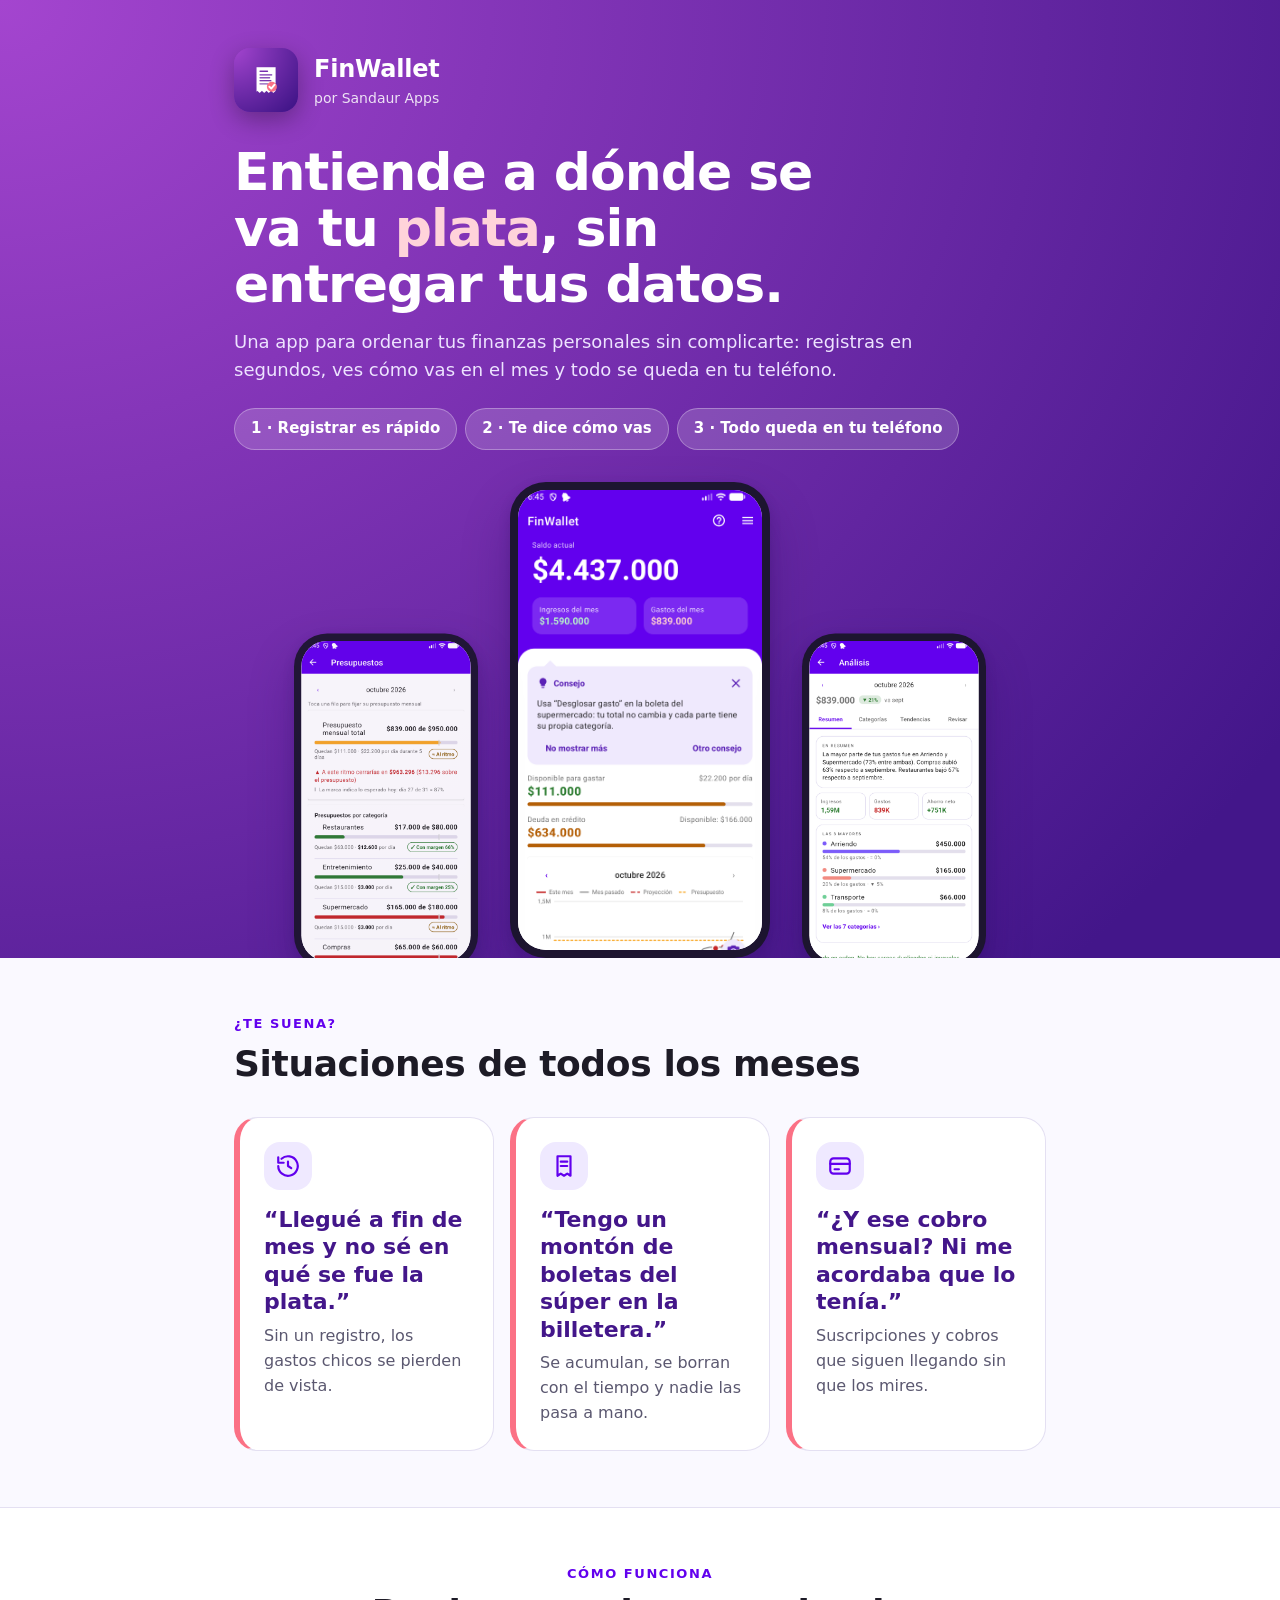
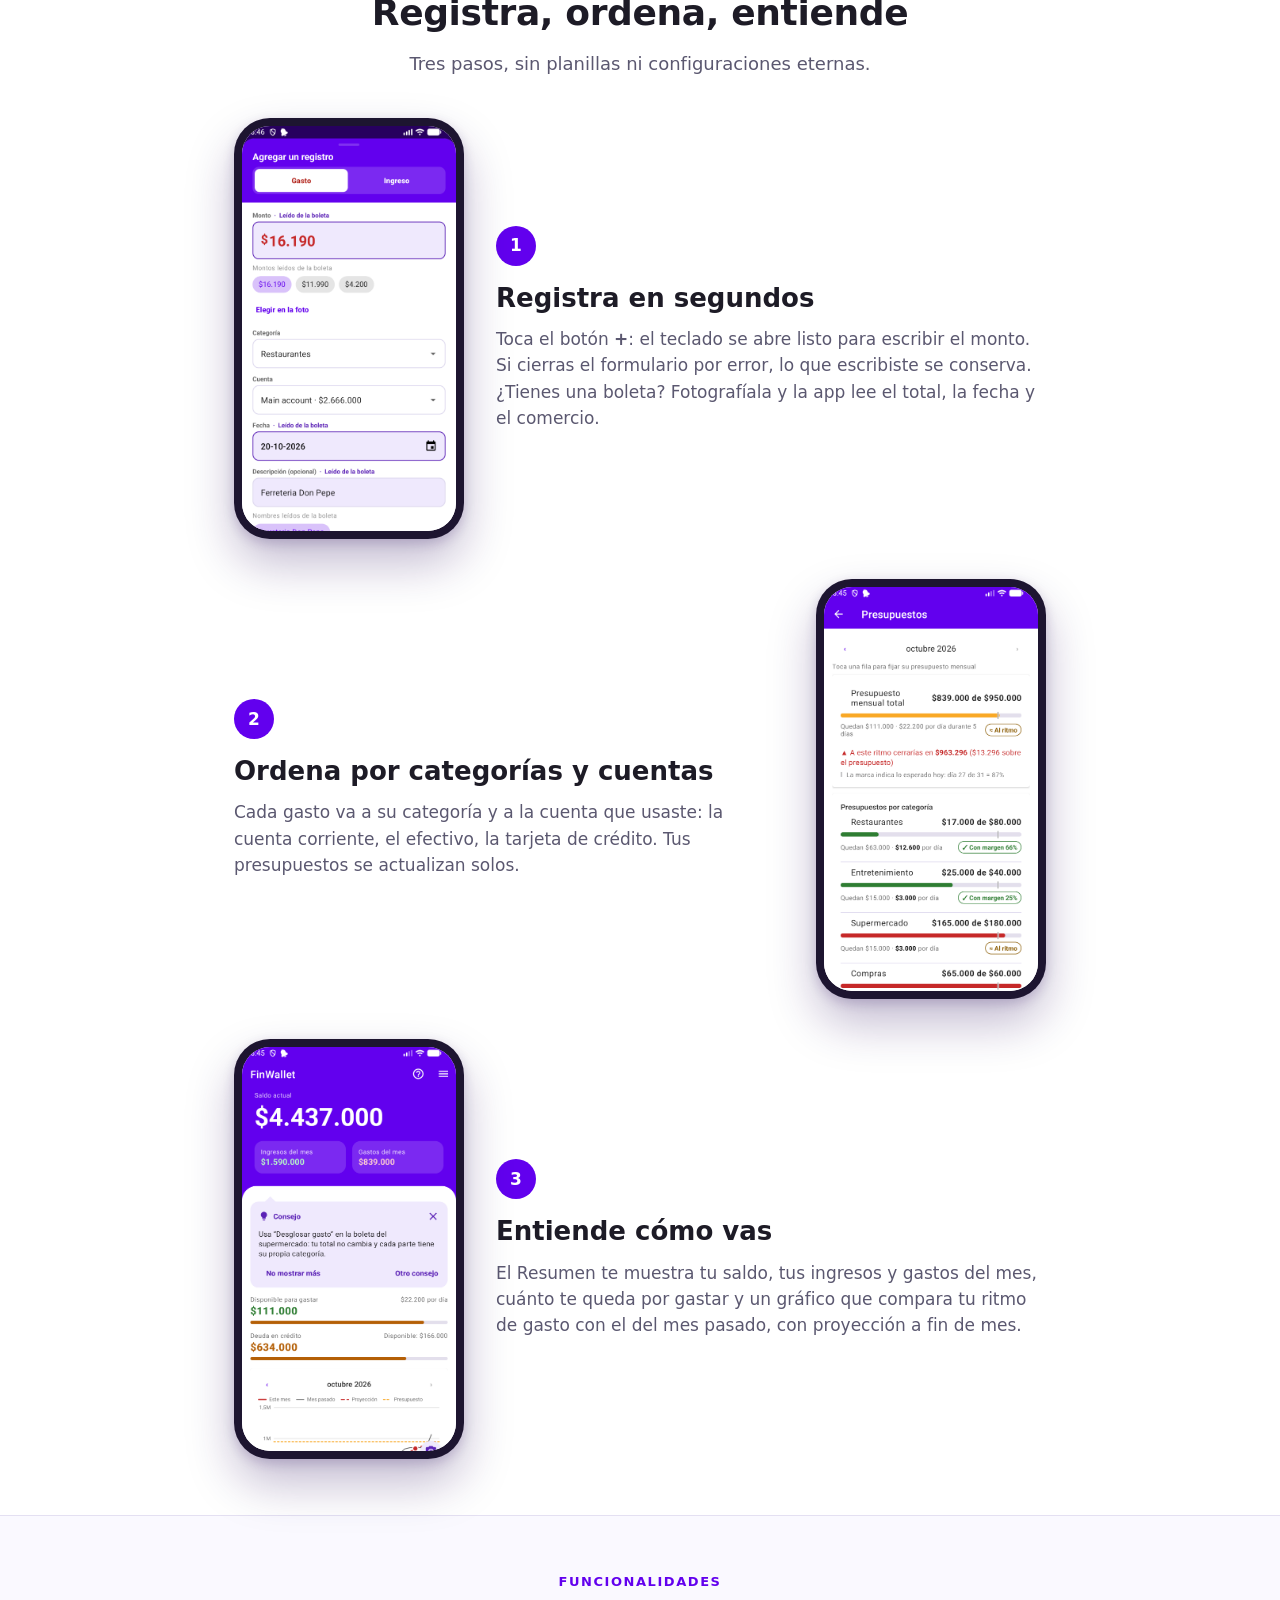
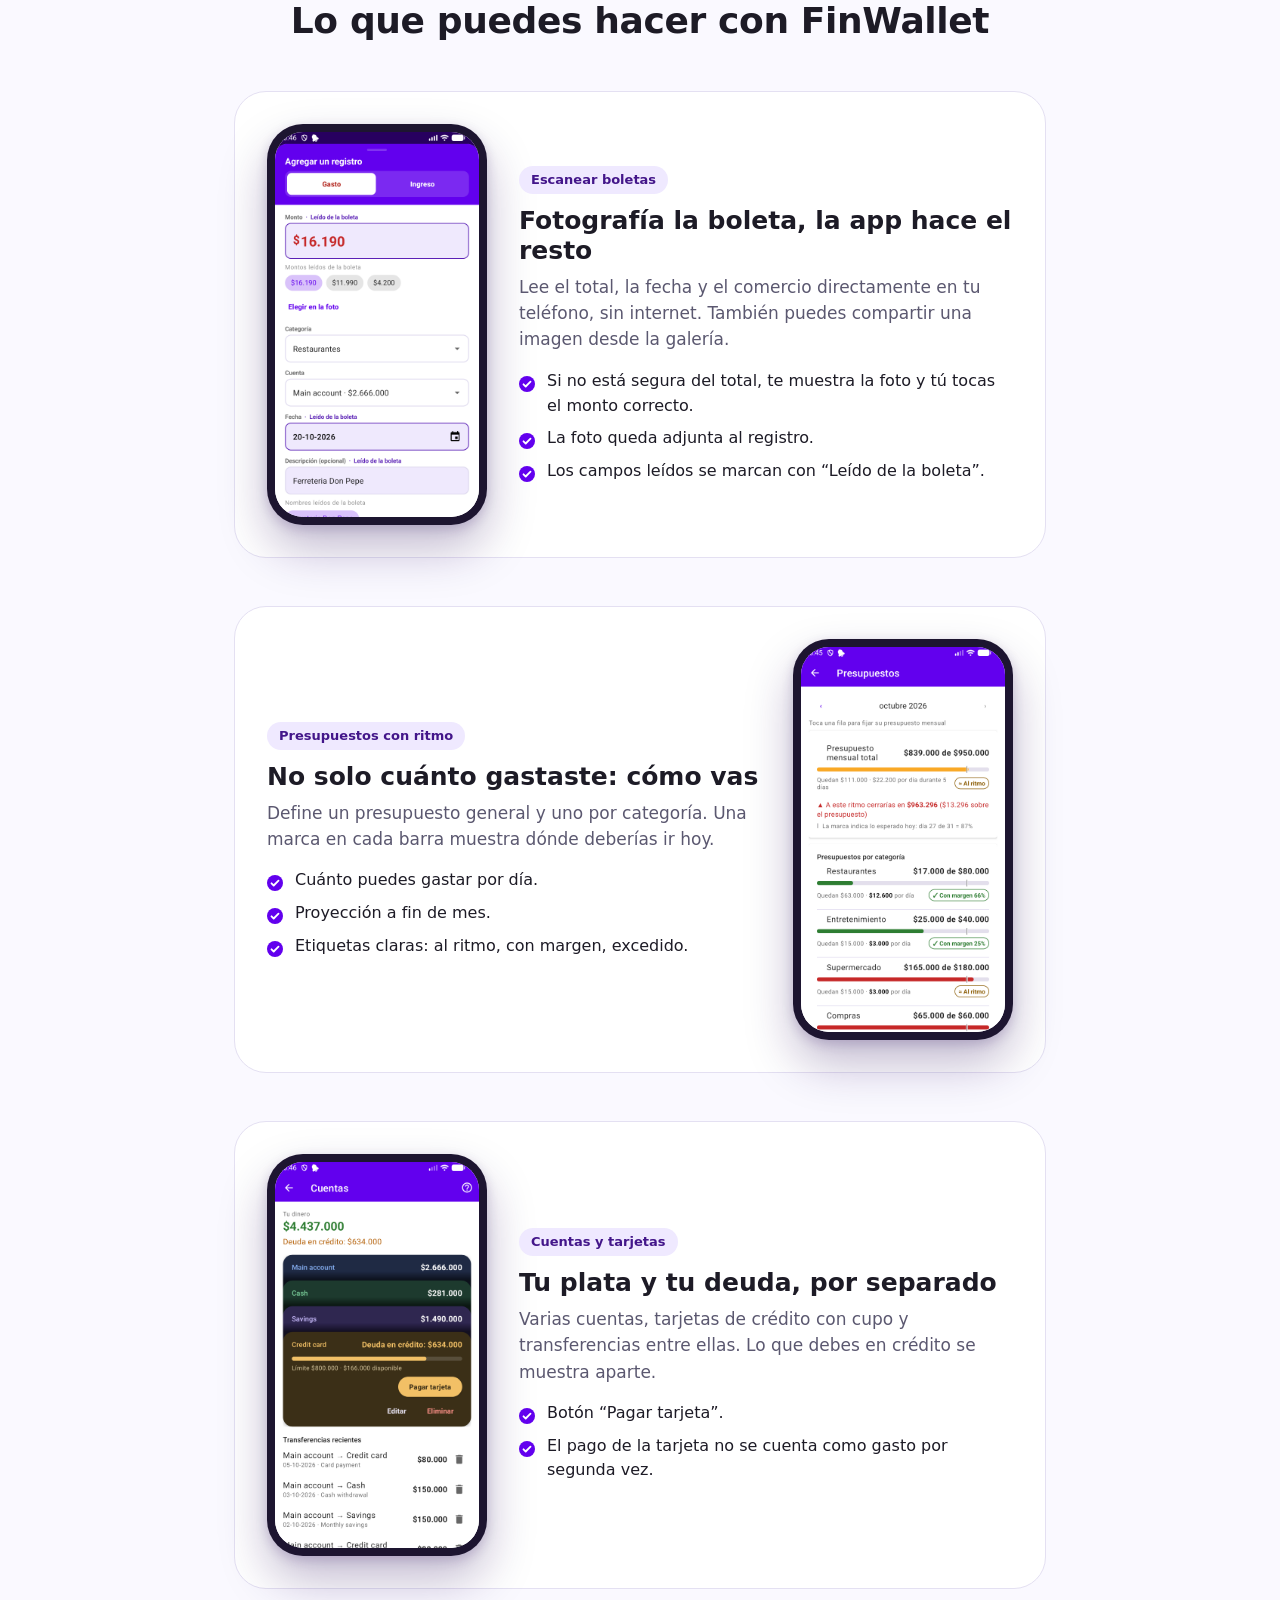
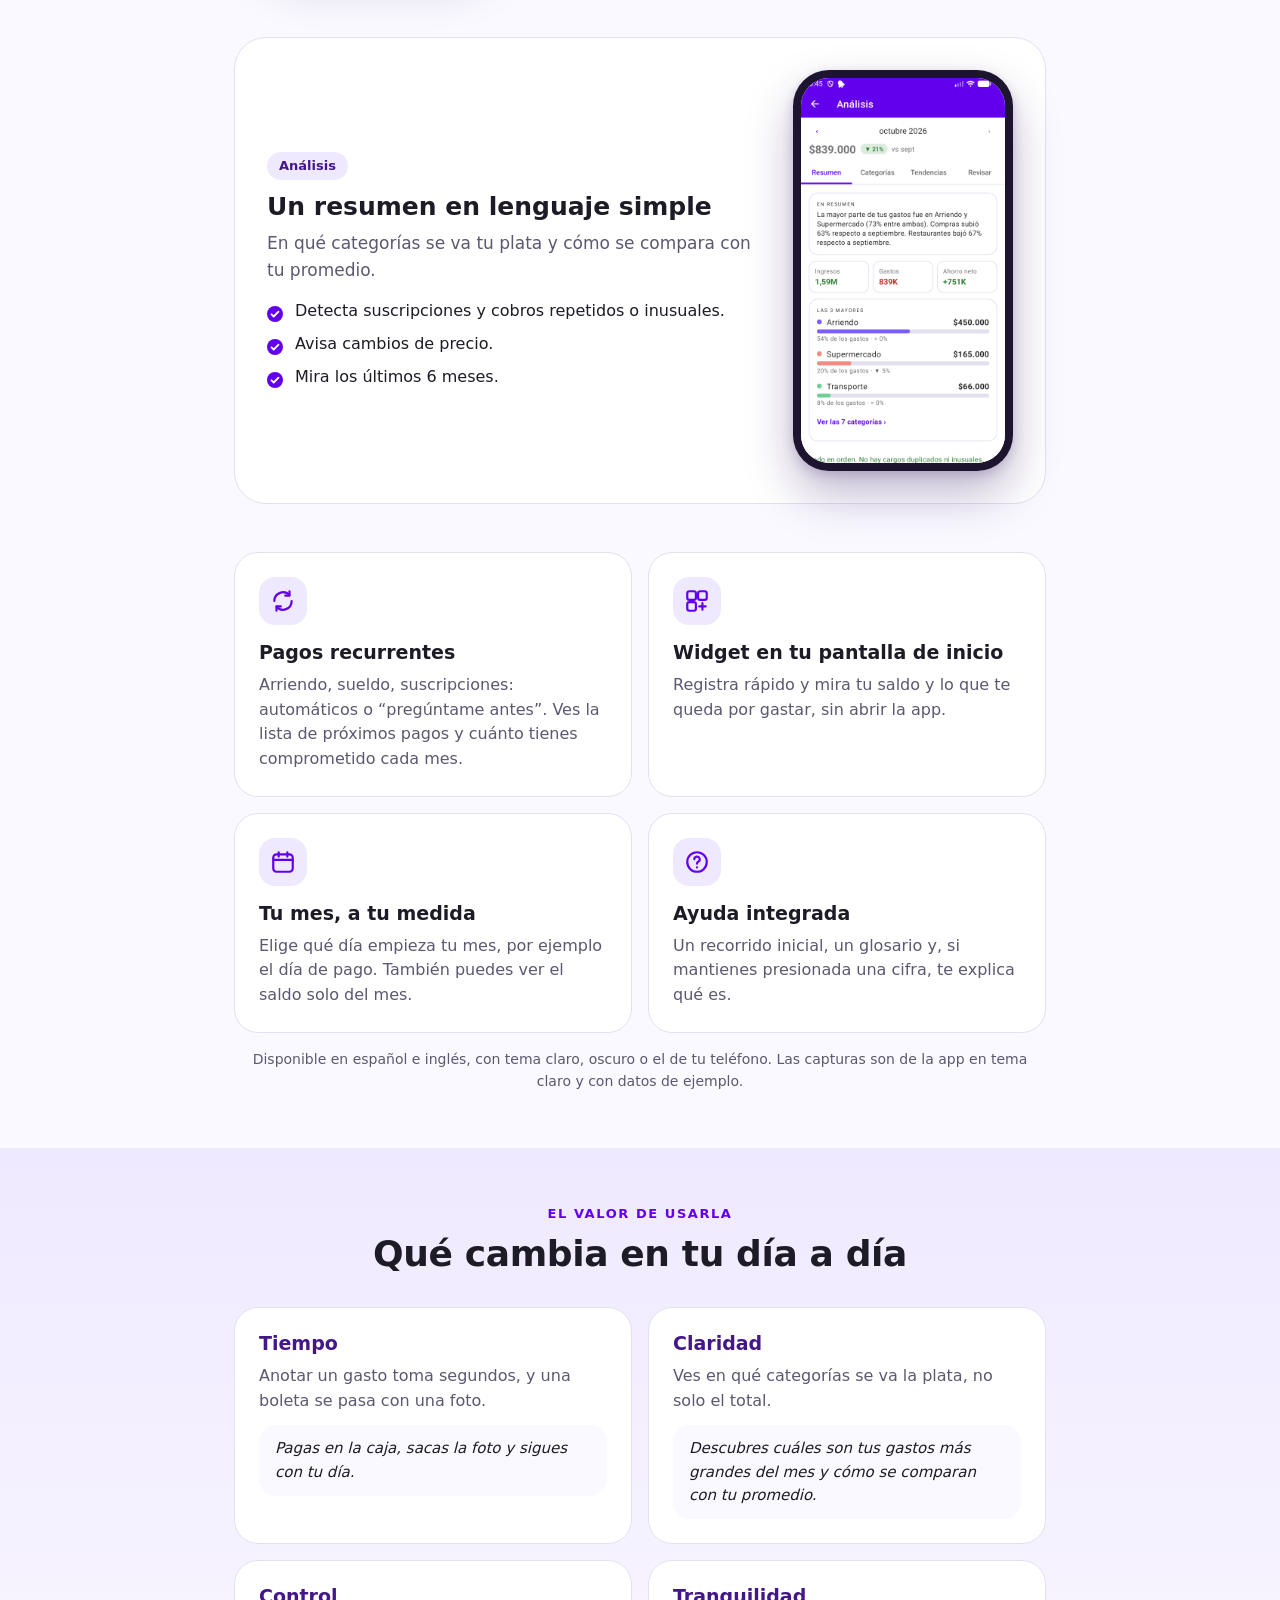
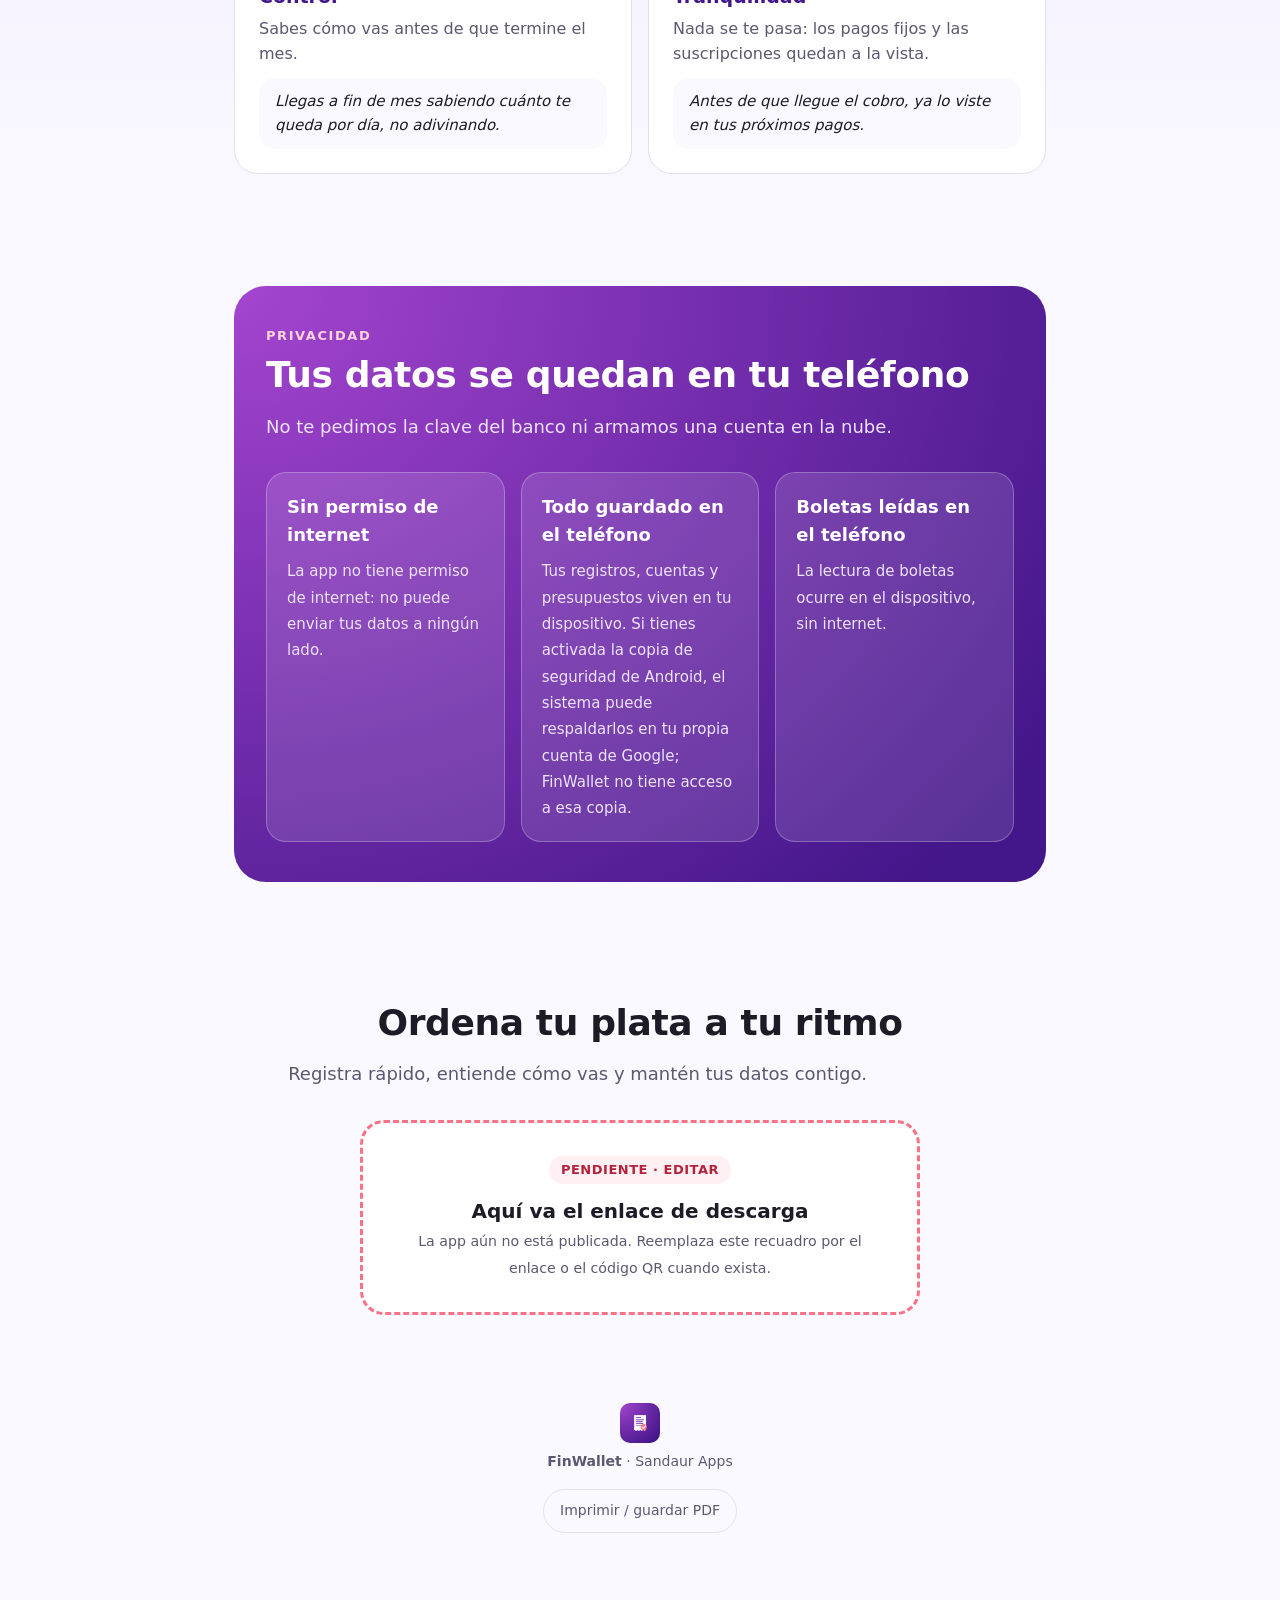
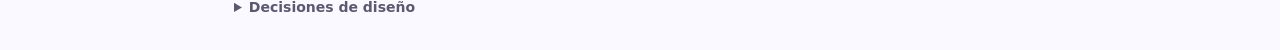
==== preview.html @ 43784ede "Add preview.html: infographic of FinWallet for prospective users Static page with its own styles, sc" ====
<!DOCTYPE html>
<html lang="es-CL">
<head>
<meta charset="utf-8">
<meta name="viewport" content="width=device-width,initial-scale=1">
<title>FinWallet: entiende a dónde se va tu plata, sin entregar tus datos</title>
<meta name="description" content="Infografía de FinWallet: registra rápido, sabe cómo vas en el mes y mantén todos tus datos en tu teléfono.">
<link rel="stylesheet" href="preview-assets/styles.css">
<script>document.documentElement.classList.add('js')</script>
<meta name="robots" content="noindex">
</head>
<body>

<header class="hero">
  <div class="wrap">
    <div class="brand">
      <img src="preview-assets/pantallas/icono.png" alt="Ícono de FinWallet: una boleta con una insignia de verificación sobre fondo morado" width="64" height="64">
      <div><b>FinWallet</b><span>por Sandaur Apps</span></div>
    </div>
    <h1>Entiende a dónde se va tu <em>plata</em>, sin entregar tus datos.</h1>
    <p class="lead">Una app para ordenar tus finanzas personales sin complicarte: registras en segundos, ves cómo vas en el mes y todo se queda en tu teléfono.</p>
    <div class="pills" role="list">
      <span class="pill" role="listitem">1 · Registrar es rápido</span>
      <span class="pill" role="listitem">2 · Te dice cómo vas</span>
      <span class="pill" role="listitem">3 · Todo queda en tu teléfono</span>
    </div>
    <div class="hero-phones">
      <div class="phone"><div class="screen"><img src="preview-assets/pantallas/02-presupuestos.png" alt="Pantalla Presupuestos de FinWallet con barras por categoría y etiquetas como Al ritmo y Con margen"></div></div>
      <div class="phone main"><div class="screen"><img src="preview-assets/pantallas/01-resumen.png" alt="Pantalla Resumen de FinWallet: saldo, ingresos y gastos del mes, y gráfico del ritmo de gasto"></div></div>
      <div class="phone"><div class="screen"><img src="preview-assets/pantallas/03-analisis.png" alt="Pantalla Análisis de FinWallet con un resumen en lenguaje simple y las categorías más grandes"></div></div>
    </div>
  </div>
</header>

<main>
<section class="sound">
  <div class="wrap">
    <p class="eyebrow rv">¿Te suena?</p>
    <h2 class="rv">Situaciones de todos los meses</h2>
    <div class="grid3">
      <article class="card rv"><div class="ico"><svg viewBox="0 0 24 24" aria-hidden="true"><path d="M3 12a9 9 0 1 0 3-6.7M3 4v5h5"/><path d="M12 8v4l3 2"/></svg></div>
        <p class="q">“Llegué a fin de mes y no sé en qué se fue la plata.”</p><p>Sin un registro, los gastos chicos se pierden de vista.</p></article>
      <article class="card rv"><div class="ico"><svg viewBox="0 0 24 24" aria-hidden="true"><path d="M6 3h12v18l-3-2-3 2-3-2-3 2z"/><path d="M9 8h6M9 12h6"/></svg></div>
        <p class="q">“Tengo un montón de boletas del súper en la billetera.”</p><p>Se acumulan, se borran con el tiempo y nadie las pasa a mano.</p></article>
      <article class="card rv"><div class="ico"><svg viewBox="0 0 24 24" aria-hidden="true"><rect x="3" y="5" width="18" height="14" rx="3"/><path d="M3 10h18M7 15h4"/></svg></div>
        <p class="q">“¿Y ese cobro mensual? Ni me acordaba que lo tenía.”</p><p>Suscripciones y cobros que siguen llegando sin que los mires.</p></article>
    </div>
  </div>
</section>

<section class="steps">
  <div class="wrap">
    <div class="center">
      <p class="eyebrow rv">Cómo funciona</p>
      <h2 class="rv">Registra, ordena, entiende</h2>
      <p class="lead rv">Tres pasos, sin planillas ni configuraciones eternas.</p>
    </div>

    <div class="step rv">
      <div><span class="num">1</span><h3>Registra en segundos</h3>
        <p>Toca el botón <b>+</b>: el teclado se abre listo para escribir el monto. Si cierras el formulario por error, lo que escribiste se conserva. ¿Tienes una boleta? Fotografíala y la app lee el total, la fecha y el comercio.</p></div>
      <div class="phone"><div class="screen"><img src="preview-assets/pantallas/05-escaneo.png" alt="Formulario de registro con el monto, la fecha y la descripción leídos de una boleta y marcados como Leído de la boleta"></div></div>
    </div>

    <div class="step rv">
      <div><span class="num">2</span><h3>Ordena por categorías y cuentas</h3>
        <p>Cada gasto va a su categoría y a la cuenta que usaste: la cuenta corriente, el efectivo, la tarjeta de crédito. Tus presupuestos se actualizan solos.</p></div>
      <div class="phone"><div class="screen"><img src="preview-assets/pantallas/02-presupuestos.png" alt="Presupuestos por categoría con barras y una marca que indica dónde deberías ir hoy"></div></div>
    </div>

    <div class="step rv">
      <div><span class="num">3</span><h3>Entiende cómo vas</h3>
        <p>El Resumen te muestra tu saldo, tus ingresos y gastos del mes, cuánto te queda por gastar y un gráfico que compara tu ritmo de gasto con el del mes pasado, con proyección a fin de mes.</p></div>
      <div class="phone"><div class="screen"><img src="preview-assets/pantallas/01-resumen.png" alt="Resumen con saldo actual, ingresos y gastos del mes, cuánto queda disponible para gastar y el gráfico de ritmo"></div></div>
    </div>
  </div>
</section>

<section>
  <div class="wrap">
    <div class="center">
      <p class="eyebrow rv">Funcionalidades</p>
      <h2 class="rv">Lo que puedes hacer con FinWallet</h2>
    </div>

    <article class="feat rv">
      <div class="phone"><div class="screen"><img src="preview-assets/pantallas/05-escaneo.png" alt="Formulario con los datos de una boleta leídos por la app"></div></div>
      <div><span class="tag">Escanear boletas</span>
        <h3>Fotografía la boleta, la app hace el resto</h3>
        <p>Lee el total, la fecha y el comercio directamente en tu teléfono, sin internet. También puedes compartir una imagen desde la galería.</p>
        <ul><li>Si no está segura del total, te muestra la foto y tú tocas el monto correcto.</li>
        <li>La foto queda adjunta al registro.</li>
        <li>Los campos leídos se marcan con “Leído de la boleta”.</li></ul></div>
    </article>

    <article class="feat rev rv">
      <div><span class="tag">Presupuestos con ritmo</span>
        <h3>No solo cuánto gastaste: cómo vas</h3>
        <p>Define un presupuesto general y uno por categoría. Una marca en cada barra muestra dónde deberías ir hoy.</p>
        <ul><li>Cuánto puedes gastar por día.</li>
        <li>Proyección a fin de mes.</li>
        <li>Etiquetas claras: al ritmo, con margen, excedido.</li></ul></div>
      <div class="phone"><div class="screen"><img src="preview-assets/pantallas/02-presupuestos.png" alt="Presupuesto mensual total con la proyección de cierre y la marca de lo esperado hoy"></div></div>
    </article>

    <article class="feat rv">
      <div class="phone"><div class="screen"><img src="preview-assets/pantallas/04-cuentas.png" alt="Pantalla Cuentas con varias cuentas, una tarjeta de crédito con su cupo y el botón Pagar tarjeta"></div></div>
      <div><span class="tag">Cuentas y tarjetas</span>
        <h3>Tu plata y tu deuda, por separado</h3>
        <p>Varias cuentas, tarjetas de crédito con cupo y transferencias entre ellas. Lo que debes en crédito se muestra aparte.</p>
        <ul><li>Botón “Pagar tarjeta”.</li>
        <li>El pago de la tarjeta no se cuenta como gasto por segunda vez.</li></ul></div>
    </article>

    <article class="feat rev rv">
      <div><span class="tag">Análisis</span>
        <h3>Un resumen en lenguaje simple</h3>
        <p>En qué categorías se va tu plata y cómo se compara con tu promedio.</p>
        <ul><li>Detecta suscripciones y cobros repetidos o inusuales.</li>
        <li>Avisa cambios de precio.</li>
        <li>Mira los últimos 6 meses.</li></ul></div>
      <div class="phone"><div class="screen"><img src="preview-assets/pantallas/03-analisis.png" alt="Pantalla Análisis con el gasto del mes comparado con el mes anterior y las tres categorías mayores"></div></div>
    </article>

    <div class="minis">
      <article class="card rv"><div class="ico"><svg viewBox="0 0 24 24" aria-hidden="true"><path d="M4 12a8 8 0 0 1 14-5.3M20 12a8 8 0 0 1-14 5.3"/><path d="M18 3v4h-4M6 21v-4h4"/></svg></div>
        <h3>Pagos recurrentes</h3><p>Arriendo, sueldo, suscripciones: automáticos o “pregúntame antes”. Ves la lista de próximos pagos y cuánto tienes comprometido cada mes.</p></article>
      <article class="card rv"><div class="ico"><svg viewBox="0 0 24 24" aria-hidden="true"><rect x="3" y="3" width="8" height="8" rx="2"/><rect x="13" y="3" width="8" height="8" rx="2"/><rect x="3" y="13" width="8" height="8" rx="2"/><path d="M17 14v6M14 17h6"/></svg></div>
        <h3>Widget en tu pantalla de inicio</h3><p>Registra rápido y mira tu saldo y lo que te queda por gastar, sin abrir la app.</p></article>
      <article class="card rv"><div class="ico"><svg viewBox="0 0 24 24" aria-hidden="true"><rect x="3" y="5" width="18" height="16" rx="3"/><path d="M8 3v4M16 3v4M3 10h18"/></svg></div>
        <h3>Tu mes, a tu medida</h3><p>Elige qué día empieza tu mes, por ejemplo el día de pago. También puedes ver el saldo solo del mes.</p></article>
      <article class="card rv"><div class="ico"><svg viewBox="0 0 24 24" aria-hidden="true"><circle cx="12" cy="12" r="9"/><path d="M9.5 9.5a2.5 2.5 0 1 1 3.5 2.3c-.7.4-1 .9-1 1.7M12 17h.01"/></svg></div>
        <h3>Ayuda integrada</h3><p>Un recorrido inicial, un glosario y, si mantienes presionada una cifra, te explica qué es.</p></article>
    </div>
    <p class="note center">Disponible en español e inglés, con tema claro, oscuro o el de tu teléfono. Las capturas son de la app en tema claro y con datos de ejemplo.</p>
  </div>
</section>

<section class="value">
  <div class="wrap">
    <div class="center">
      <p class="eyebrow rv">El valor de usarla</p>
      <h2 class="rv">Qué cambia en tu día a día</h2>
    </div>
    <div class="vgrid">
      <article class="card rv"><h3>Tiempo</h3><p>Anotar un gasto toma segundos, y una boleta se pasa con una foto.</p>
        <p class="when">Pagas en la caja, sacas la foto y sigues con tu día.</p></article>
      <article class="card rv"><h3>Claridad</h3><p>Ves en qué categorías se va la plata, no solo el total.</p>
        <p class="when">Descubres cuáles son tus gastos más grandes del mes y cómo se comparan con tu promedio.</p></article>
      <article class="card rv"><h3>Control</h3><p>Sabes cómo vas antes de que termine el mes.</p>
        <p class="when">Llegas a fin de mes sabiendo cuánto te queda por día, no adivinando.</p></article>
      <article class="card rv"><h3>Tranquilidad</h3><p>Nada se te pasa: los pagos fijos y las suscripciones quedan a la vista.</p>
        <p class="when">Antes de que llegue el cobro, ya lo viste en tus próximos pagos.</p></article>
    </div>
  </div>
</section>

<section>
  <div class="wrap">
    <div class="priv rv">
      <p class="eyebrow">Privacidad</p>
      <h2>Tus datos se quedan en tu teléfono</h2>
      <p class="lead">No te pedimos la clave del banco ni armamos una cuenta en la nube.</p>
      <div class="pts">
        <div class="pt"><b>Sin permiso de internet</b><span>La app no tiene permiso de internet: no puede enviar tus datos a ningún lado.</span></div>
        <div class="pt"><b>Todo guardado en el teléfono</b><span>Tus registros, cuentas y presupuestos viven en tu dispositivo. Si tienes activada la copia de seguridad de Android, el sistema puede respaldarlos en tu propia cuenta de Google; FinWallet no tiene acceso a esa copia.</span></div>
        <div class="pt"><b>Boletas leídas en el teléfono</b><span>La lectura de boletas ocurre en el dispositivo, sin internet.</span></div>
      </div>
    </div>
  </div>
</section>

<section class="cta">
  <div class="wrap">
    <h2 class="rv">Ordena tu plata a tu ritmo</h2>
    <p class="lead rv">Registra rápido, entiende cómo vas y mantén tus datos contigo.</p>
    <div class="cta-box rv" id="descarga">
      <span class="pend">PENDIENTE · EDITAR</span>
      <p>Aquí va el enlace de descarga</p>
      <small>La app aún no está publicada. Reemplaza este recuadro por el enlace o el código QR cuando exista.</small>
    </div>
  </div>
</section>
</main>

<footer>
  <img src="preview-assets/pantallas/icono.png" alt="" width="40" height="40">
  <div><b>FinWallet</b> · Sandaur Apps</div>
  <button class="printbtn" id="print" type="button">Imprimir / guardar PDF</button>
</footer>

<details class="decisions">
  <summary>Decisiones de diseño</summary>
  <p>Un solo archivo vertical, pensado para leerse en el celular y compartirse largo. Se usa la paleta del ícono (morado, coral) y capturas reales sin deformar, dentro de un marco de teléfono; lo que no tiene captura se ilustra con íconos simples. El valor se explica con situaciones y no con cifras. Las capturas muestran datos de ejemplo de la app, incluidos nombres de cuentas en inglés.</p>
</details>

<script src="preview-assets/script.js"></script>
</body>
</html>
---- preview-assets/styles.css ----
:root{
  --p:#6200EE;--p-dark:#43168A;--p-mid:#A445CF;--coral:#FB7185;
  --green:#2E7D32;--red:#C62828;--amber:#B26A00;
  --bg:#FAF9FF;--card:#fff;--ink:#1D1B26;--muted:#5B5870;--line:#E4E0F2;--tint:#EFE9FF;
  --r:24px;
}
*{box-sizing:border-box}
html{scroll-behavior:smooth}
body{margin:0;background:var(--bg);color:var(--ink);font:17px/1.55 system-ui,-apple-system,"Segoe UI",Roboto,sans-serif;-webkit-text-size-adjust:100%}
img{max-width:100%;display:block}
h1,h2,h3,p{margin:0}
.wrap{max-width:860px;margin:0 auto;padding:0 24px}
section{padding:56px 0}
.eyebrow{font-size:13px;letter-spacing:.12em;text-transform:uppercase;font-weight:700;color:var(--p)}
h2{font-size:clamp(26px,5vw,36px);line-height:1.18;margin:8px 0 16px;letter-spacing:-.01em}
.lead{color:var(--muted);font-size:18px;max-width:60ch}
.center{text-align:center}.center .lead{margin:0 auto}

/* hero */
.hero{background:radial-gradient(120% 140% at 0 0,var(--p-mid),var(--p-dark));color:#fff;padding:48px 0 0;overflow:hidden}
.brand{display:flex;align-items:center;gap:16px}
.brand img{width:64px;height:64px;border-radius:16px;box-shadow:0 8px 24px rgba(0,0,0,.3)}
.brand b{font-size:24px;letter-spacing:-.01em}
.brand span{display:block;font-size:14px;opacity:.85}
.hero h1{font-size:clamp(32px,7vw,52px);line-height:1.08;margin:32px 0 16px;letter-spacing:-.02em;max-width:16ch}
.hero h1 em{font-style:normal;color:#FFD3DA}
.hero p.lead{color:#EDE3FF}
.pills{display:flex;flex-wrap:wrap;gap:8px;margin:24px 0 32px}
.pill{background:rgba(255,255,255,.16);border:1px solid rgba(255,255,255,.3);padding:8px 16px;border-radius:999px;font-weight:600;font-size:15px}
.hero-phones{display:flex;justify-content:center;gap:24px;align-items:flex-end;margin-top:8px}
.hero-phones .phone:first-child{transform:translateY(24px) scale(.92);opacity:.95}
.hero-phones .phone:last-child{transform:translateY(24px) scale(.92)}
.hero-phones .phone.main{transform:none;width:min(260px,52vw)}
.hero-phones .phone:not(.main){width:min(200px,30vw)}

/* phone frame */
.phone{background:#1D1530;border-radius:36px;padding:8px;box-shadow:0 24px 48px rgba(40,10,90,.28),0 4px 12px rgba(40,10,90,.18);flex:none}
.phone .screen{border-radius:28px;overflow:hidden;aspect-ratio:9/17;background:#fff}
.phone img{width:100%;height:100%;object-fit:cover;object-position:top}
.phone.tall .screen{aspect-ratio:9/19}
.phone.low img{object-position:bottom}

/* cards */
.grid3{display:grid;grid-template-columns:repeat(3,1fr);gap:16px;margin-top:32px}
.card{background:var(--card);border:1px solid var(--line);border-radius:var(--r);padding:24px}
.card .ico{width:48px;height:48px;border-radius:16px;background:var(--tint);display:grid;place-items:center;margin-bottom:16px}
.card .ico svg{width:26px;height:26px;stroke:var(--p);fill:none;stroke-width:2;stroke-linecap:round;stroke-linejoin:round}
.card h3{font-size:19px;margin-bottom:8px;line-height:1.25}
.card p{color:var(--muted);font-size:16px}
.sound .card{border-left:6px solid var(--coral)}
.sound .q{font-size:22px;font-weight:700;color:var(--p-dark);line-height:1.25;margin-bottom:8px}

/* steps */
.steps{background:#fff;border-block:1px solid var(--line)}
.step{display:grid;grid-template-columns:1fr auto;gap:32px;align-items:center;margin-top:40px}
.step:nth-child(even){direction:rtl}.step:nth-child(even)>*{direction:ltr}
.num{display:inline-grid;place-items:center;width:40px;height:40px;border-radius:50%;background:var(--p);color:#fff;font-weight:800;margin-bottom:12px}
.step h3{font-size:26px;margin-bottom:8px}
.step p{color:var(--muted)}
.step .phone{width:230px}

/* features */
.feat{display:grid;grid-template-columns:auto 1fr;gap:32px;align-items:center;margin-top:48px;background:#fff;border:1px solid var(--line);border-radius:32px;padding:32px}
.feat.rev{grid-template-columns:1fr auto}
.feat.rev .phone,.feat.rev .art{order:2}
.feat .phone{width:220px}
.tag{display:inline-block;background:var(--tint);color:var(--p-dark);font-weight:700;font-size:13px;padding:4px 12px;border-radius:999px;margin-bottom:12px}
.feat h3{font-size:25px;line-height:1.2;margin-bottom:8px}
.feat p{color:var(--muted)}
.feat ul{margin:16px 0 0;padding:0;list-style:none;display:grid;gap:8px}
.feat li{padding-left:28px;position:relative;font-size:16px}
.feat li::before{content:"";position:absolute;left:0;top:7px;width:16px;height:16px;border-radius:50%;background:var(--p) url("data:image/svg+xml,%3Csvg xmlns='http://www.w3.org/2000/svg' viewBox='0 0 16 16'%3E%3Cpath d='M4.5 8.3l2.2 2.2 4.8-4.9' fill='none' stroke='white' stroke-width='1.8' stroke-linecap='round' stroke-linejoin='round'/%3E%3C/svg%3E")}
.art{width:220px;height:220px;border-radius:32px;background:linear-gradient(145deg,var(--tint),#fff);border:1px solid var(--line);display:grid;place-items:center}
.art svg{width:120px;height:120px;stroke:var(--p);fill:none;stroke-width:1.6;stroke-linecap:round;stroke-linejoin:round}
.minis{display:grid;grid-template-columns:repeat(2,1fr);gap:16px;margin-top:48px}
.note{font-size:14px;color:var(--muted);margin-top:16px}

/* value */
.value{background:linear-gradient(180deg,var(--tint),var(--bg))}
.vgrid{display:grid;grid-template-columns:repeat(2,1fr);gap:16px;margin-top:32px}
.vgrid .card h3{color:var(--p-dark)}
.vgrid .card .when{font-size:15px;font-style:italic;color:var(--ink);background:var(--bg);border-radius:16px;padding:12px 16px;margin-top:12px}

/* privacy */
.priv{background:var(--p-dark);color:#fff;border-radius:32px;padding:40px 32px;background:radial-gradient(120% 140% at 0 0,var(--p-mid),var(--p-dark))}
.priv h2{color:#fff}.priv .eyebrow{color:#FFD3DA}
.priv .lead{color:#EDE3FF}
.pts{display:grid;grid-template-columns:repeat(3,1fr);gap:16px;margin-top:32px}
.pt{background:rgba(255,255,255,.12);border:1px solid rgba(255,255,255,.25);border-radius:20px;padding:20px}
.pt b{display:block;font-size:18px;margin-bottom:8px}
.pt span{font-size:15px;color:#EDE3FF}

/* cta */
.cta{text-align:center}
.cta-box{border:3px dashed var(--coral);border-radius:var(--r);padding:32px;background:#fff;margin:32px auto 0;max-width:560px}
.cta-box .pend{display:inline-block;background:#FFF1F3;color:#B4233B;font-weight:800;font-size:13px;padding:4px 12px;border-radius:999px;letter-spacing:.04em}
.cta-box p{font-size:20px;font-weight:700;margin-top:12px}
.cta-box small{color:var(--muted)}
footer{padding:32px 0 64px;text-align:center;color:var(--muted);font-size:14px}
footer img{width:40px;height:40px;border-radius:10px;margin:0 auto 8px}
.printbtn{background:none;border:1px solid var(--line);color:var(--muted);border-radius:999px;padding:8px 16px;font:inherit;font-size:14px;cursor:pointer;margin-top:16px;min-height:44px}
.printbtn:hover,.printbtn:focus-visible{border-color:var(--p);color:var(--p)}
:focus-visible{outline:3px solid var(--p);outline-offset:2px}
.decisions{max-width:860px;margin:0 auto 32px;padding:0 24px;font-size:14px;color:var(--muted)}
.decisions summary{cursor:pointer;font-weight:600}

/* entrada */
.js .rv{opacity:0;transform:translateY(20px);transition:opacity .6s ease,transform .6s ease}
.js .rv.in{opacity:1;transform:none}
@media (prefers-reduced-motion:reduce){html{scroll-behavior:auto}.js .rv{opacity:1;transform:none;transition:none}}

@media (max-width:720px){
  section{padding:40px 0}
  .wrap{padding:0 16px}
  .grid3,.vgrid,.pts,.minis{grid-template-columns:1fr}
  .step,.feat,.feat.rev{grid-template-columns:1fr;justify-items:center;text-align:left;padding:24px}
  .step{padding:0}
  .step:nth-child(even){direction:ltr}
  .feat.rev .phone,.feat.rev .art{order:0}
  .step>div,.feat>div:not(.phone):not(.art){width:100%}
  .feat .phone,.step .phone{width:min(240px,70vw)}
  .hero-phones .phone:not(.main){display:none}
  .priv{padding:32px 20px}
}

/* impresión */
@media print{
  @page{margin:12mm}
  body{background:#fff;font-size:14px}
  .printbtn,.decisions{display:none}
  .js .rv{opacity:1!important;transform:none!important}
  section{padding:24px 0}
  .card,.feat,.step,.priv,.cta-box,.pt,.phone{break-inside:avoid;page-break-inside:avoid;box-shadow:none}
  .hero,.priv,.tag,.pill,.num,.feat li::before,.value{-webkit-print-color-adjust:exact;print-color-adjust:exact}
  h2,h3{break-after:avoid}
}
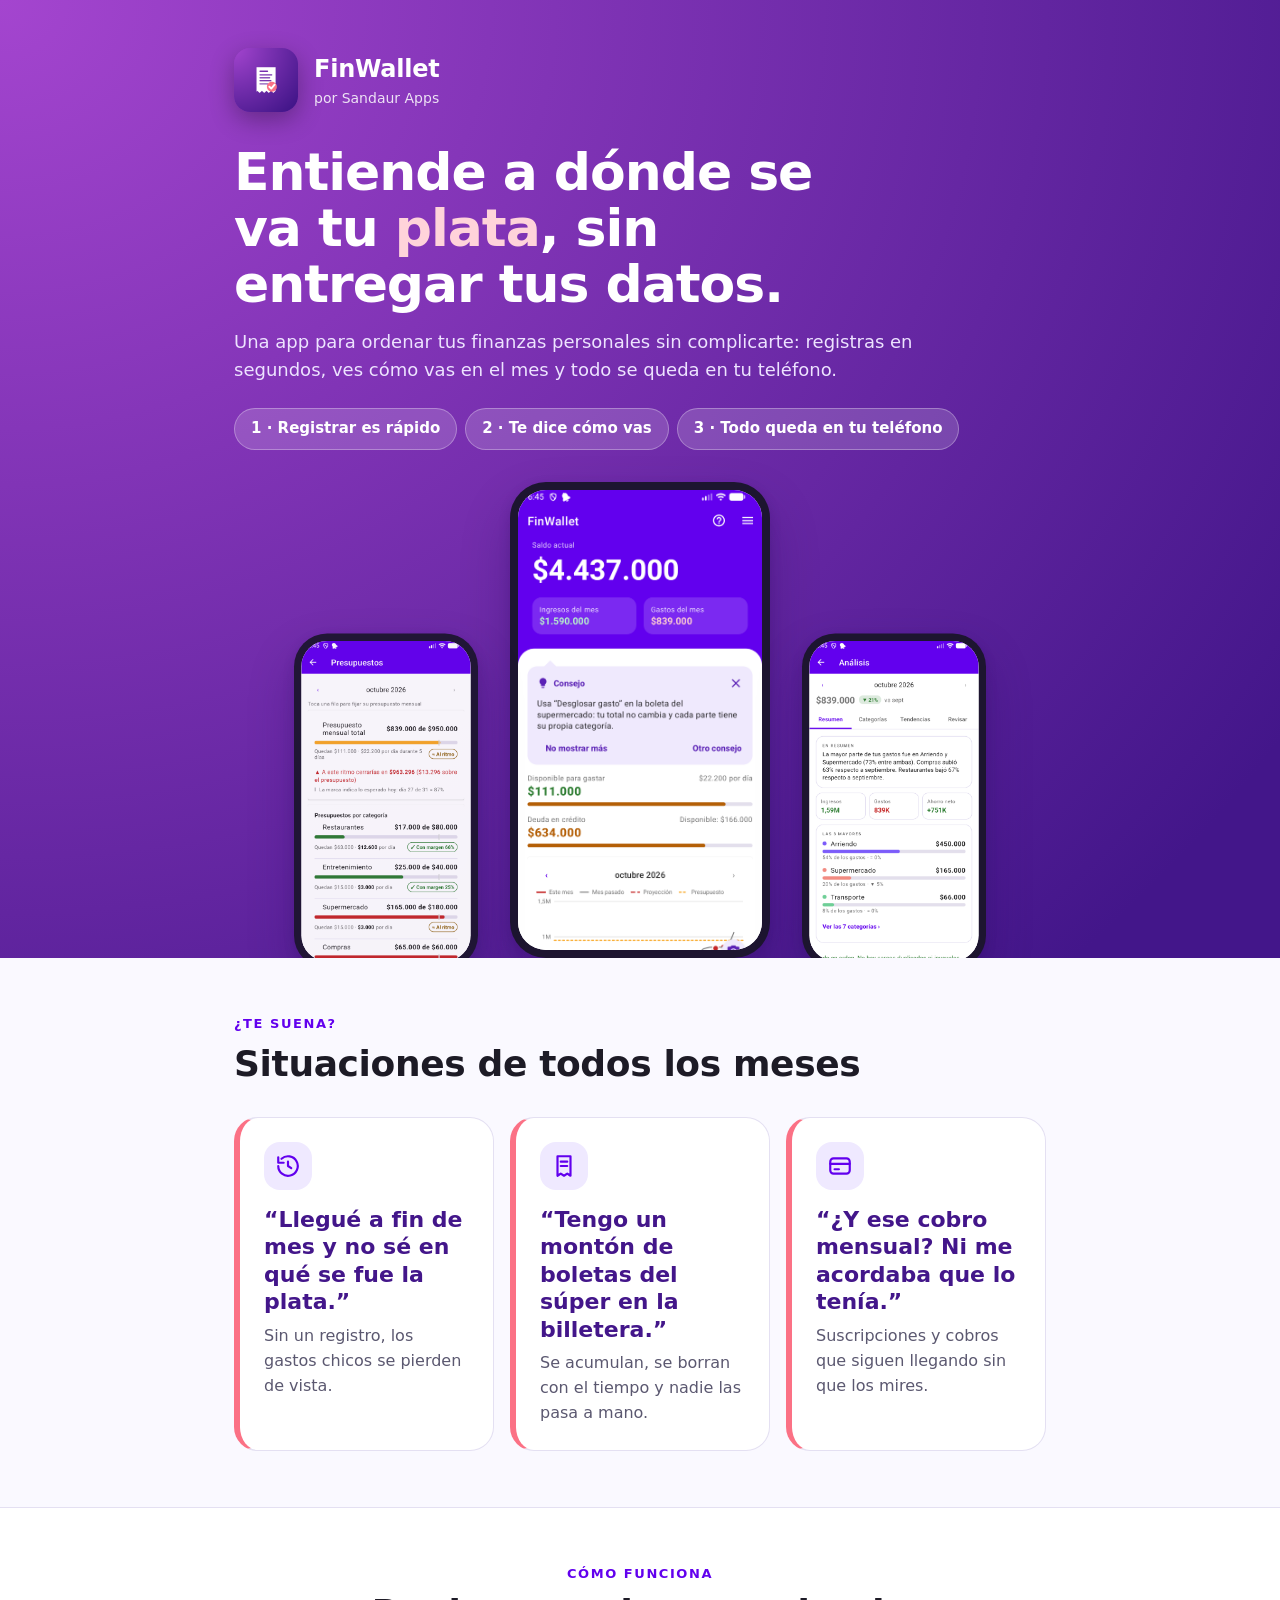
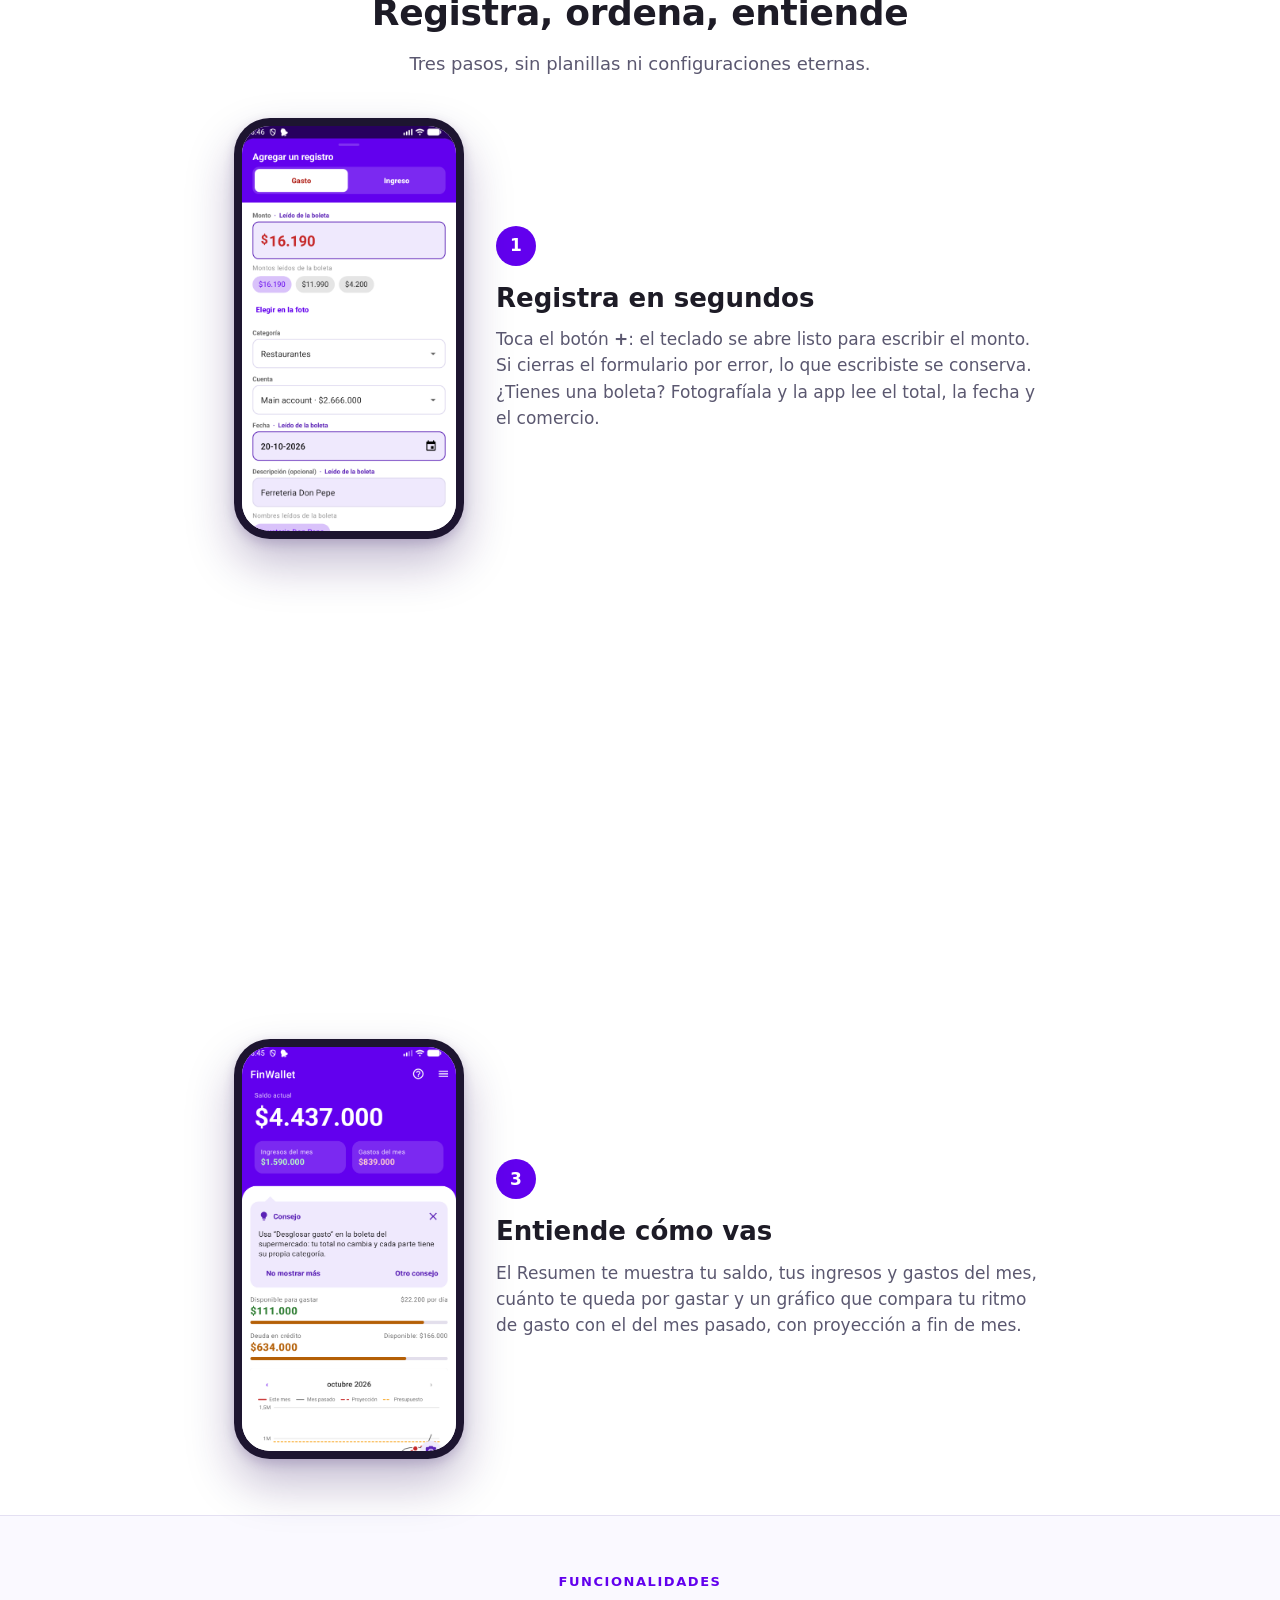
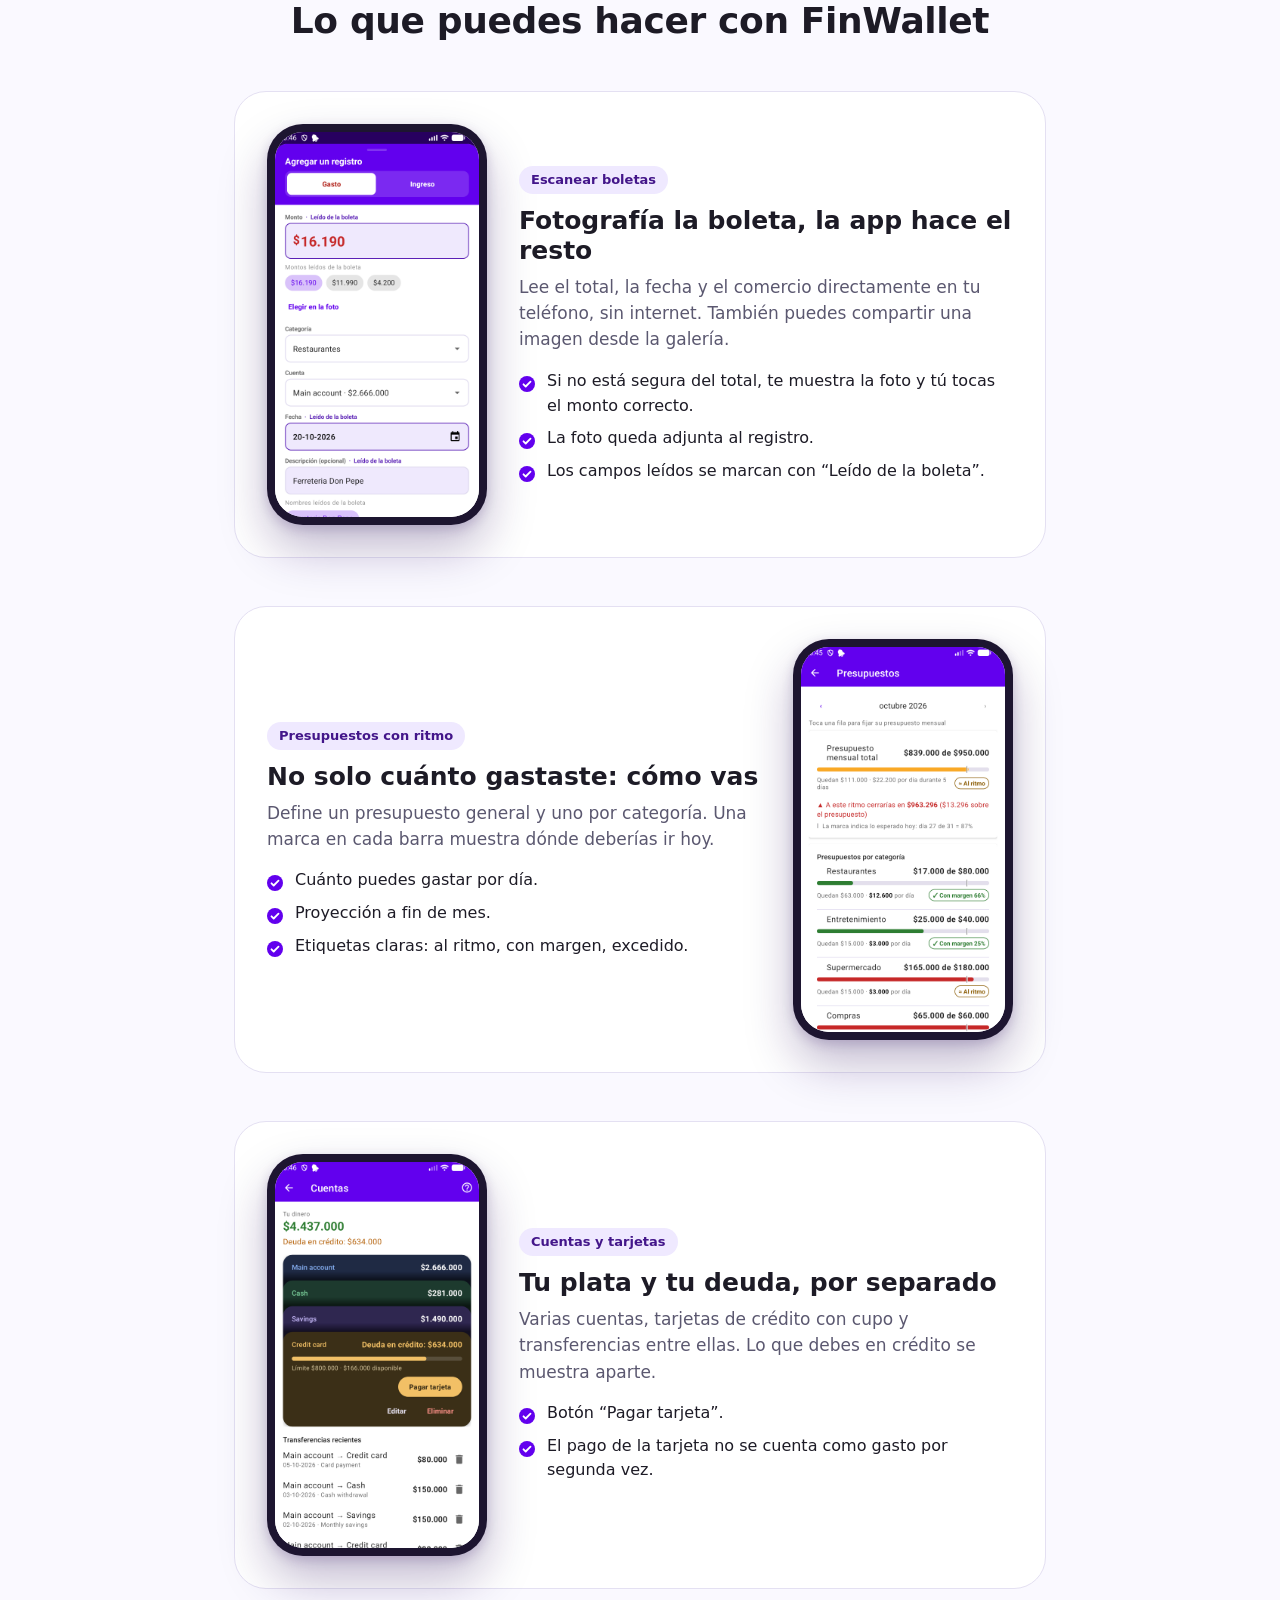
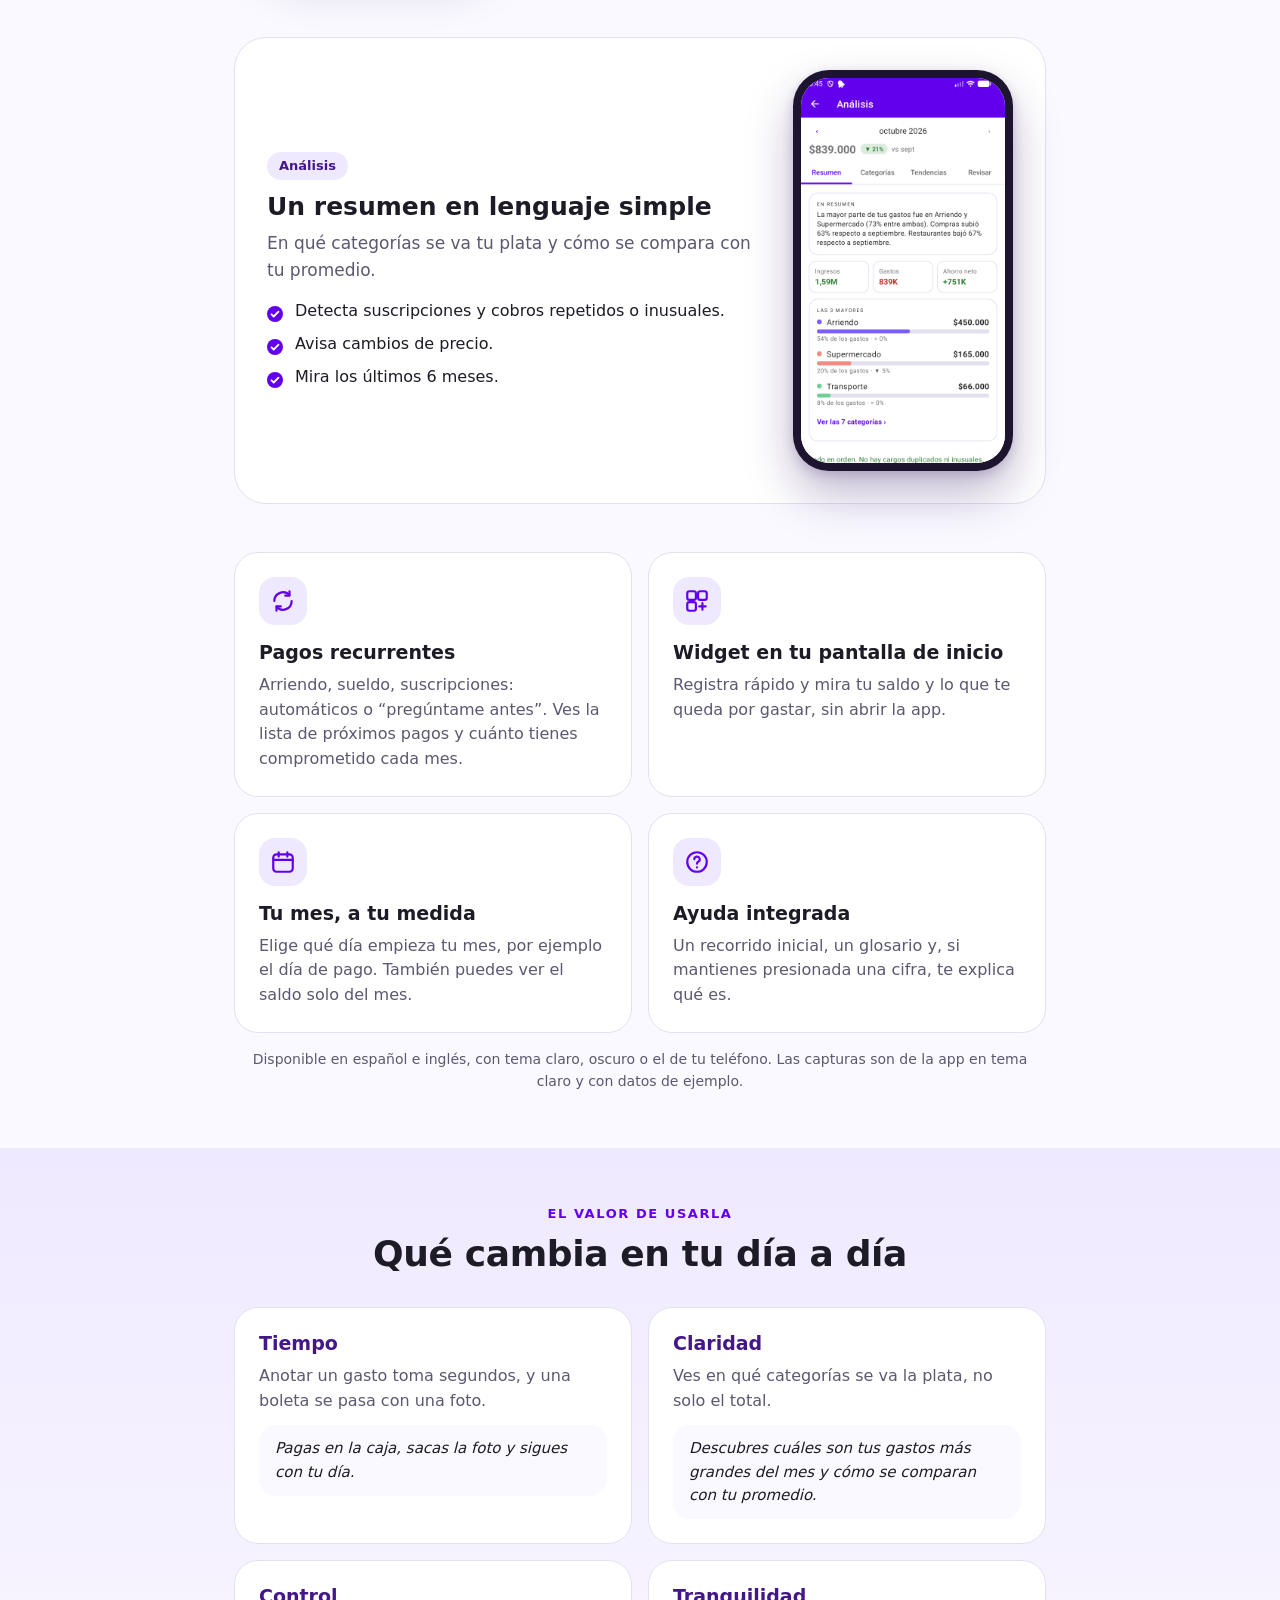
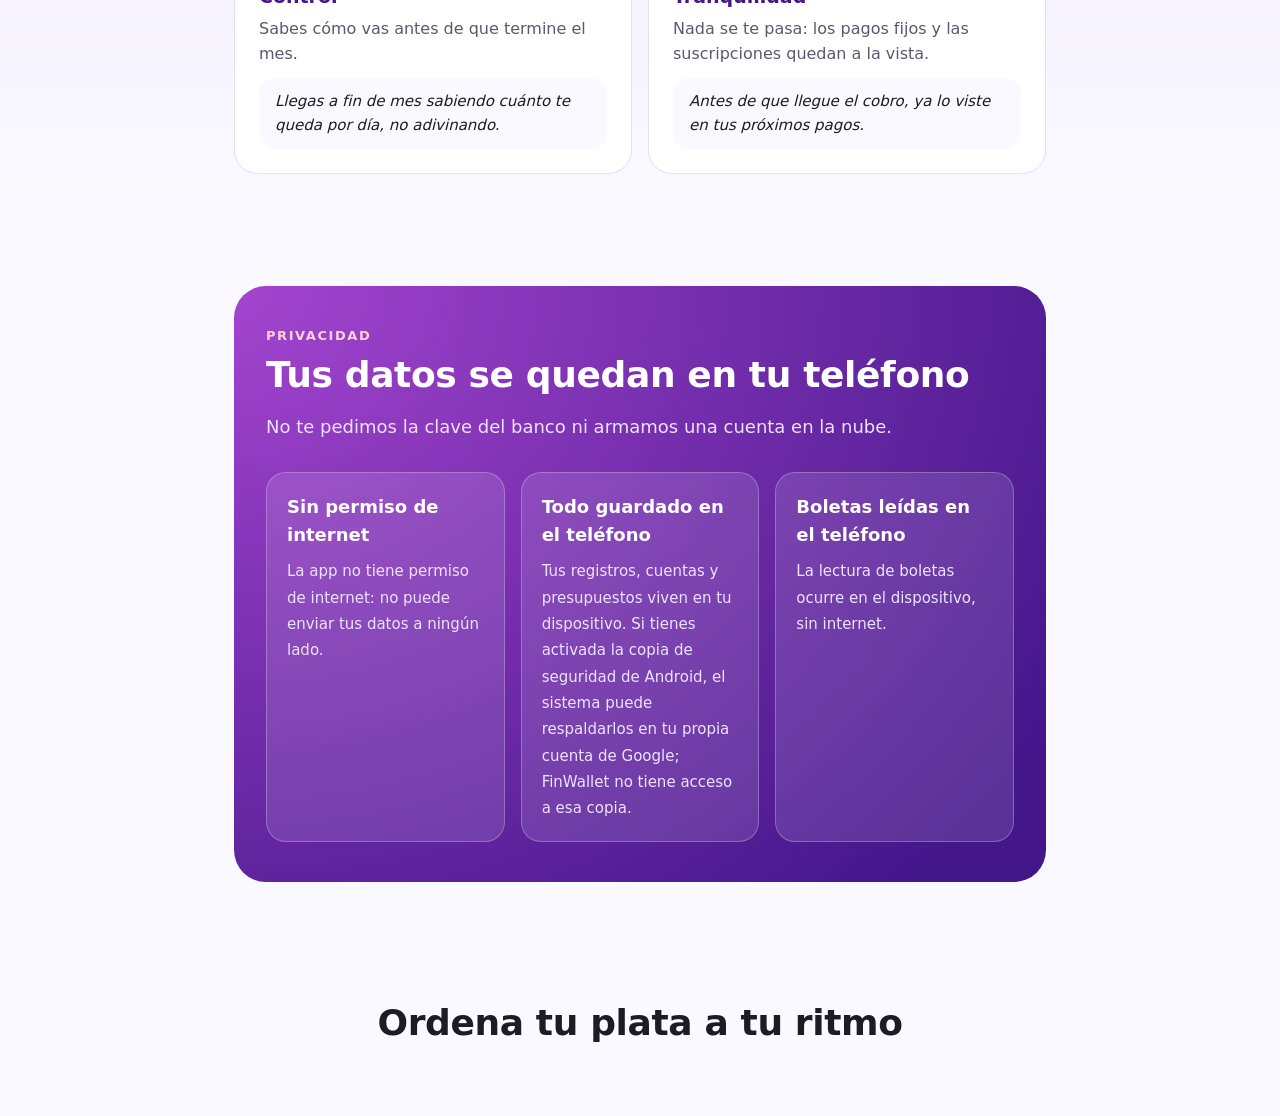
==== commit 75e0bfb4: "Preview: end the page at "Ordena tu plata a tu ritmo" Removes what was below that heading: the tagli" ====
--- a/preview.html
+++ b/preview.html
@@ -173,27 +173,10 @@
 <section class="cta">
   <div class="wrap">
     <h2 class="rv">Ordena tu plata a tu ritmo</h2>
-    <p class="lead rv">Registra rápido, entiende cómo vas y mantén tus datos contigo.</p>
-    <div class="cta-box rv" id="descarga">
-      <span class="pend">PENDIENTE · EDITAR</span>
-      <p>Aquí va el enlace de descarga</p>
-      <small>La app aún no está publicada. Reemplaza este recuadro por el enlace o el código QR cuando exista.</small>
-    </div>
   </div>
 </section>
 </main>
 
-<footer>
-  <img src="preview-assets/pantallas/icono.png" alt="" width="40" height="40">
-  <div><b>FinWallet</b> · Sandaur Apps</div>
-  <button class="printbtn" id="print" type="button">Imprimir / guardar PDF</button>
-</footer>
-
-<details class="decisions">
-  <summary>Decisiones de diseño</summary>
-  <p>Un solo archivo vertical, pensado para leerse en el celular y compartirse largo. Se usa la paleta del ícono (morado, coral) y capturas reales sin deformar, dentro de un marco de teléfono; lo que no tiene captura se ilustra con íconos simples. El valor se explica con situaciones y no con cifras. Las capturas muestran datos de ejemplo de la app, incluidos nombres de cuentas en inglés.</p>
-</details>
-
 <script src="preview-assets/script.js"></script>
 </body>
 </html>
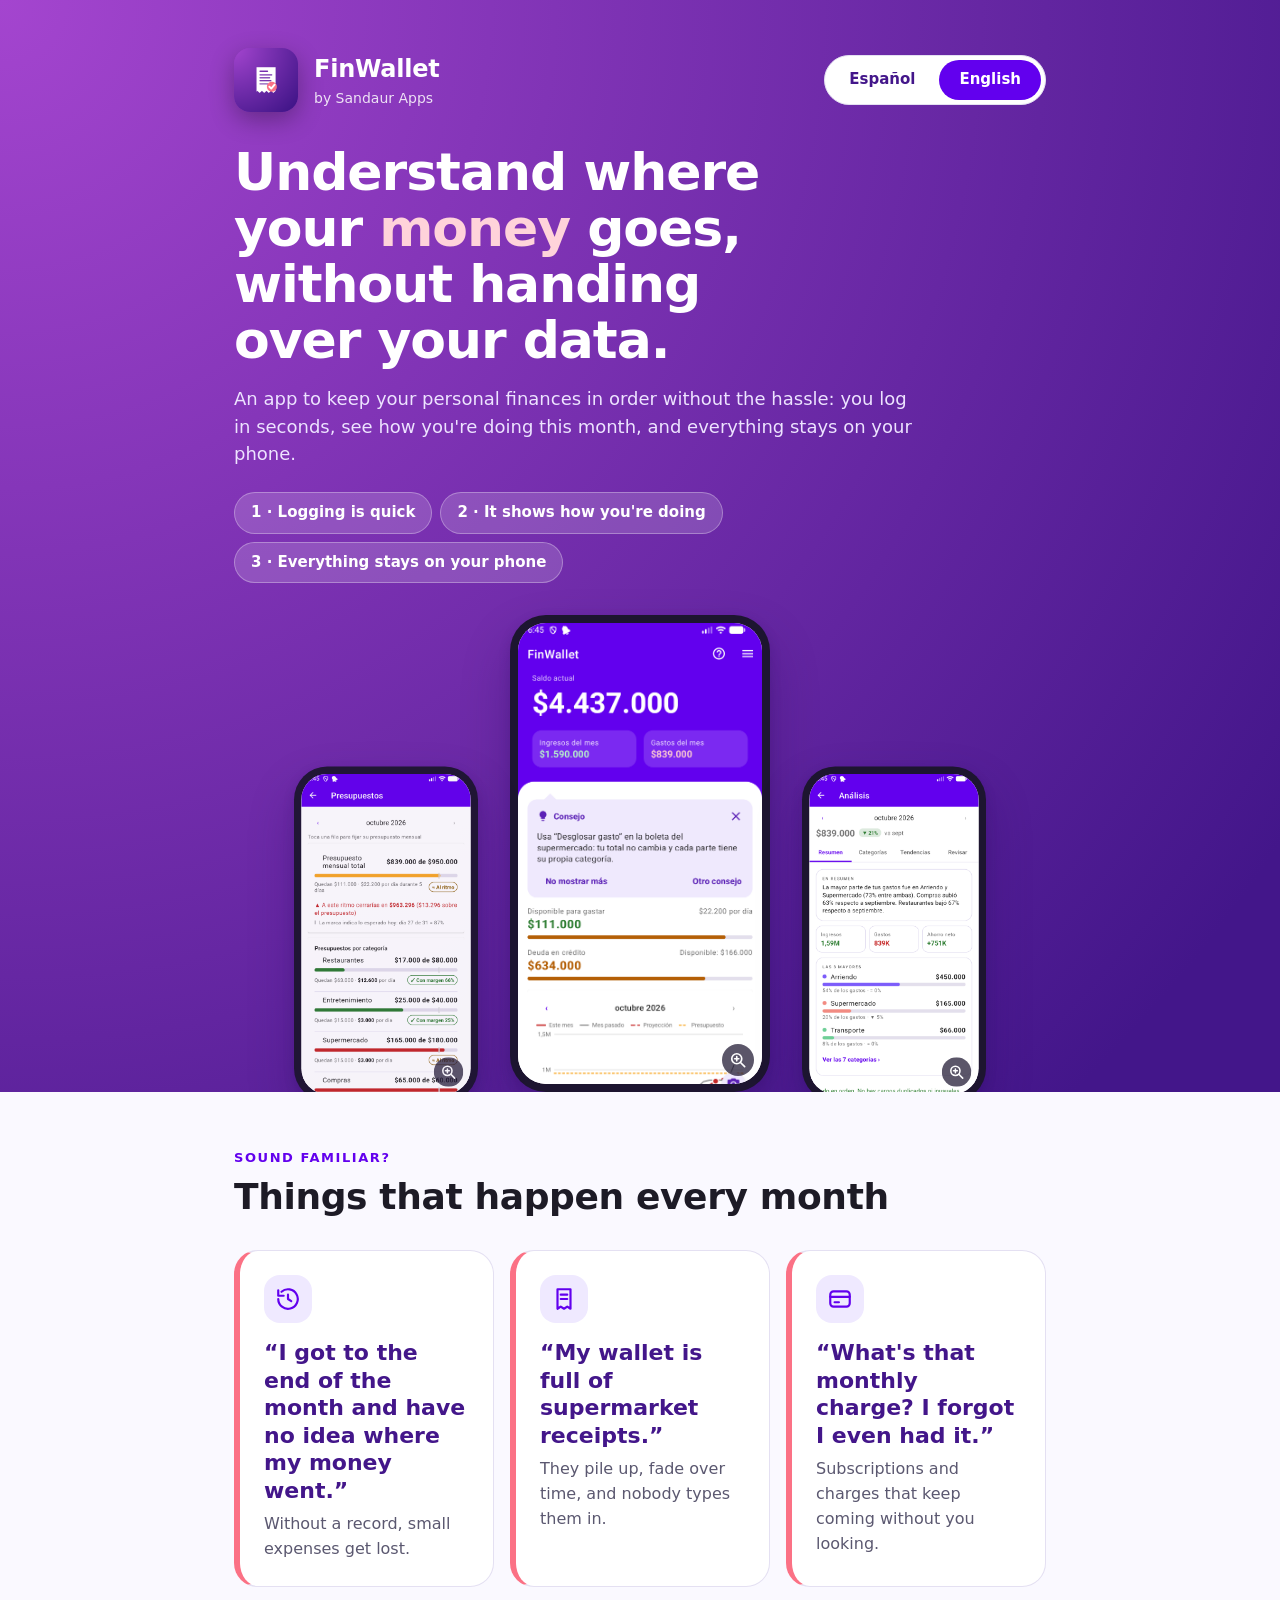
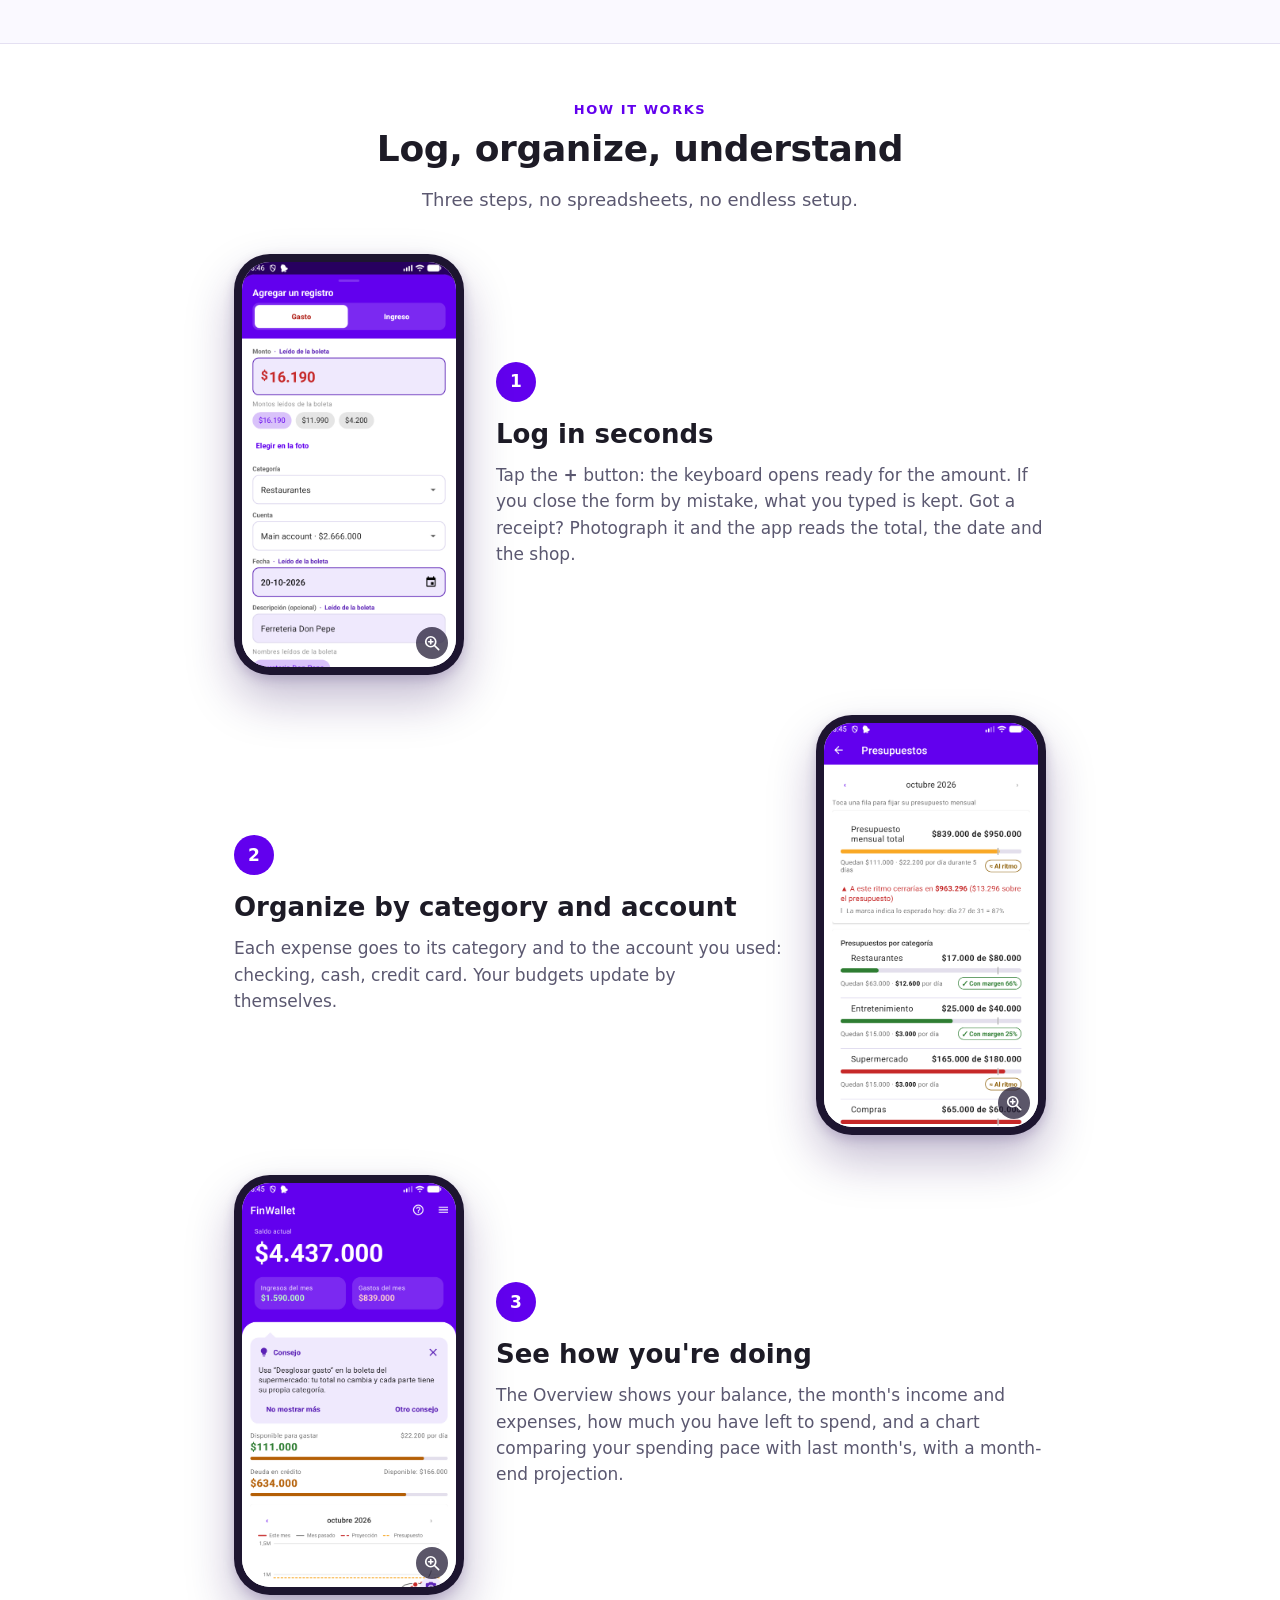
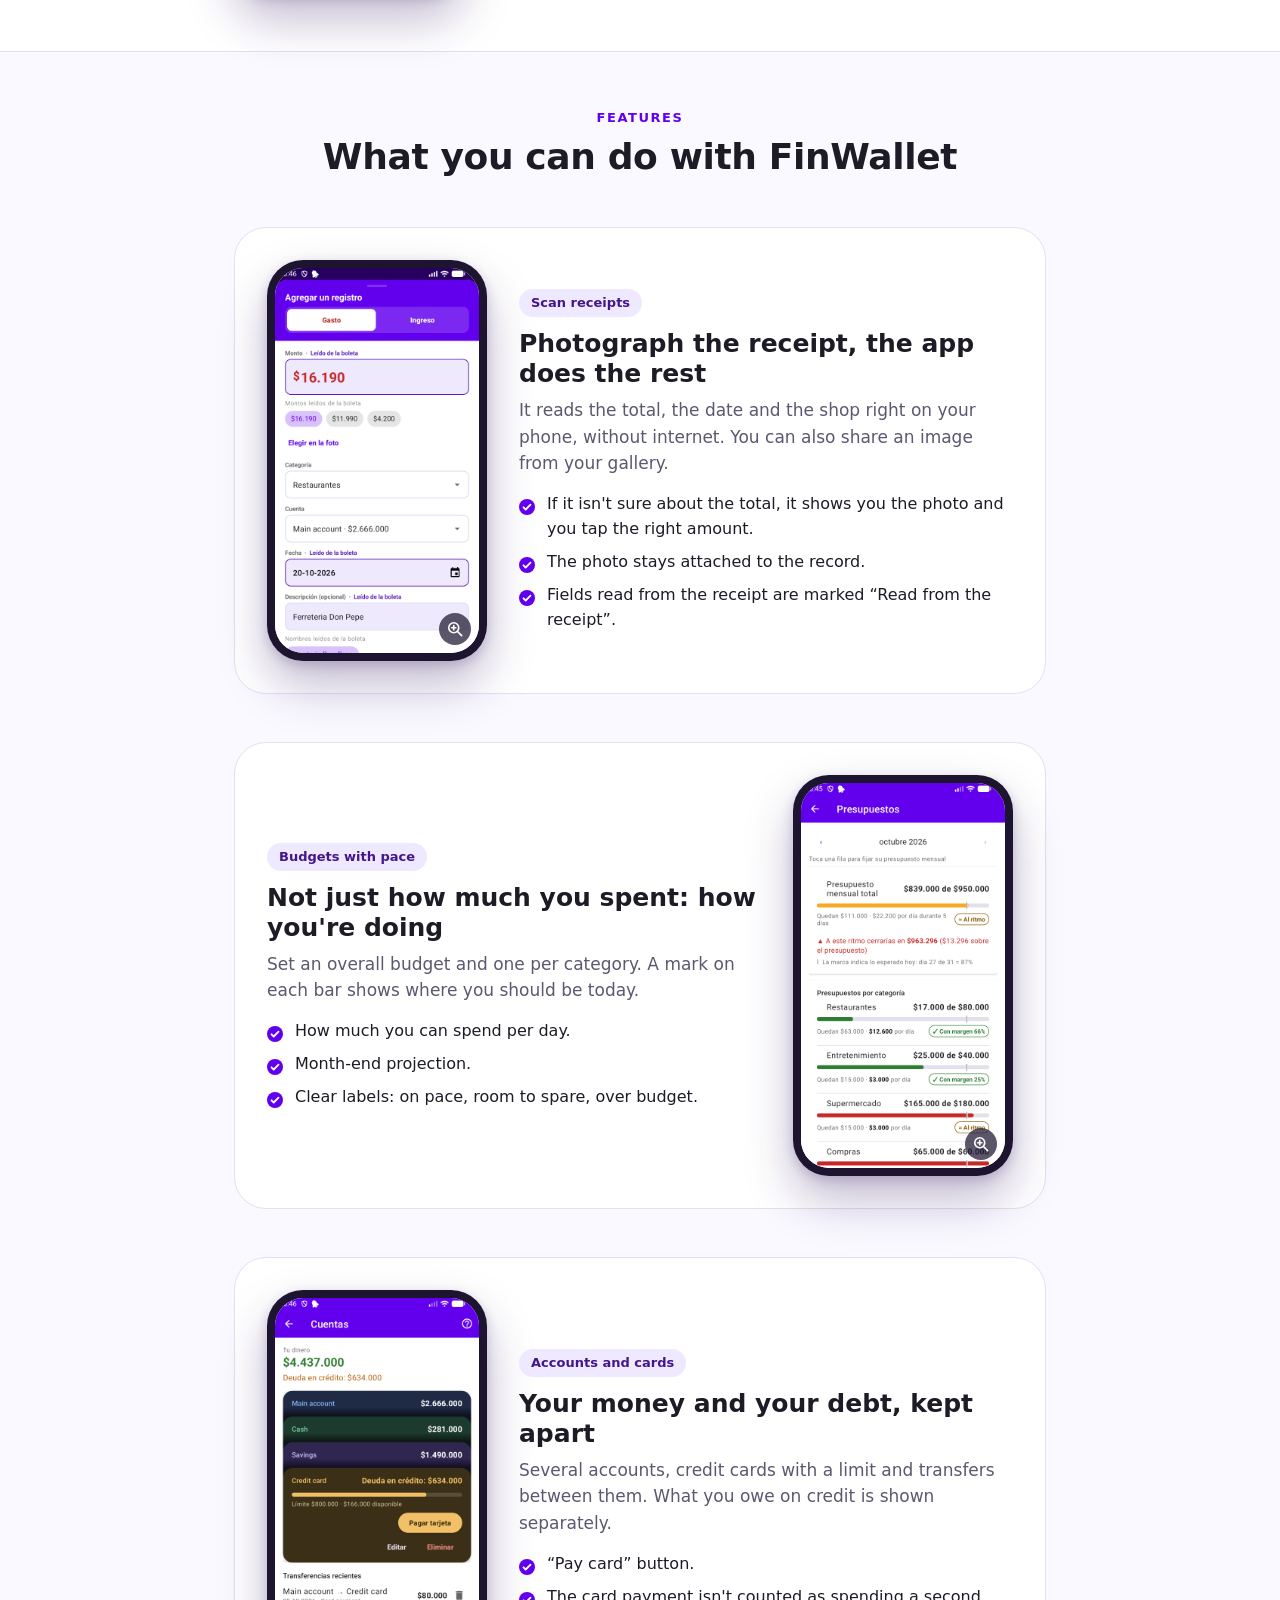
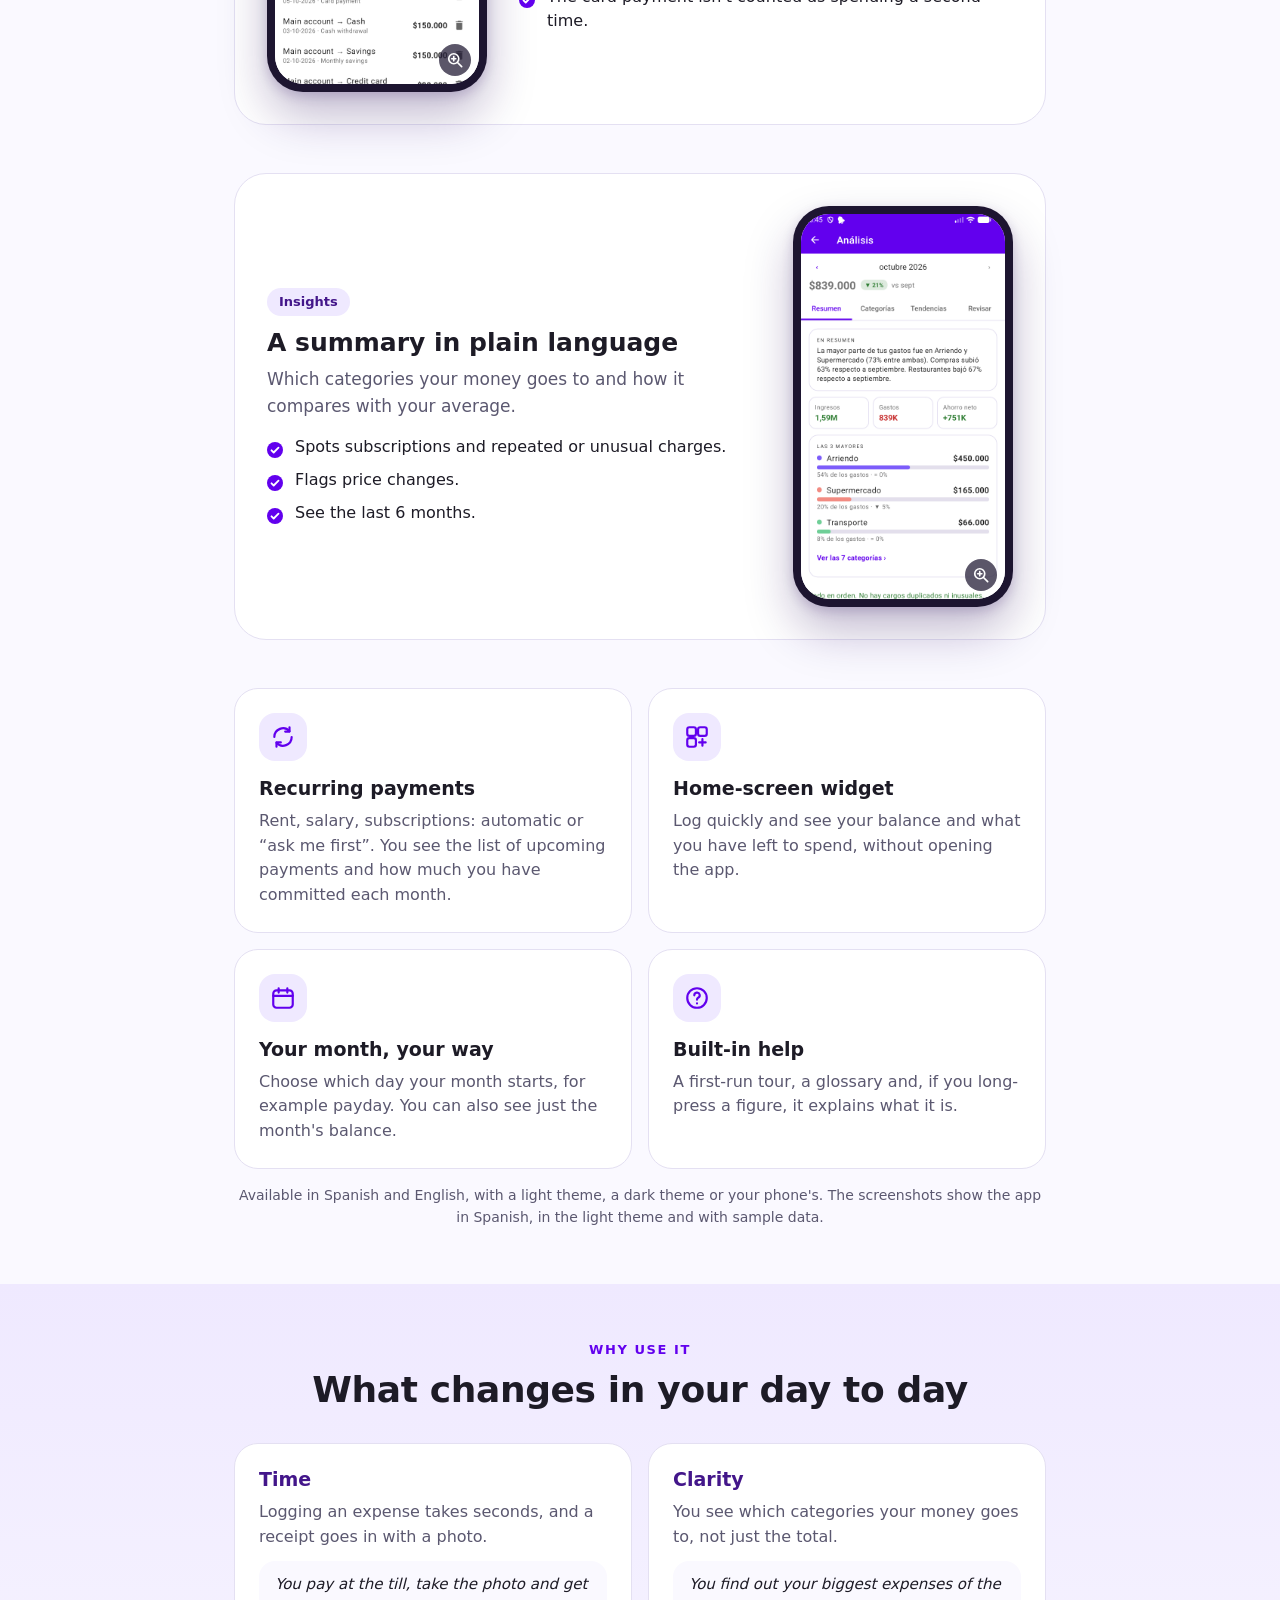
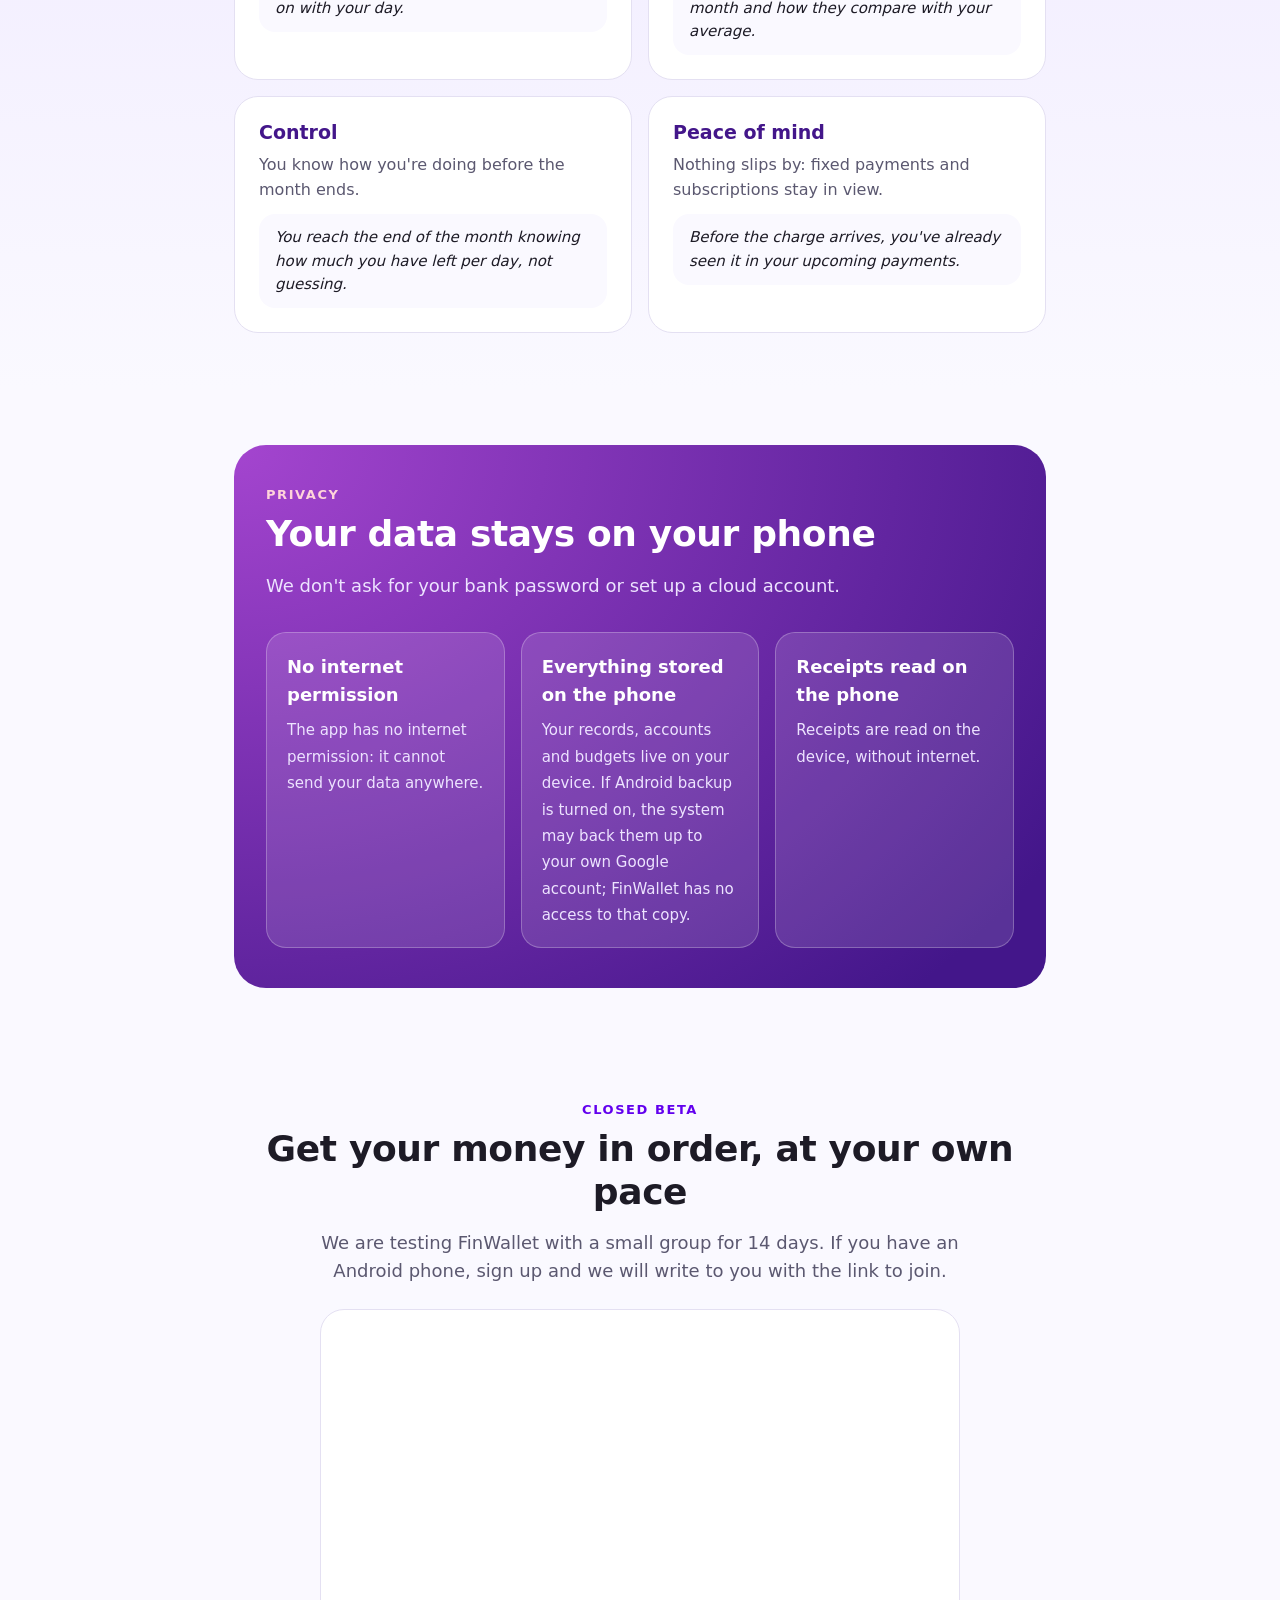
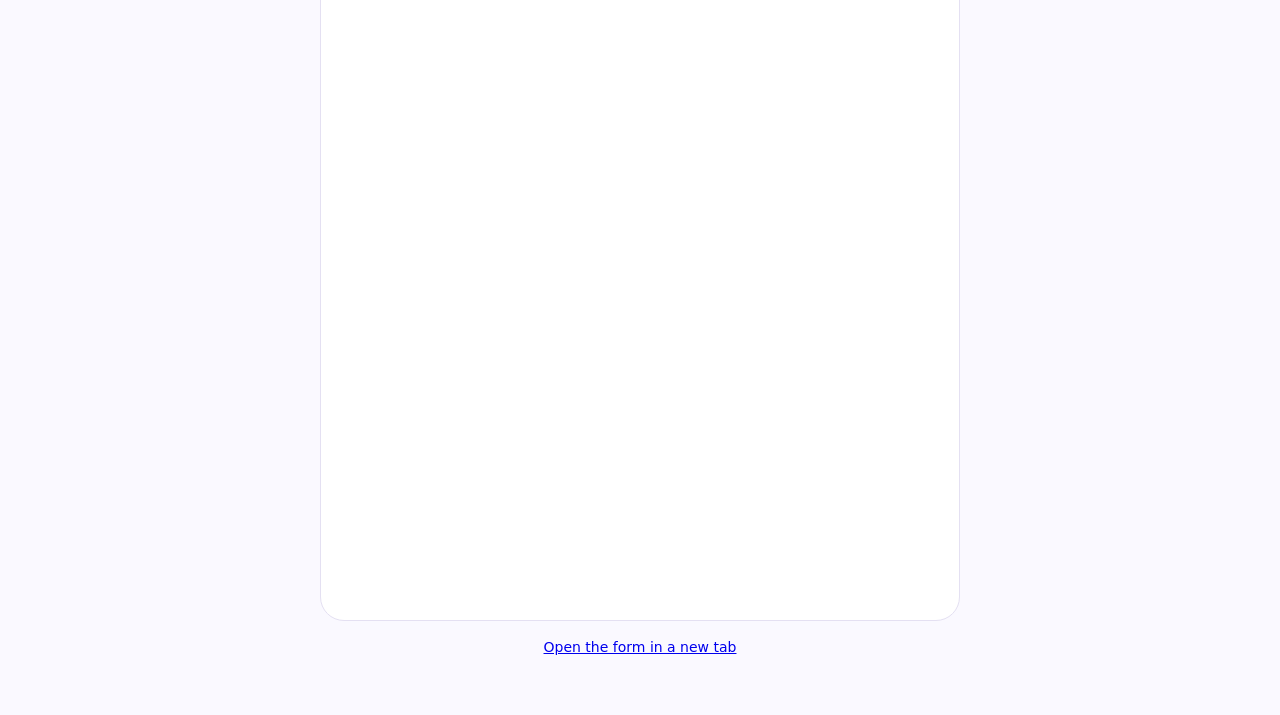
==== commit 27cdafbd: "Preview: Spanish/English page by browser language, beta signup form embedded Co-Authored-By: Claude " ====
--- a/preview.html
+++ b/preview.html
@@ -13,9 +13,15 @@
 
 <header class="hero">
   <div class="wrap">
-    <div class="brand">
-      <img src="preview-assets/pantallas/icono.png" alt="Ícono de FinWallet: una boleta con una insignia de verificación sobre fondo morado" width="64" height="64">
-      <div><b>FinWallet</b><span>por Sandaur Apps</span></div>
+    <div class="toprow">
+      <div class="brand">
+        <img src="preview-assets/pantallas/icono.png" alt="Ícono de FinWallet: una boleta con una insignia de verificación sobre fondo morado" width="64" height="64">
+        <div><b>FinWallet</b><span>por Sandaur Apps</span></div>
+      </div>
+      <div class="lang" role="group" aria-label="Idioma de la página / Page language">
+        <button type="button" data-lang="es" aria-pressed="true">Español</button>
+        <button type="button" data-lang="en" aria-pressed="false">English</button>
+      </div>
     </div>
     <h1>Entiende a dónde se va tu <em>plata</em>, sin entregar tus datos.</h1>
     <p class="lead">Una app para ordenar tus finanzas personales sin complicarte: registras en segundos, ves cómo vas en el mes y todo se queda en tu teléfono.</p>
@@ -170,9 +176,15 @@
   </div>
 </section>
 
-<section class="cta">
+<section class="cta" id="beta">
   <div class="wrap">
-    <h2 class="rv">Ordena tu plata a tu ritmo</h2>
+    <p class="eyebrow rv" id="beta-eyebrow">Beta cerrada</p>
+    <h2 class="rv" id="beta-title">Ordena tu plata a tu ritmo</h2>
+    <p class="lead rv" id="beta-lead">Estamos probando FinWallet con un grupo pequeño durante 14 días. Si tienes un teléfono Android, inscríbete y te escribimos con el enlace para unirte.</p>
+    <div class="form-box">
+      <iframe id="beta-form" title="Formulario de inscripción a la beta de FinWallet" width="640" height="910" loading="lazy">Cargando…</iframe>
+    </div>
+    <p class="note"><a id="beta-open" href="https://forms.gle/RLWCXSUk7usi4oyD7" target="_blank" rel="noopener">Abrir el formulario en una pestaña nueva</a></p>
   </div>
 </section>
 </main>
--- a/preview-assets/styles.css
+++ b/preview-assets/styles.css
@@ -92,6 +92,16 @@
 
 /* cta */
 .cta{text-align:center}
+.cta .lead{margin:0 auto}
+.toprow{display:flex;align-items:center;justify-content:space-between;gap:16px;flex-wrap:wrap}
+.lang{display:inline-flex;gap:4px;padding:4px;border:1px solid var(--line);border-radius:999px;background:#fff}
+.lang button{font:inherit;font-weight:700;font-size:15px;border:0;border-radius:999px;padding:8px 20px;background:transparent;color:var(--p-dark);cursor:pointer}
+.lang button[aria-pressed="true"]{background:var(--p);color:#fff}
+.lang button:focus-visible{outline:3px solid var(--coral);outline-offset:2px}
+.form-box{max-width:640px;margin:24px auto 0;background:#fff;border:1px solid var(--line);border-radius:var(--r);overflow:hidden}
+.form-box iframe{display:block;width:100%;height:910px;border:0}
+.cta .note{margin-top:16px}
+@media (max-width:600px){.form-box iframe{height:1000px}}
 .cta-box{border:3px dashed var(--coral);border-radius:var(--r);padding:32px;background:#fff;margin:32px auto 0;max-width:560px}
 .cta-box .pend{display:inline-block;background:#FFF1F3;color:#B4233B;font-weight:800;font-size:13px;padding:4px 12px;border-radius:999px;letter-spacing:.04em}
 .cta-box p{font-size:20px;font-weight:700;margin-top:12px}
@@ -134,3 +144,24 @@
   .hero,.priv,.tag,.pill,.num,.feat li::before,.value{-webkit-print-color-adjust:exact;print-color-adjust:exact}
   h2,h3{break-after:avoid}
 }
+
+/* visor de capturas (pantalla completa) */
+.zoom{display:block;position:relative;width:100%;height:100%;margin:0;padding:0;border:0;background:none;color:inherit;font:inherit;cursor:zoom-in;-webkit-tap-highlight-color:transparent}
+.zoom:focus-visible{outline:3px solid var(--p);outline-offset:-5px}
+.zoom img{transition:filter .2s ease}
+.zoom::after{content:"";position:absolute;right:8px;bottom:8px;width:32px;height:32px;border-radius:50%;background:rgba(29,21,48,.72) url("data:image/svg+xml,%3Csvg xmlns='http://www.w3.org/2000/svg' viewBox='0 0 24 24' fill='none' stroke='white' stroke-width='2' stroke-linecap='round'%3E%3Ccircle cx='10.5' cy='10.5' r='6'/%3E%3Cpath d='M15 15l5 5M10.5 8v5M8 10.5h5'/%3E%3C/svg%3E") center/20px no-repeat;pointer-events:none;transition:transform .2s ease,background-color .2s ease}
+.zoom:hover img,.zoom:focus-visible img{filter:brightness(.94)}
+.zoom:hover::after,.zoom:focus-visible::after{transform:scale(1.12);background-color:var(--p)}
+.visor{position:fixed;inset:0;z-index:1000;display:flex;align-items:center;justify-content:center;gap:8px;padding:max(16px,env(safe-area-inset-top)) max(8px,env(safe-area-inset-right)) max(16px,env(safe-area-inset-bottom)) max(8px,env(safe-area-inset-left));background:rgba(15,10,28,.88);cursor:zoom-out;visibility:hidden;opacity:0;transition:opacity .15s ease,visibility 0s linear .15s}
+.visor.on{visibility:visible;opacity:1;transition:opacity .15s ease}
+.v-fig{margin:0;display:flex;flex-direction:column;align-items:center;gap:10px;min-width:0}
+.v-img{width:auto;height:auto;aspect-ratio:1080/2400;object-fit:contain;max-width:calc(100vw - 112px);max-height:calc(100vh - 110px);max-height:calc(100dvh - 110px);border-radius:12px;background:#fff;box-shadow:0 12px 48px rgba(0,0,0,.5)}
+.v-pie{color:#EDE3FF;font-size:14px;line-height:1.35;text-align:center;max-width:min(420px,calc(100vw - 112px));display:-webkit-box;-webkit-line-clamp:2;-webkit-box-orient:vertical;overflow:hidden}
+.v-cerrar,.v-nav{display:grid;place-items:center;flex:none;min-width:44px;min-height:44px;width:48px;height:48px;border:1px solid rgba(255,255,255,.35);border-radius:50%;background:rgba(29,21,48,.8);color:#fff;font:inherit;line-height:1;cursor:pointer;padding:0}
+.v-cerrar{position:absolute;top:max(12px,env(safe-area-inset-top));right:max(12px,env(safe-area-inset-right));font-size:32px;z-index:1}
+.v-nav{font-size:34px}
+.v-cerrar:hover,.v-nav:hover{background:var(--p)}
+.v-cerrar:focus-visible,.v-nav:focus-visible{outline:3px solid #fff;outline-offset:2px}
+@media (max-width:420px){.v-nav{width:44px;height:44px}.v-img{max-width:calc(100vw - 104px)}.v-pie{max-width:calc(100vw - 104px)}}
+@media (prefers-reduced-motion:reduce){.visor,.visor.on,.zoom img,.zoom::after{transition:none}}
+@media print{.visor{display:none}.zoom::after{display:none}}
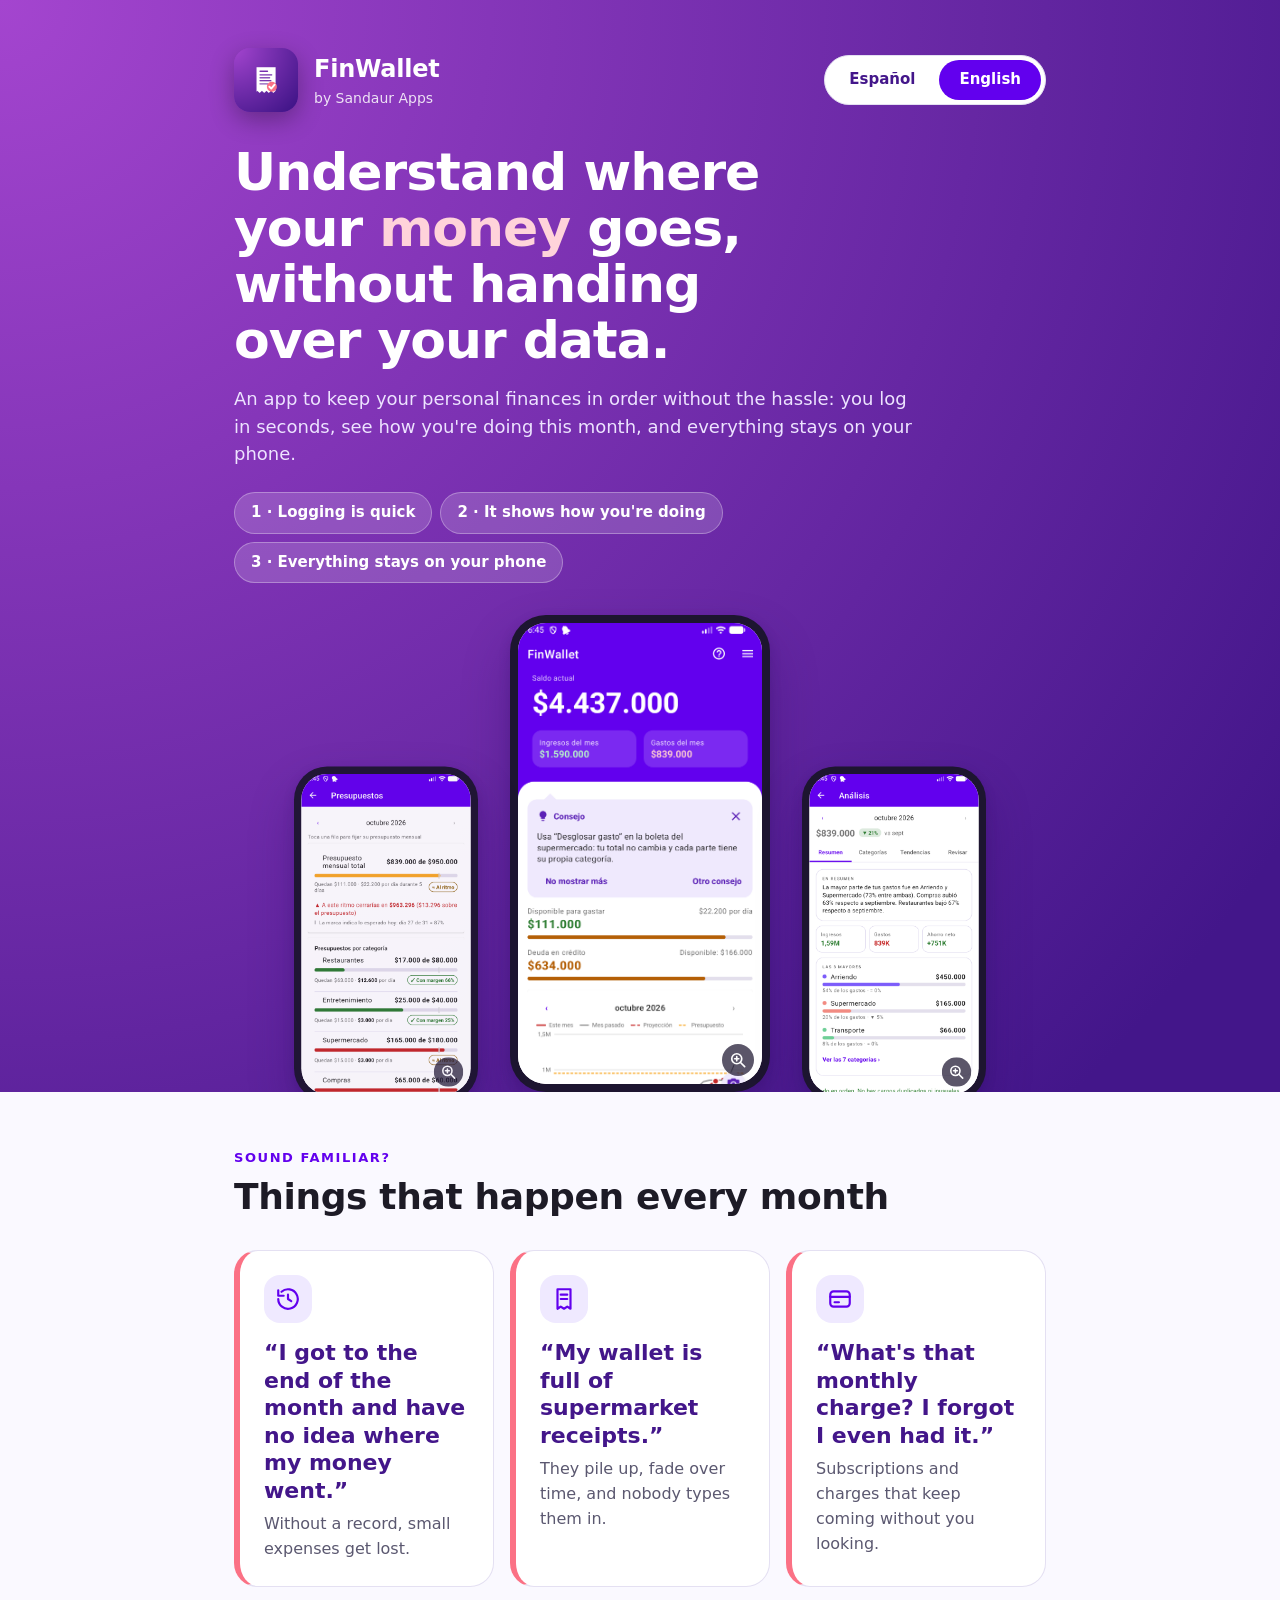
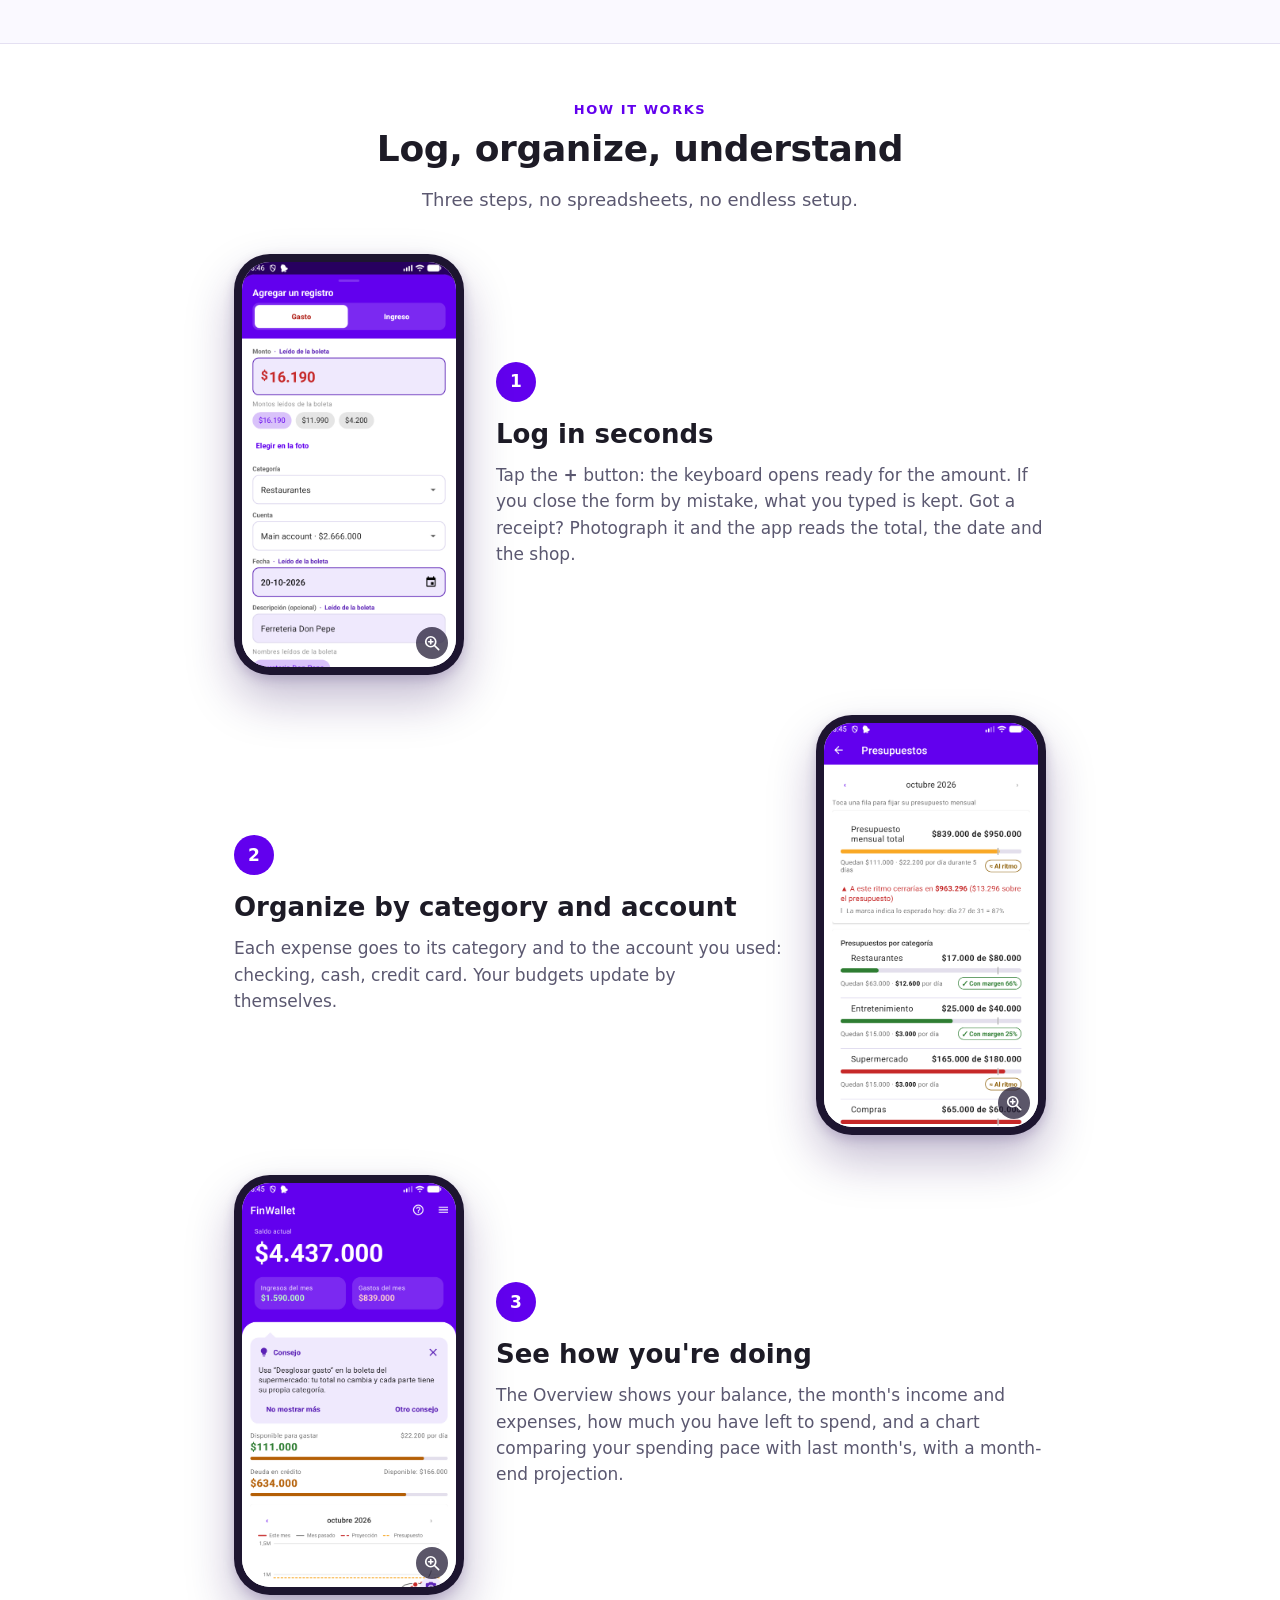
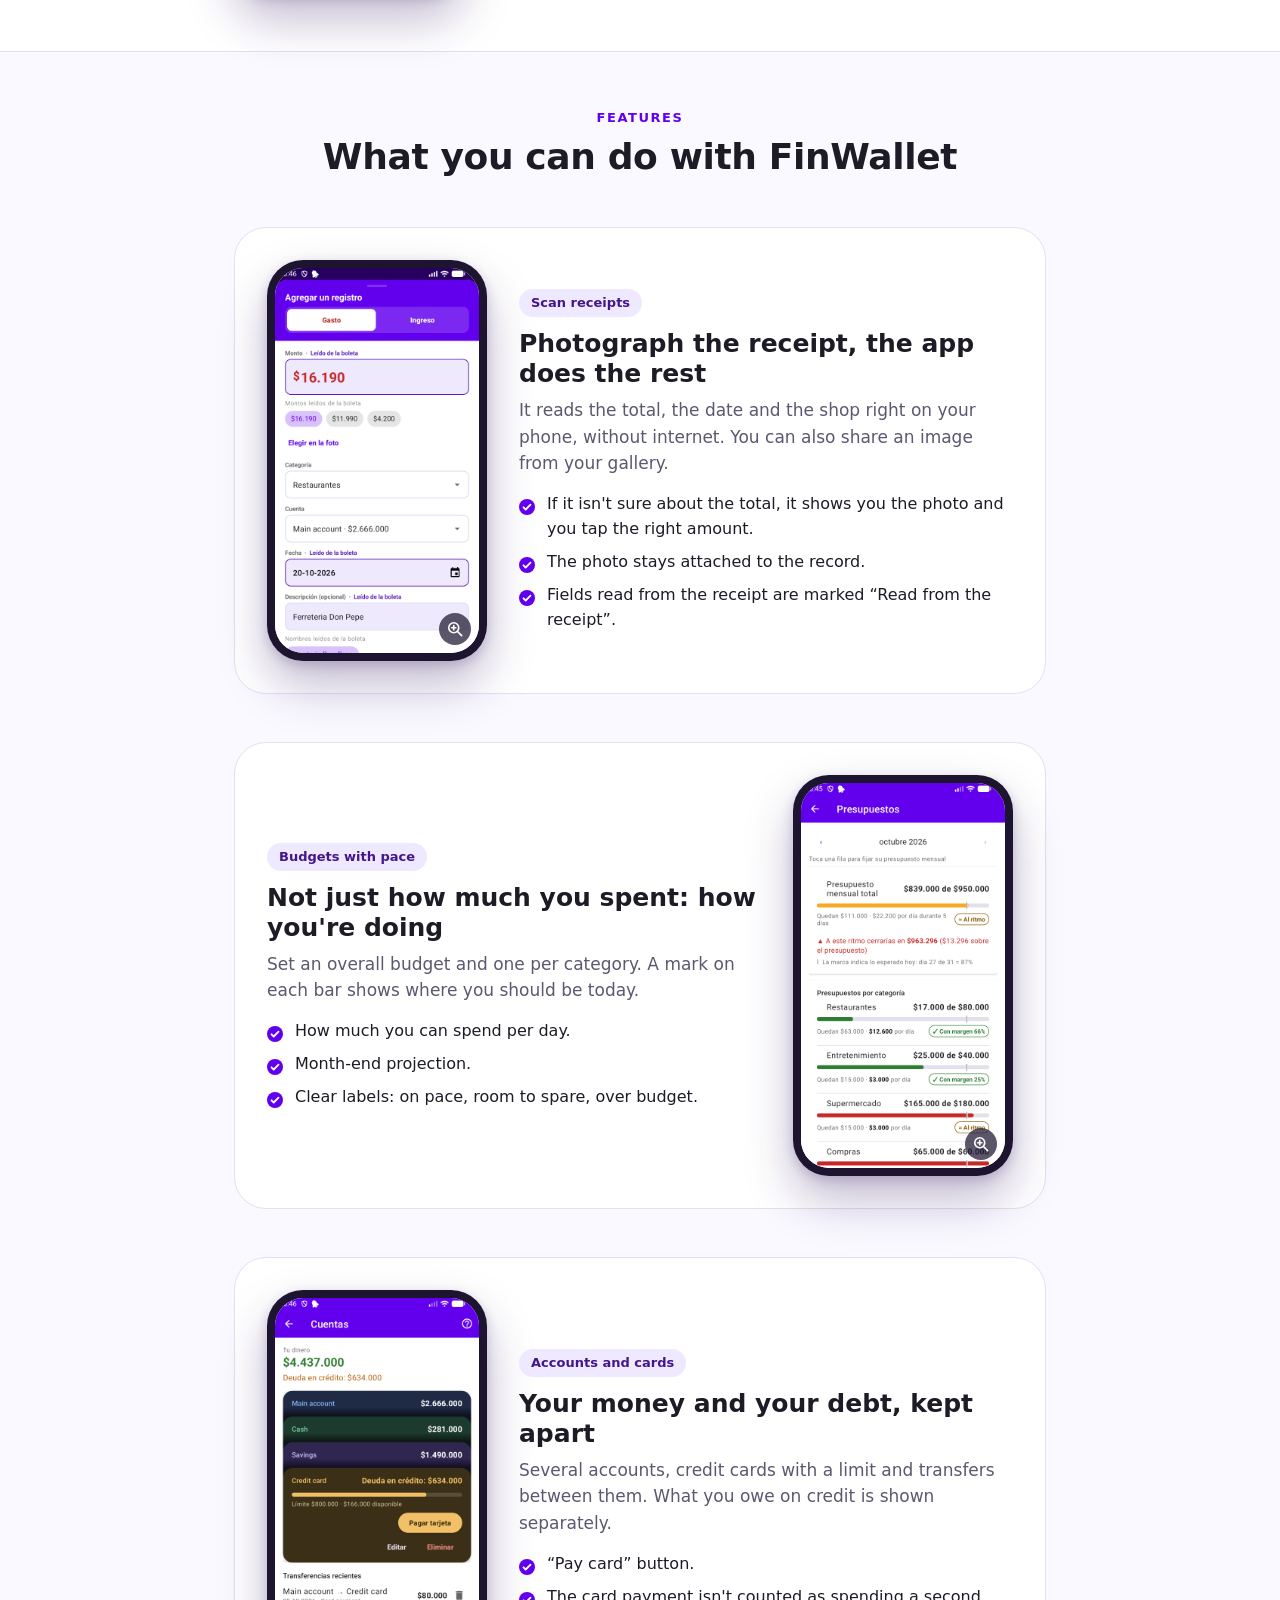
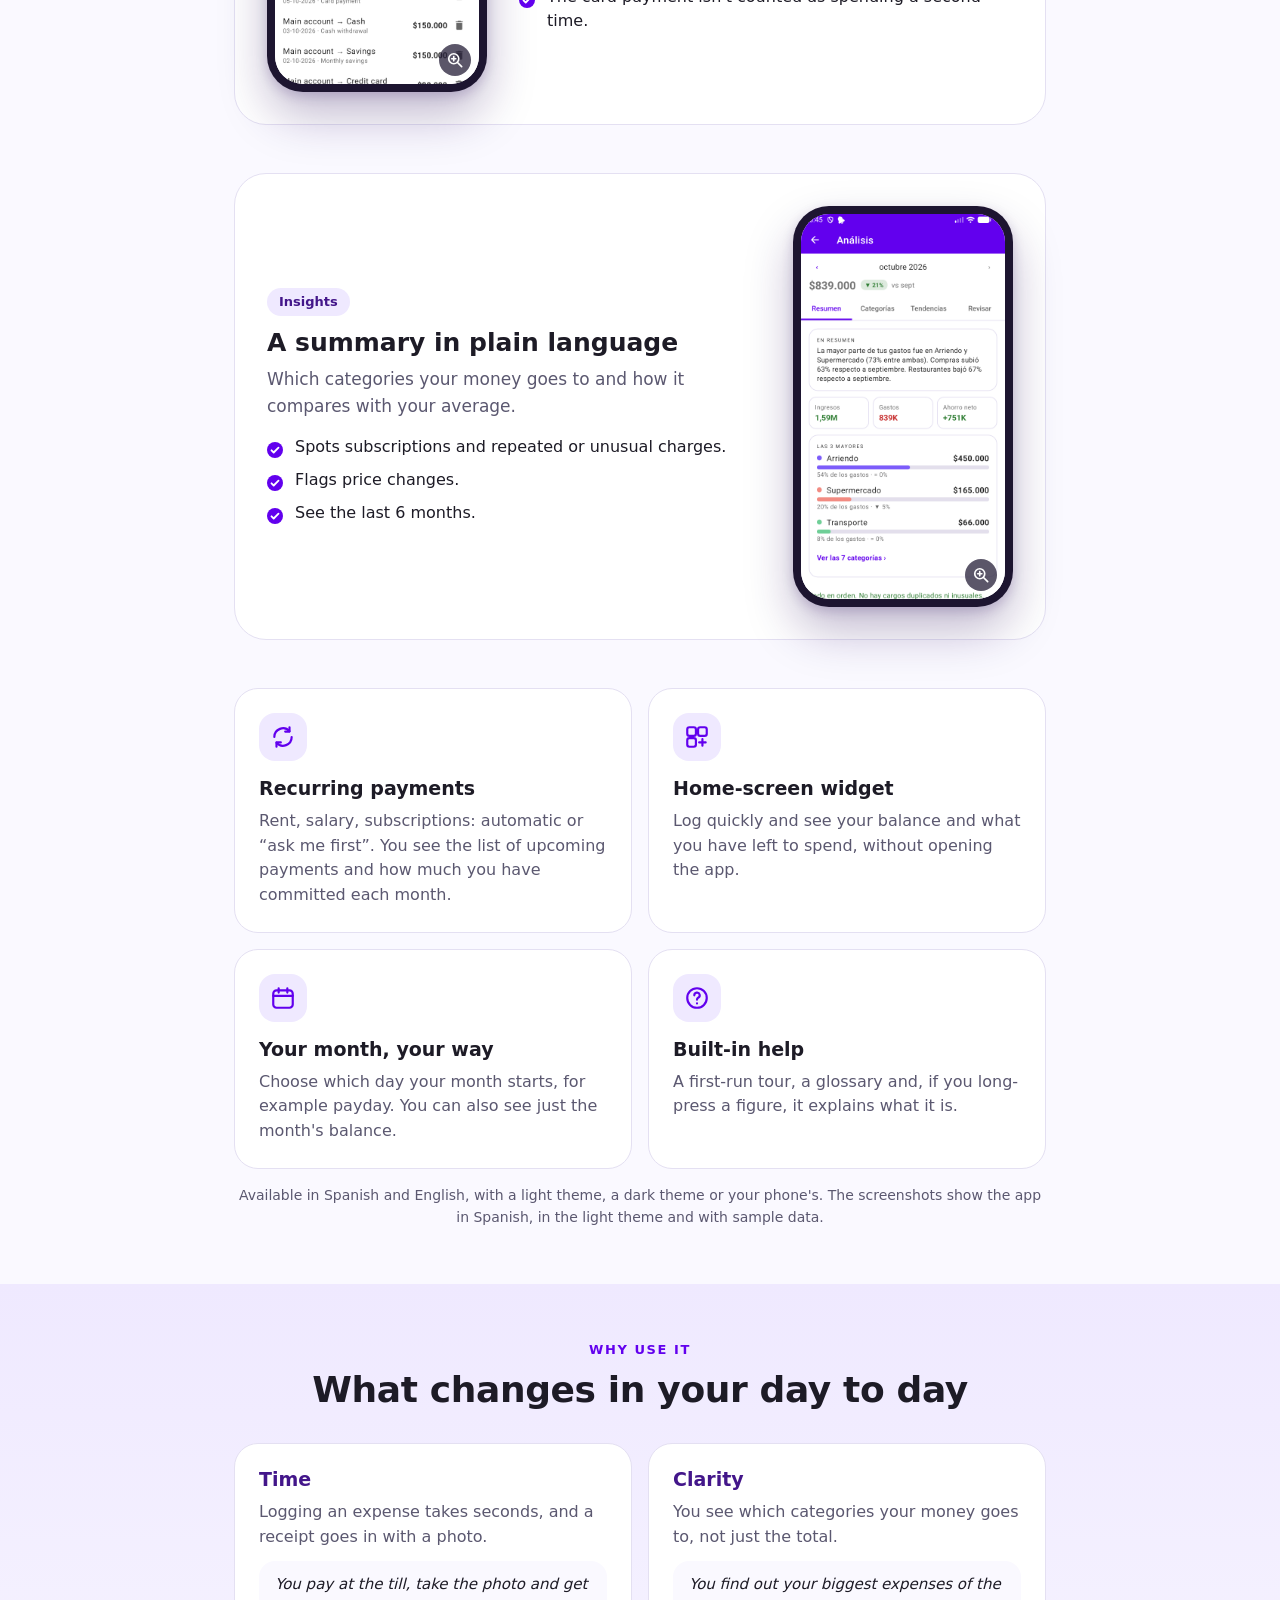
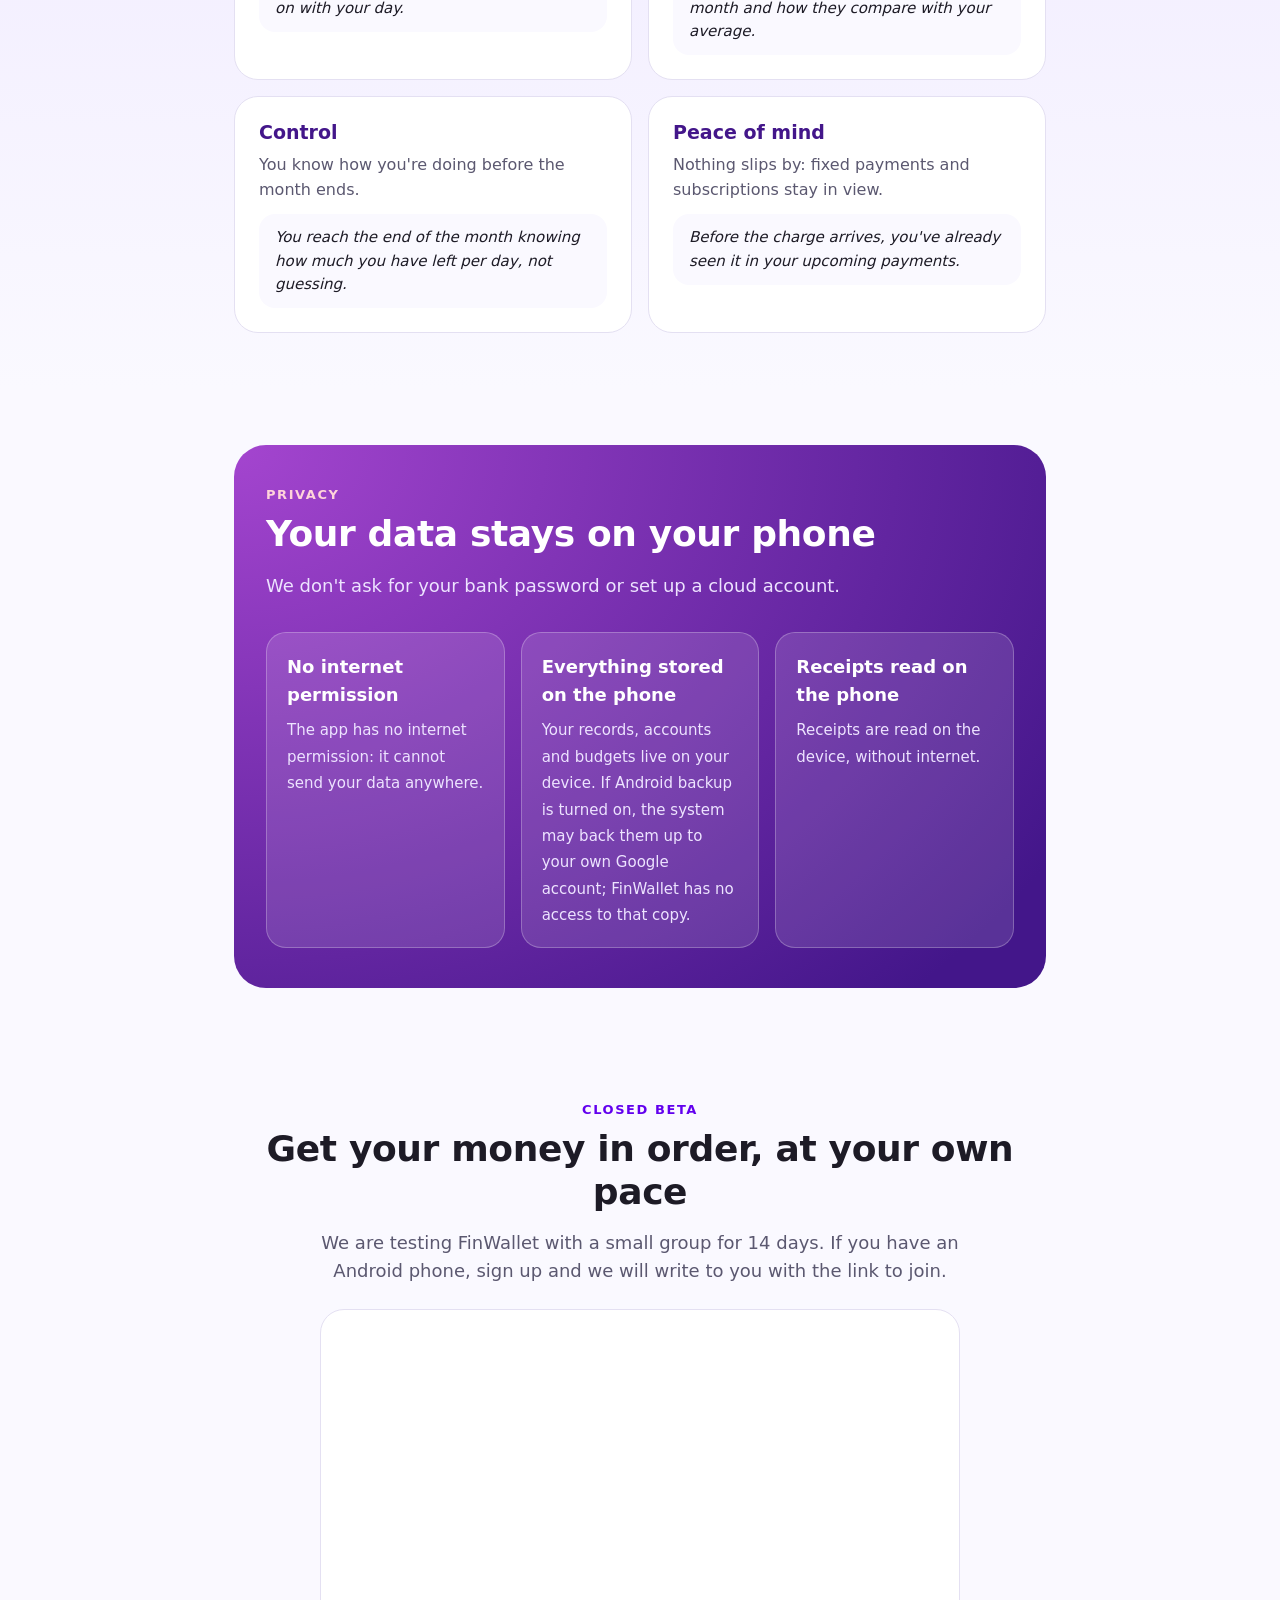
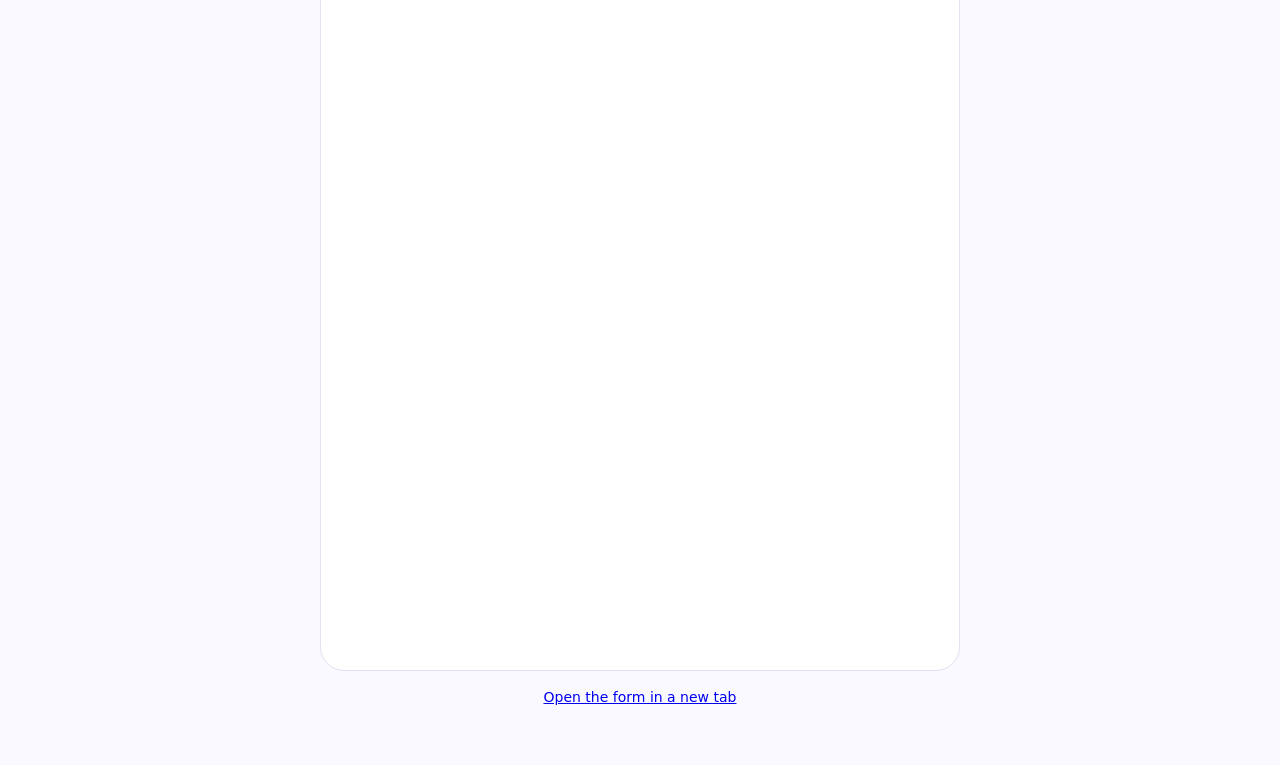
==== commit 021f7b83: "Privacy policy: beta signup, loans; preview: taller embedded form Co-Authored-By: Claude Sonnet 5.5 " ====
--- a/preview.html
+++ b/preview.html
@@ -182,7 +182,7 @@
     <h2 class="rv" id="beta-title">Ordena tu plata a tu ritmo</h2>
     <p class="lead rv" id="beta-lead">Estamos probando FinWallet con un grupo pequeño durante 14 días. Si tienes un teléfono Android, inscríbete y te escribimos con el enlace para unirte.</p>
     <div class="form-box">
-      <iframe id="beta-form" title="Formulario de inscripción a la beta de FinWallet" width="640" height="910" loading="lazy">Cargando…</iframe>
+      <iframe id="beta-form" title="Formulario de inscripción a la beta de FinWallet" width="640" height="960" loading="lazy">Cargando…</iframe>
     </div>
     <p class="note"><a id="beta-open" href="https://forms.gle/RLWCXSUk7usi4oyD7" target="_blank" rel="noopener">Abrir el formulario en una pestaña nueva</a></p>
   </div>
--- a/preview-assets/styles.css
+++ b/preview-assets/styles.css
@@ -99,9 +99,9 @@
 .lang button[aria-pressed="true"]{background:var(--p);color:#fff}
 .lang button:focus-visible{outline:3px solid var(--coral);outline-offset:2px}
 .form-box{max-width:640px;margin:24px auto 0;background:#fff;border:1px solid var(--line);border-radius:var(--r);overflow:hidden}
-.form-box iframe{display:block;width:100%;height:910px;border:0}
+.form-box iframe{display:block;width:100%;height:960px;border:0}
 .cta .note{margin-top:16px}
-@media (max-width:600px){.form-box iframe{height:1000px}}
+@media (max-width:600px){.form-box iframe{height:1050px}}
 .cta-box{border:3px dashed var(--coral);border-radius:var(--r);padding:32px;background:#fff;margin:32px auto 0;max-width:560px}
 .cta-box .pend{display:inline-block;background:#FFF1F3;color:#B4233B;font-weight:800;font-size:13px;padding:4px 12px;border-radius:999px;letter-spacing:.04em}
 .cta-box p{font-size:20px;font-weight:700;margin-top:12px}
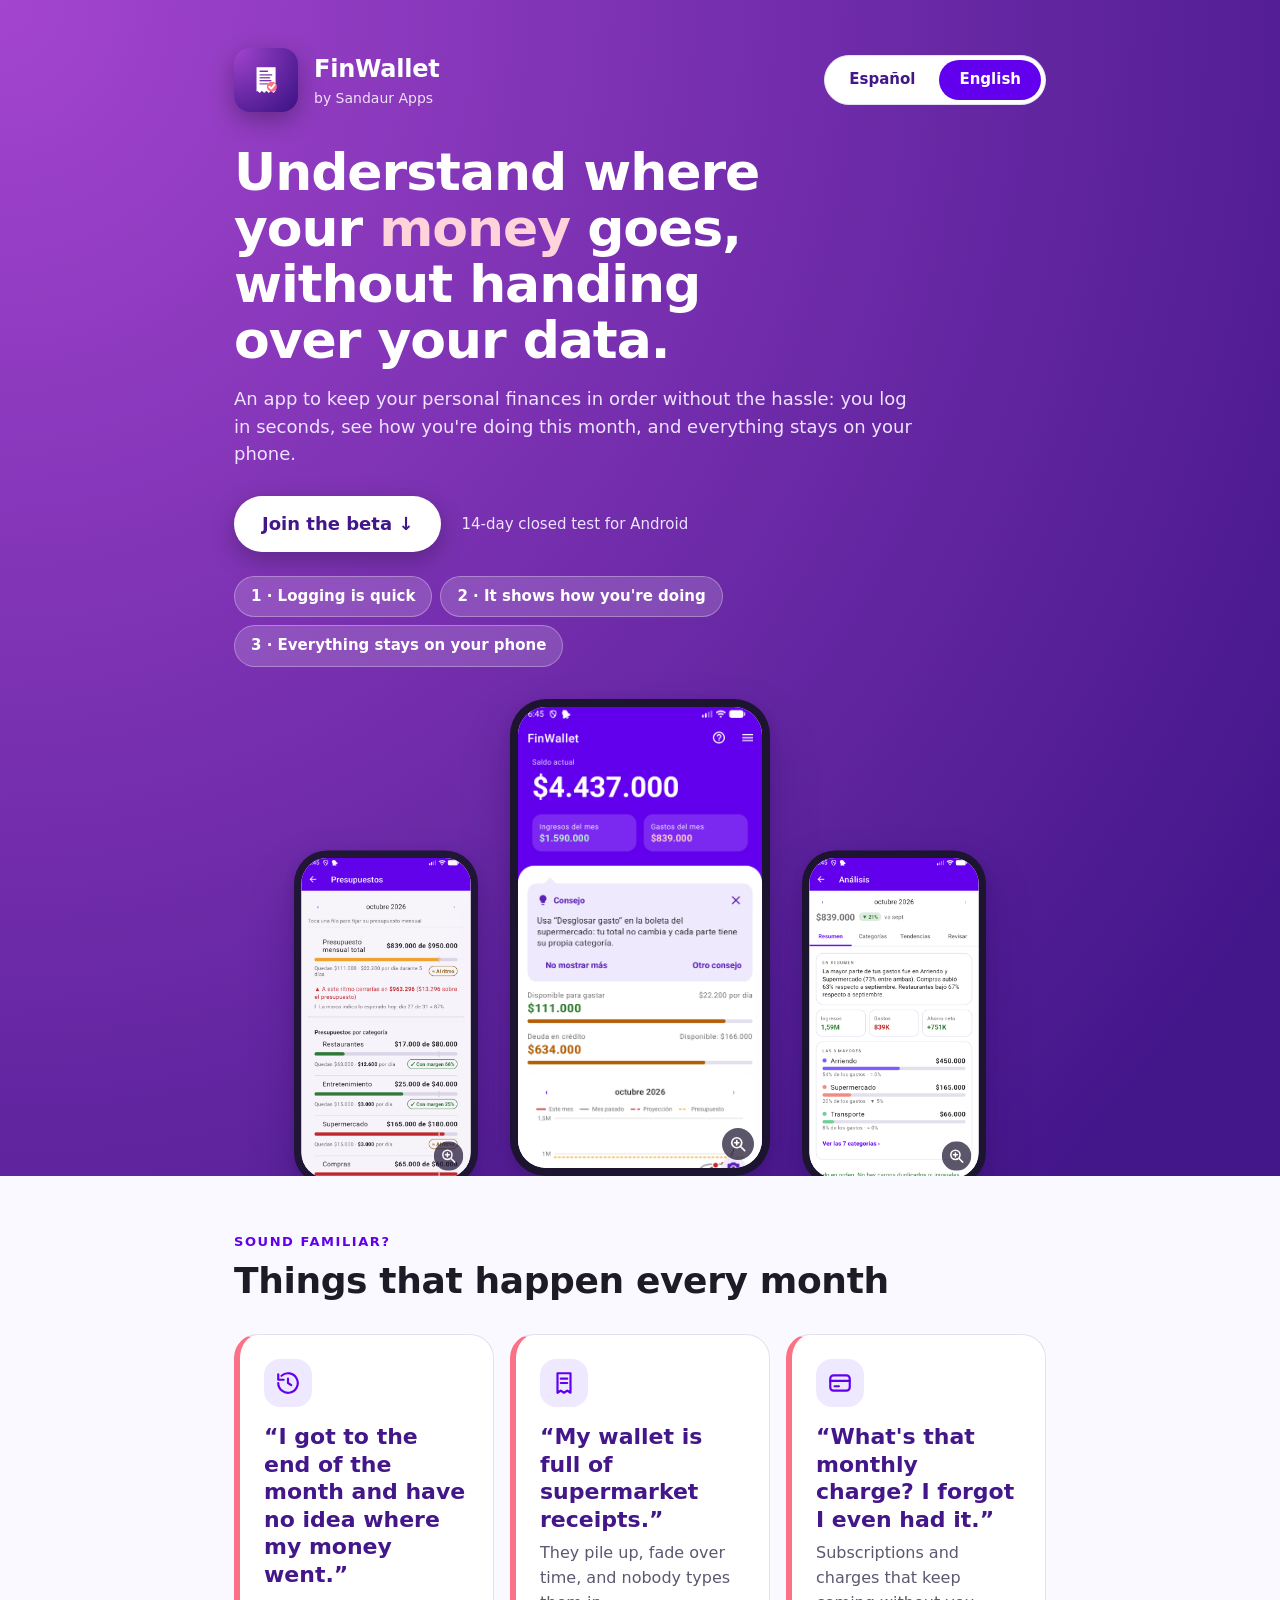
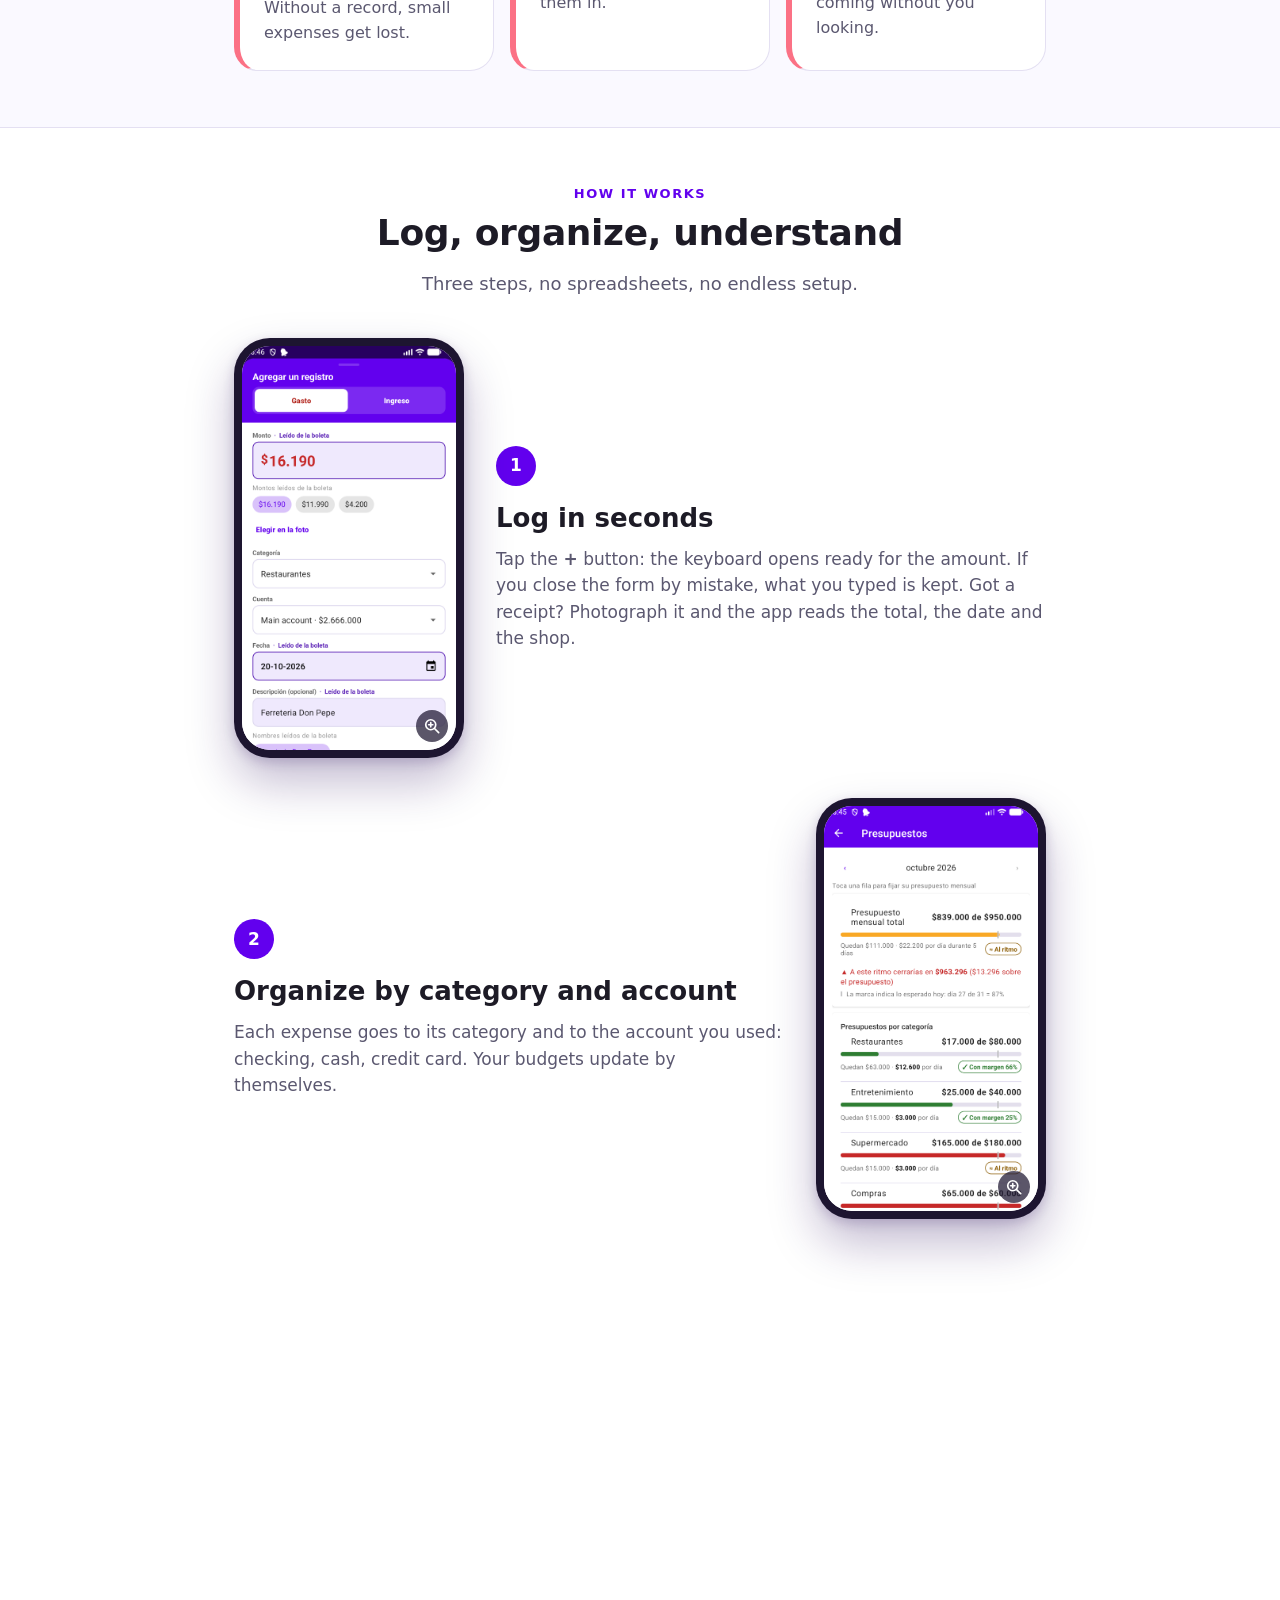
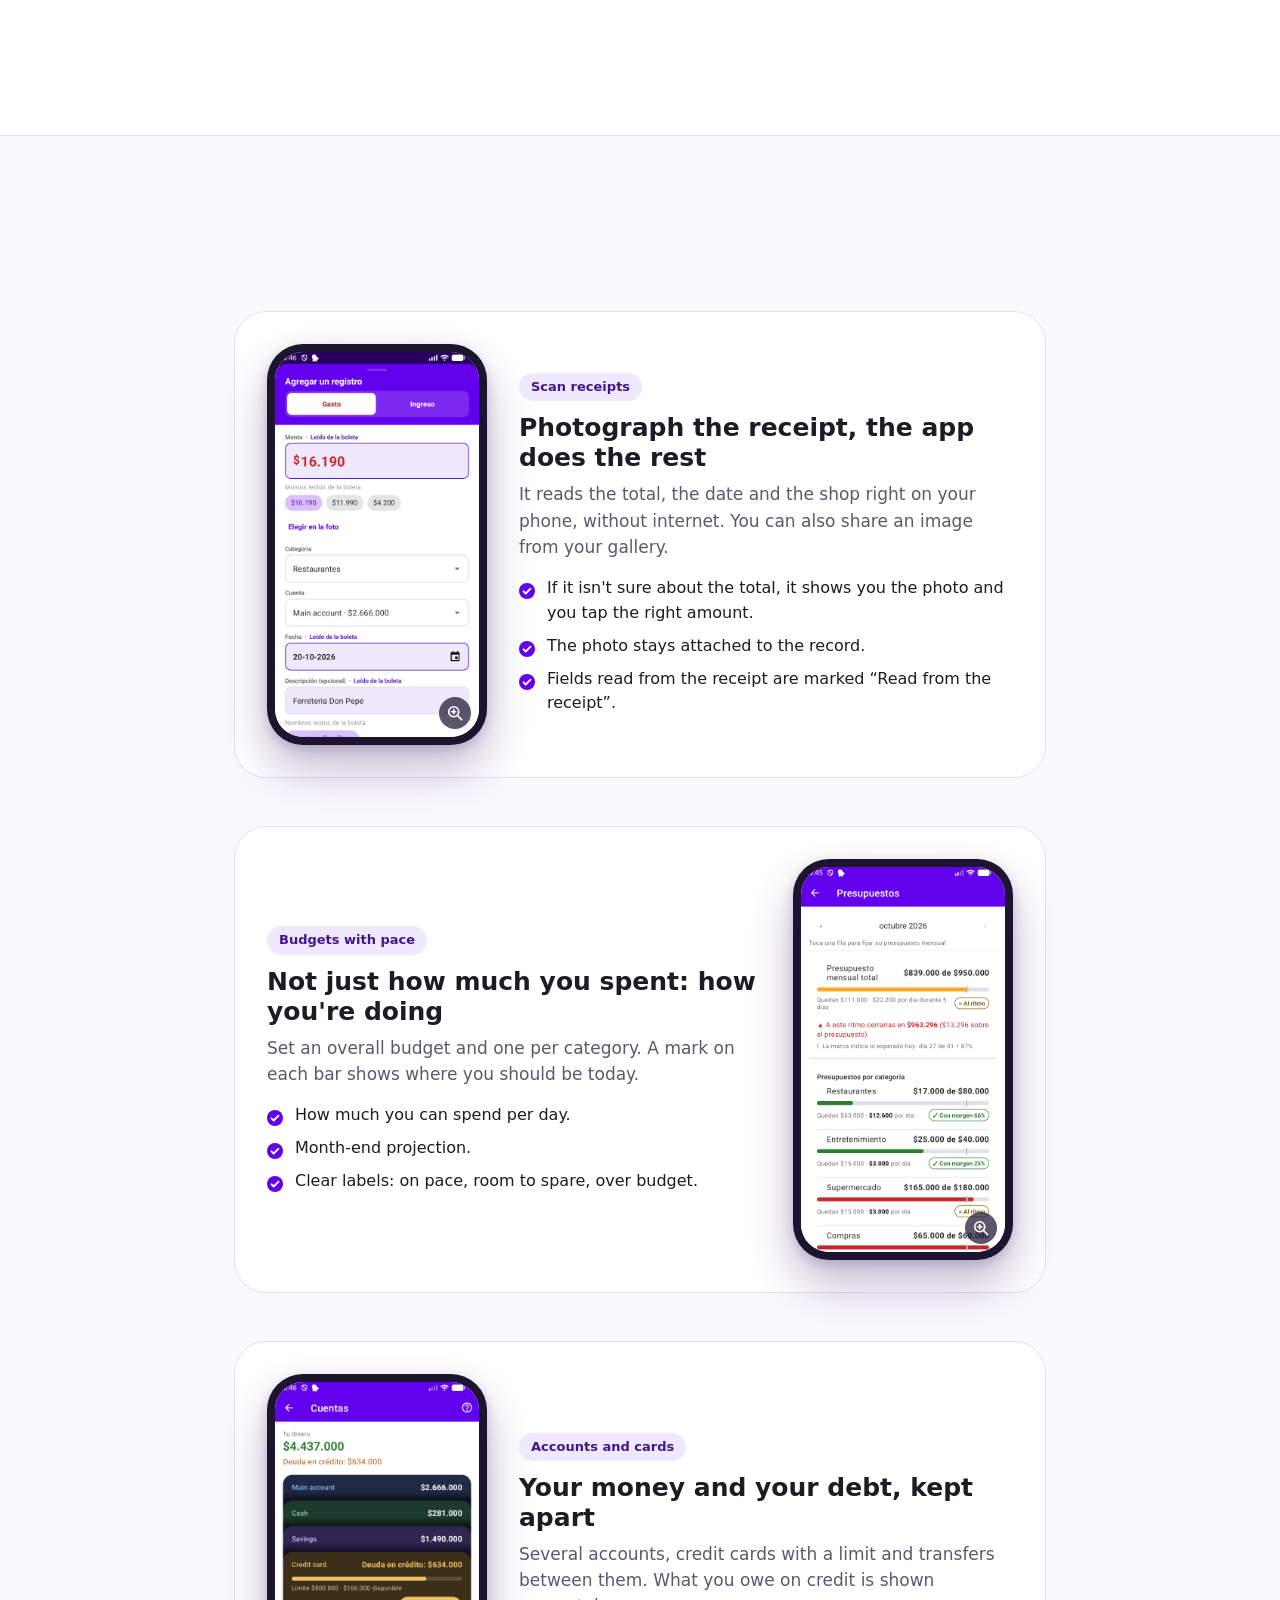
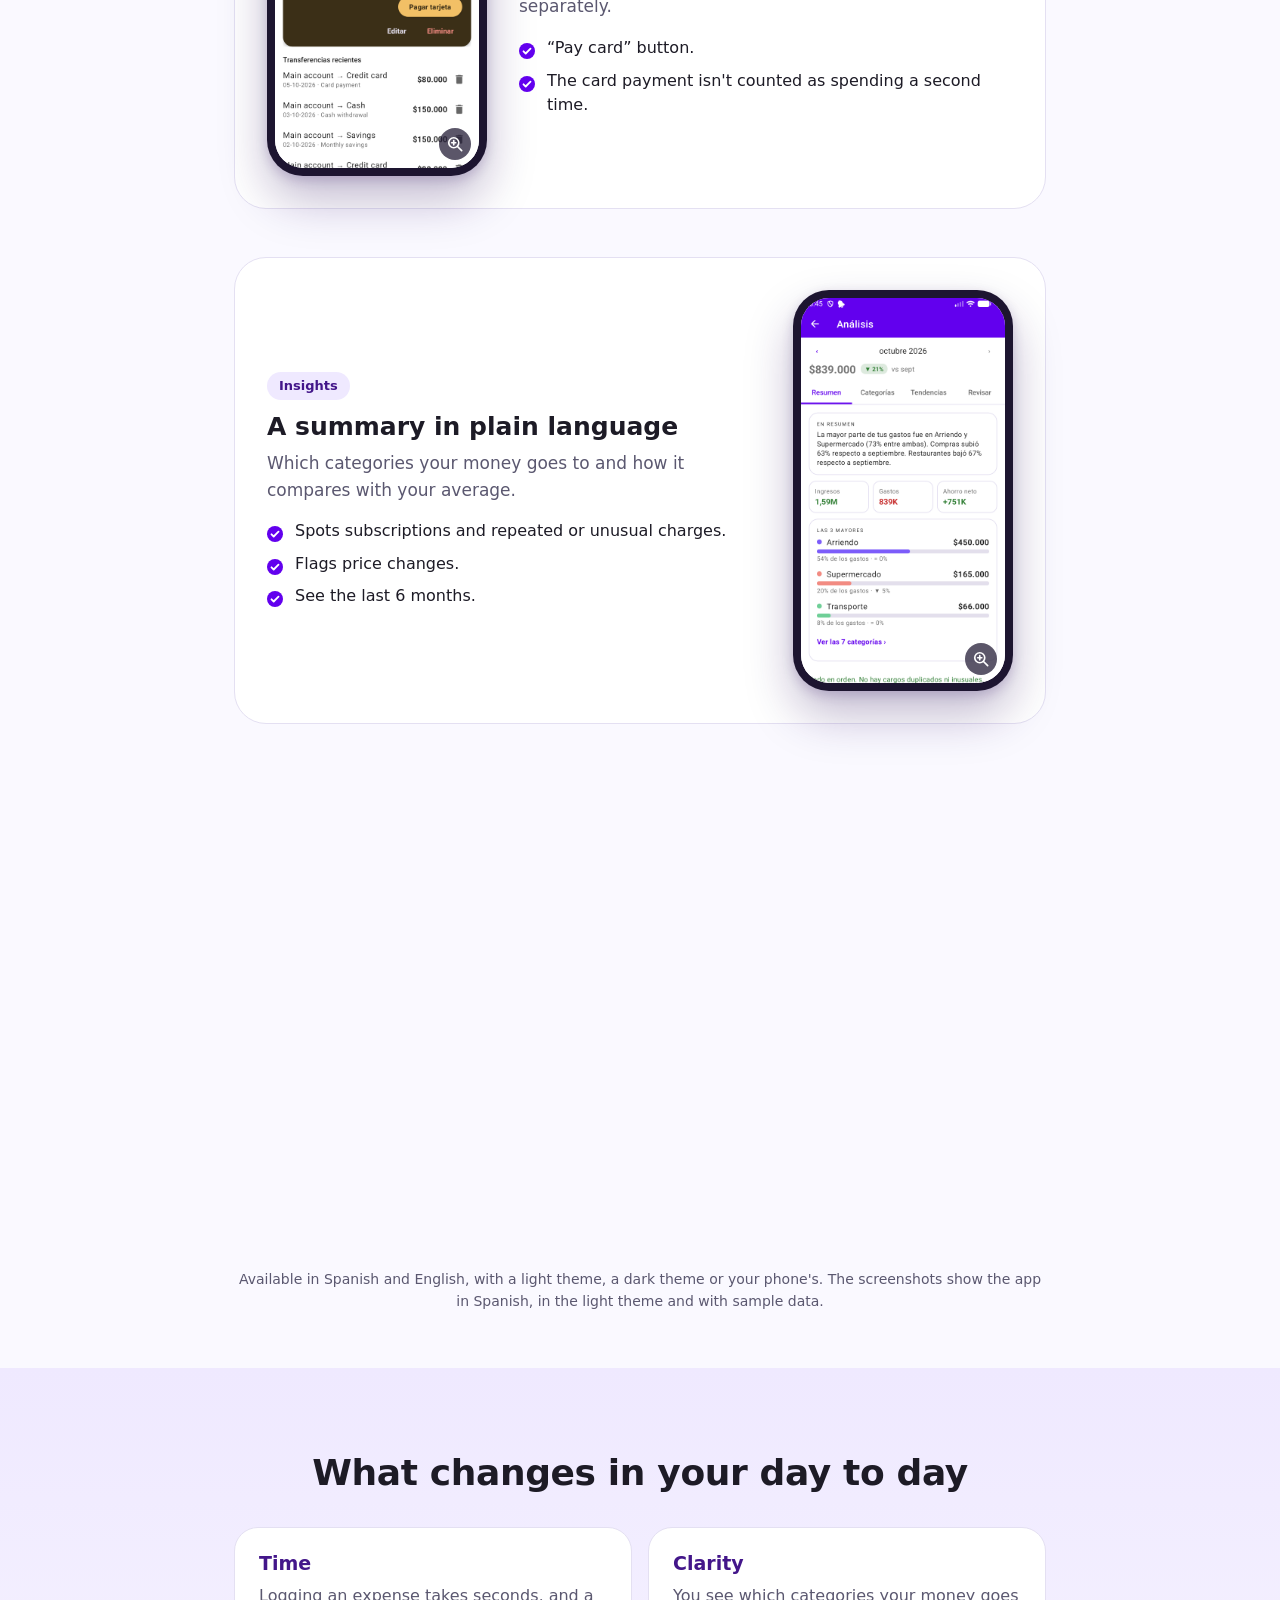
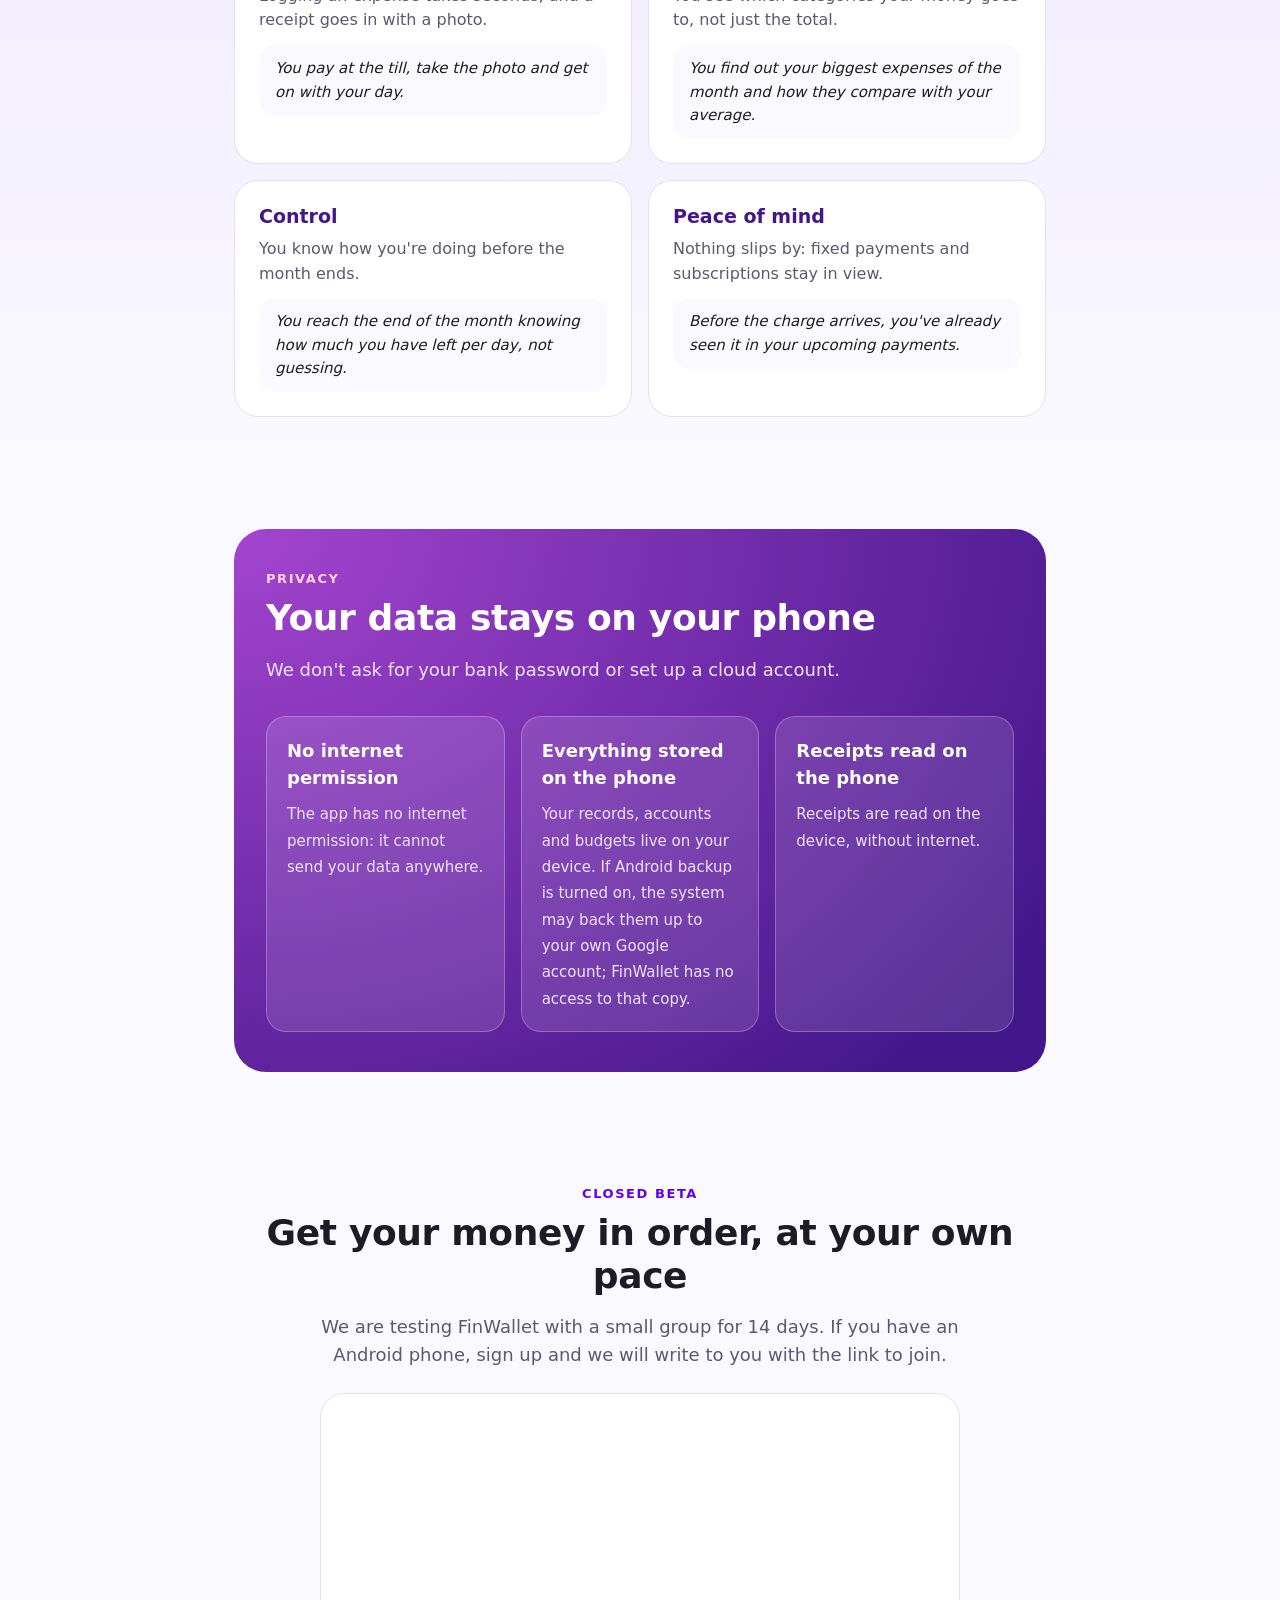
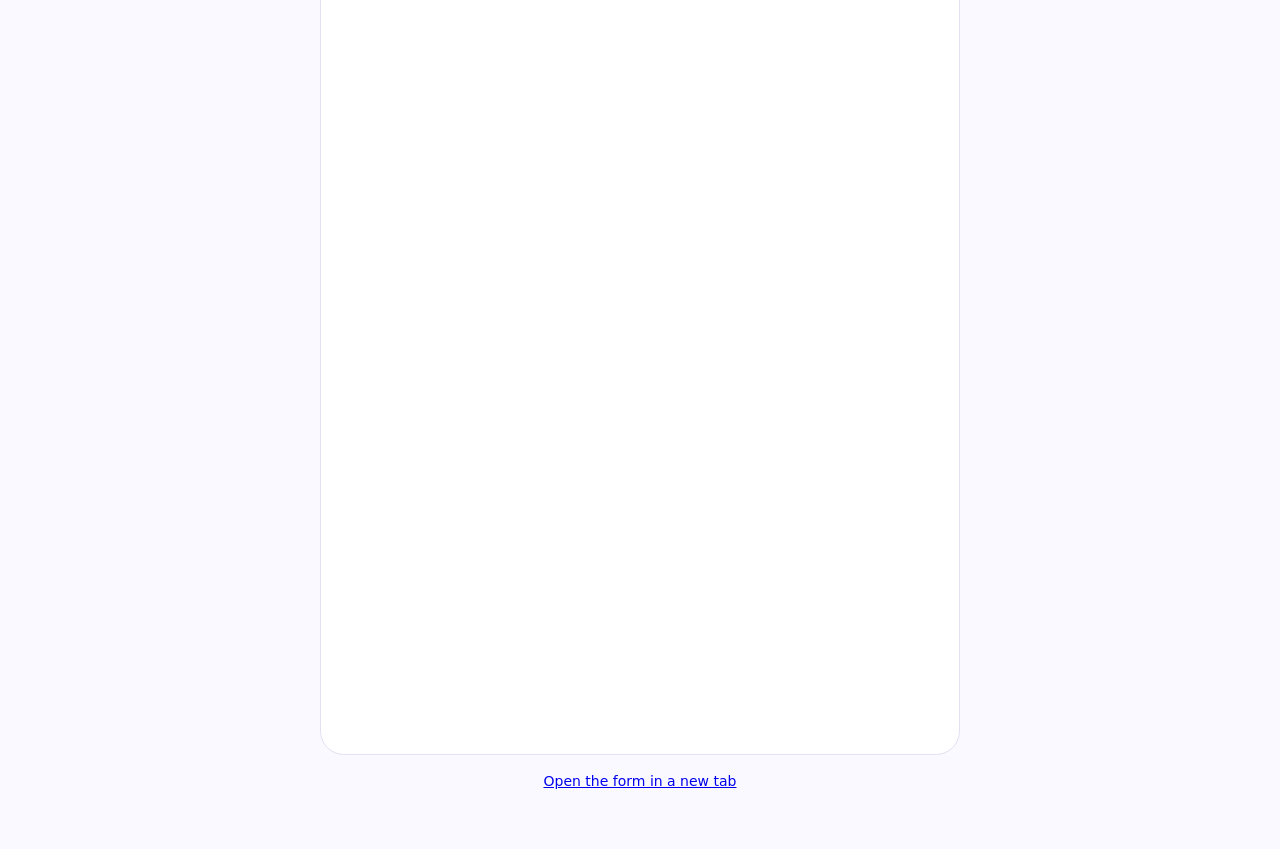
==== commit 010cc67c: "Preview: call to action at the top that jumps to the beta signup form Co-Authored-By: Claude Sonnet " ====
--- a/preview.html
+++ b/preview.html
@@ -25,6 +25,10 @@
     </div>
     <h1>Entiende a dónde se va tu <em>plata</em>, sin entregar tus datos.</h1>
     <p class="lead">Una app para ordenar tus finanzas personales sin complicarte: registras en segundos, ves cómo vas en el mes y todo se queda en tu teléfono.</p>
+    <div class="hero-cta">
+      <a class="cta-btn" href="#beta">Inscríbete en la beta</a>
+      <span>Prueba cerrada de 14 días para Android</span>
+    </div>
     <div class="pills" role="list">
       <span class="pill" role="listitem">1 · Registrar es rápido</span>
       <span class="pill" role="listitem">2 · Te dice cómo vas</span>
--- a/preview-assets/styles.css
+++ b/preview-assets/styles.css
@@ -25,6 +25,14 @@
 .hero h1{font-size:clamp(32px,7vw,52px);line-height:1.08;margin:32px 0 16px;letter-spacing:-.02em;max-width:16ch}
 .hero h1 em{font-style:normal;color:#FFD3DA}
 .hero p.lead{color:#EDE3FF}
+html{scroll-behavior:smooth}
+@media (prefers-reduced-motion:reduce){html{scroll-behavior:auto}}
+.hero-cta{display:flex;align-items:center;flex-wrap:wrap;gap:12px 20px;margin:28px 0 8px}
+.cta-btn{display:inline-block;background:#fff;color:var(--p-dark);font-weight:800;font-size:18px;text-decoration:none;padding:14px 28px;border-radius:999px;box-shadow:0 8px 24px rgba(0,0,0,.25);transition:transform .15s}
+.cta-btn:hover{transform:translateY(-2px)}
+.cta-btn:focus-visible{outline:3px solid var(--coral);outline-offset:3px}
+.cta-btn:after{content:" \2193"}
+.hero-cta span{font-size:15px;color:#EDE3FF}
 .pills{display:flex;flex-wrap:wrap;gap:8px;margin:24px 0 32px}
 .pill{background:rgba(255,255,255,.16);border:1px solid rgba(255,255,255,.3);padding:8px 16px;border-radius:999px;font-weight:600;font-size:15px}
 .hero-phones{display:flex;justify-content:center;gap:24px;align-items:flex-end;margin-top:8px}
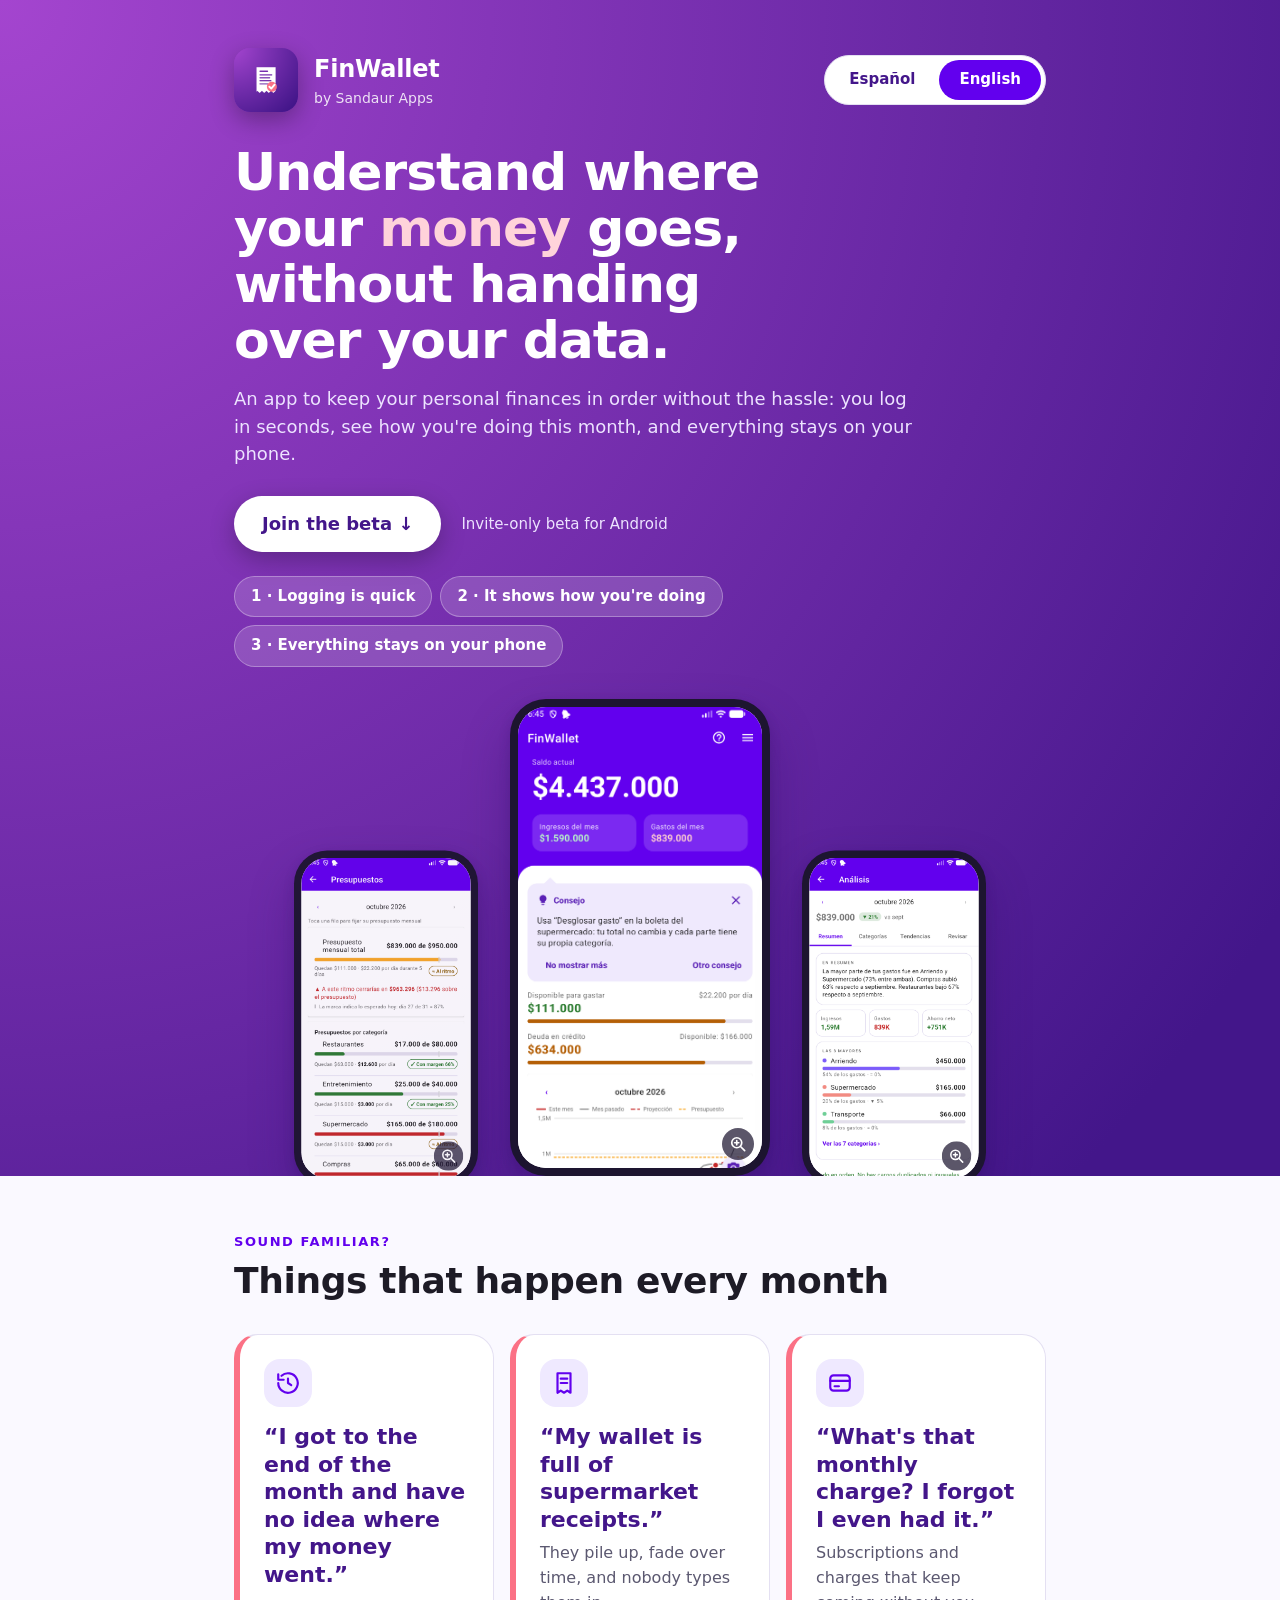
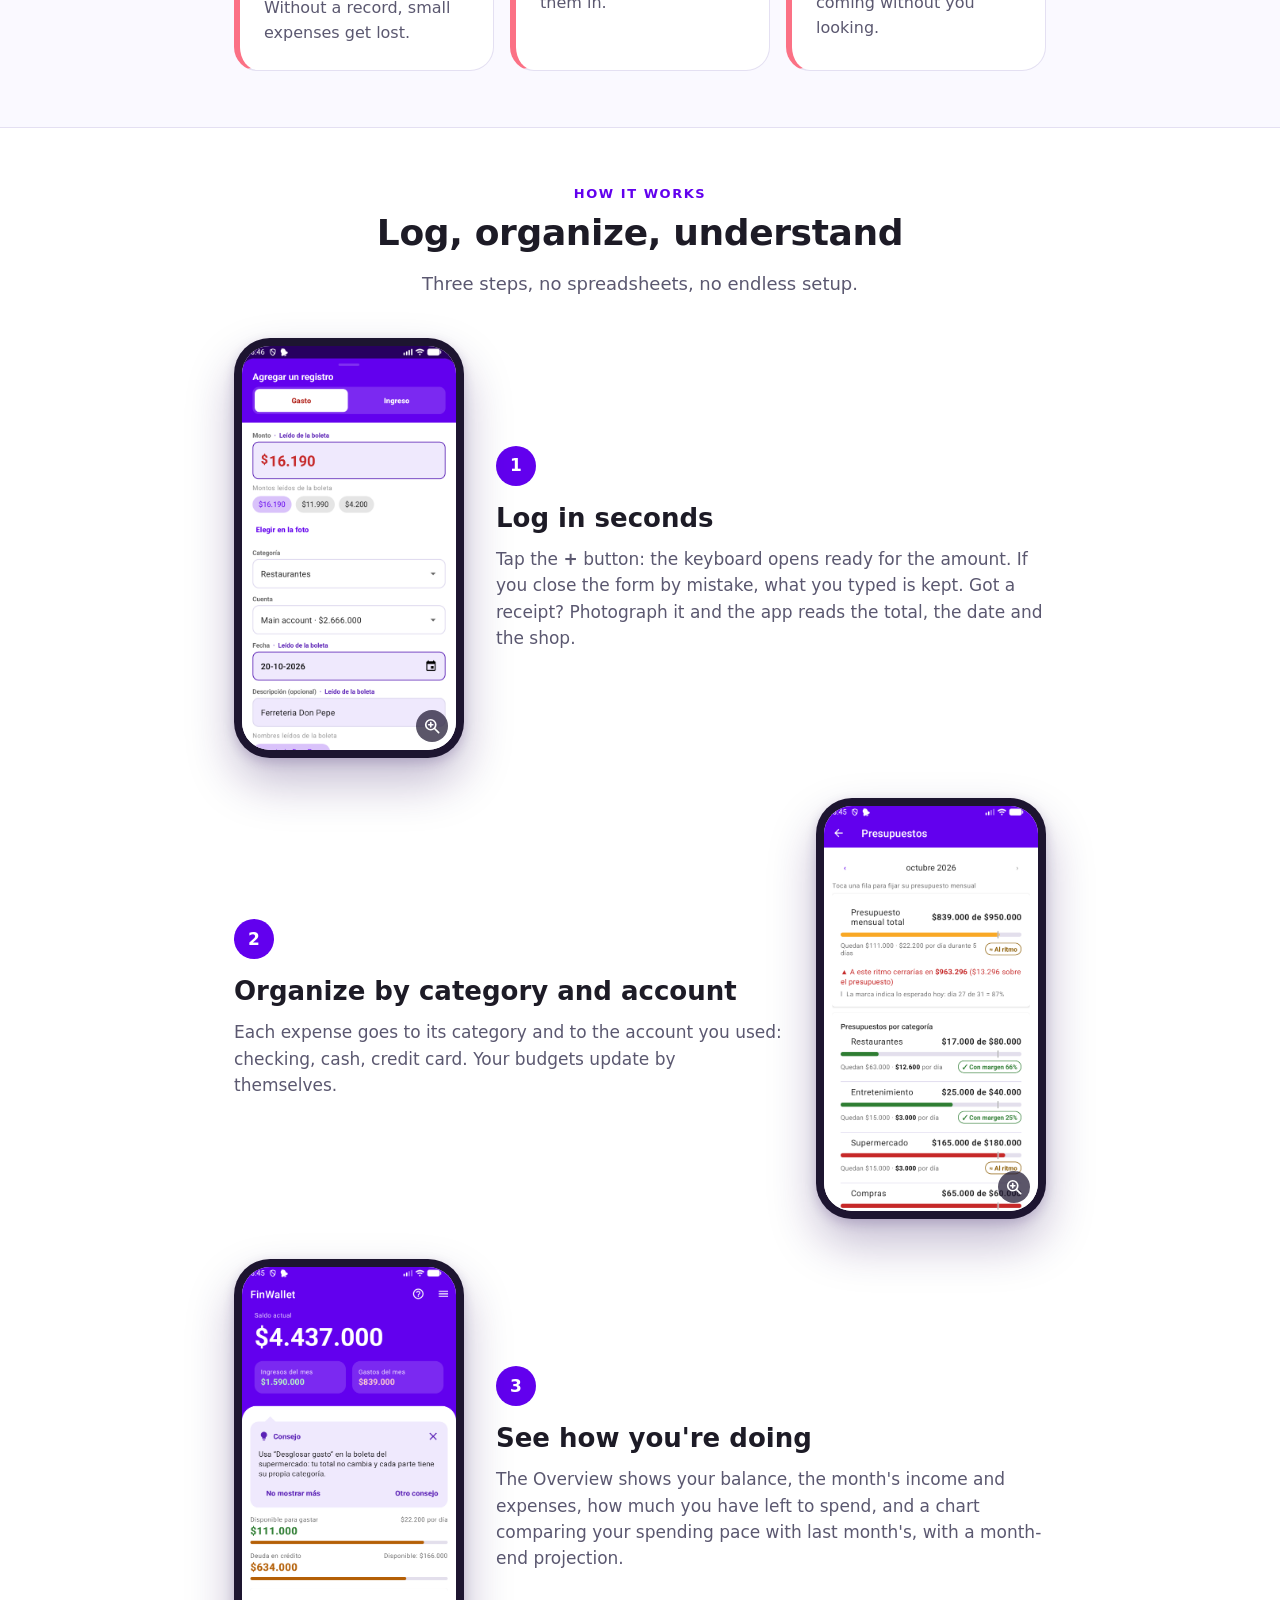
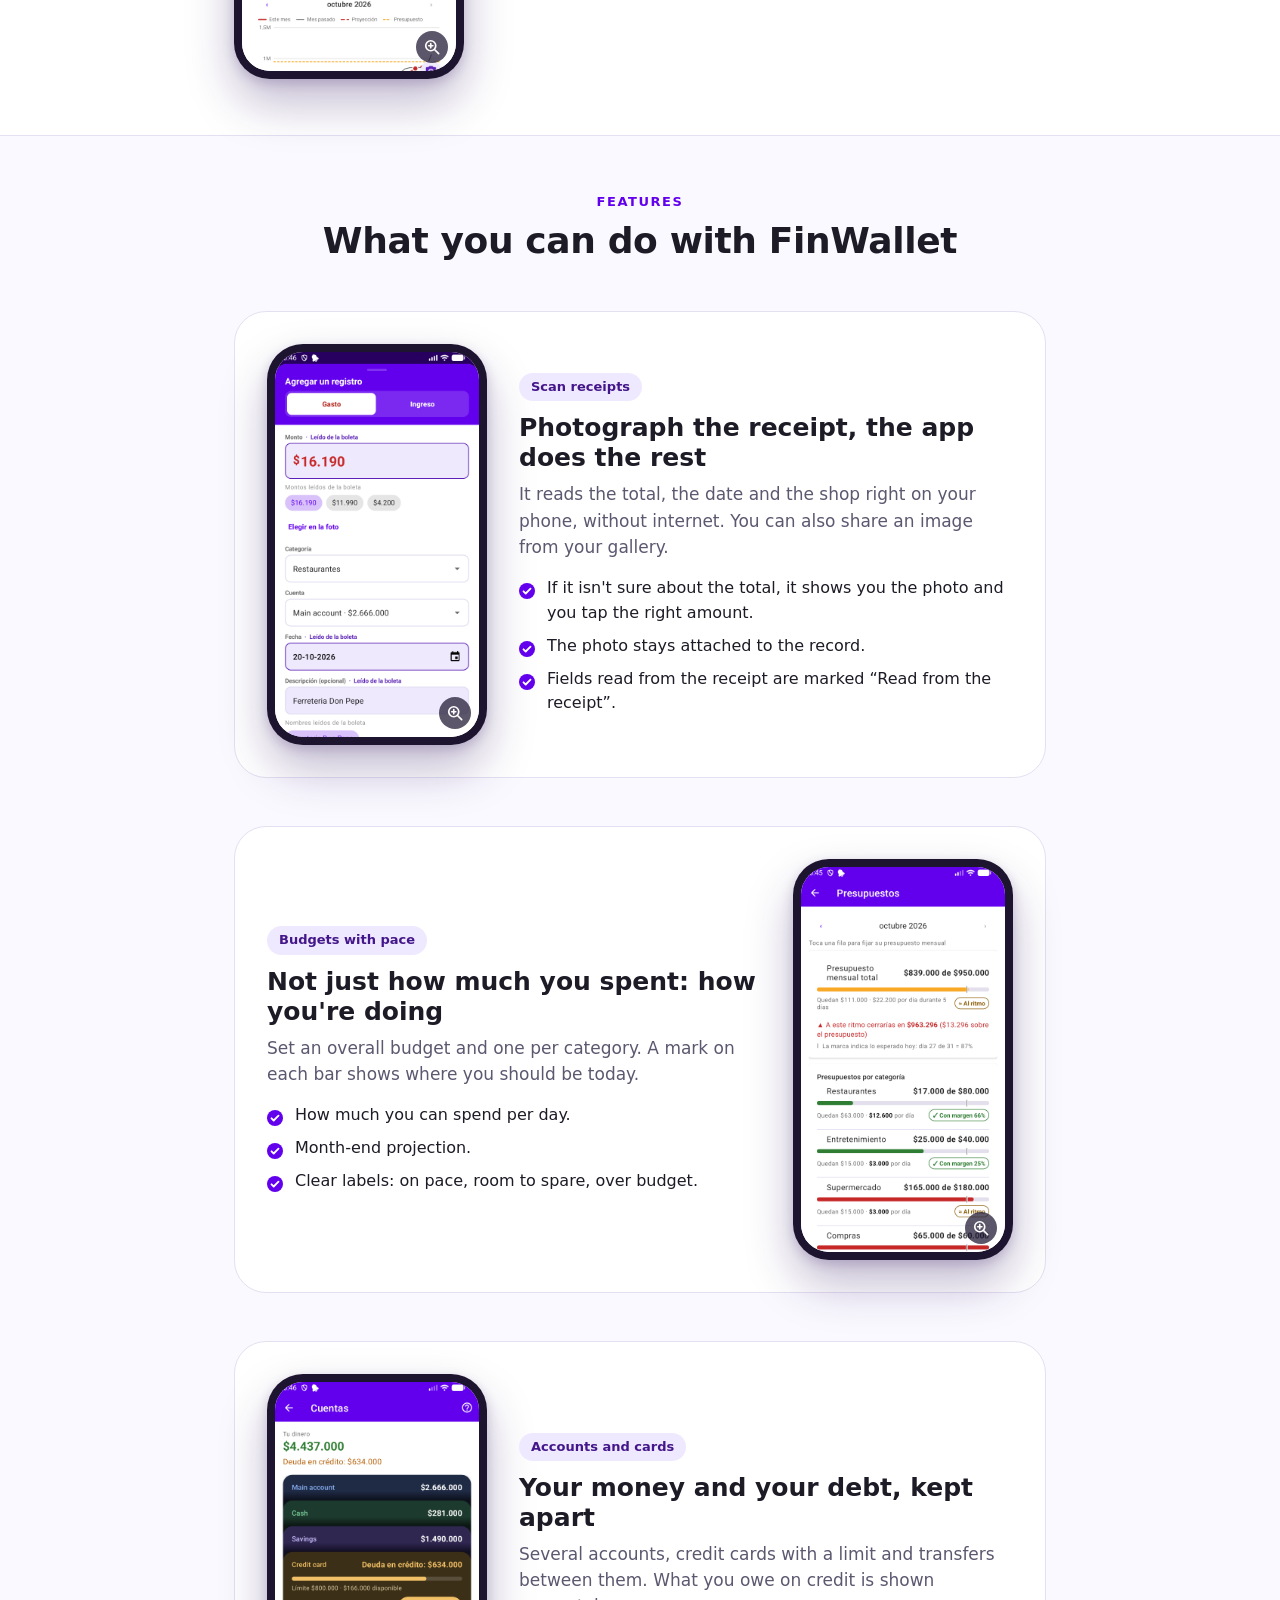
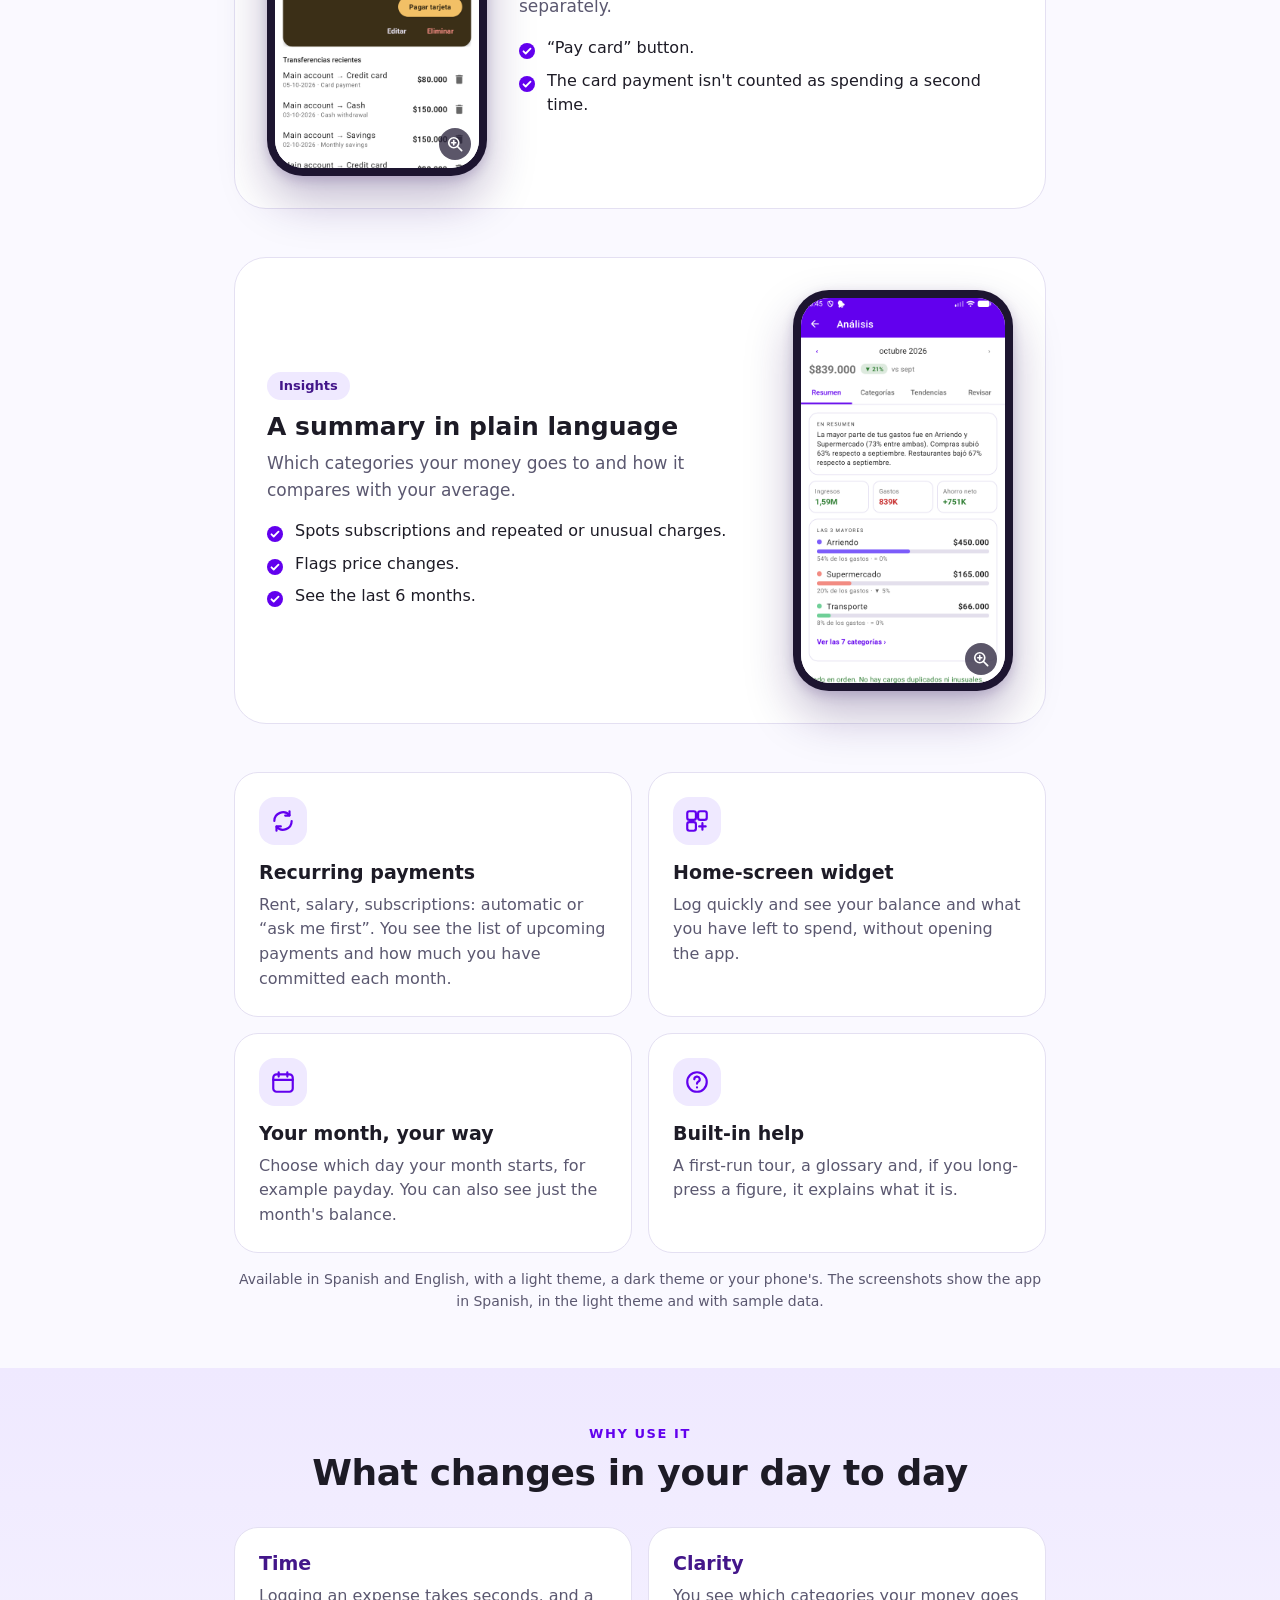
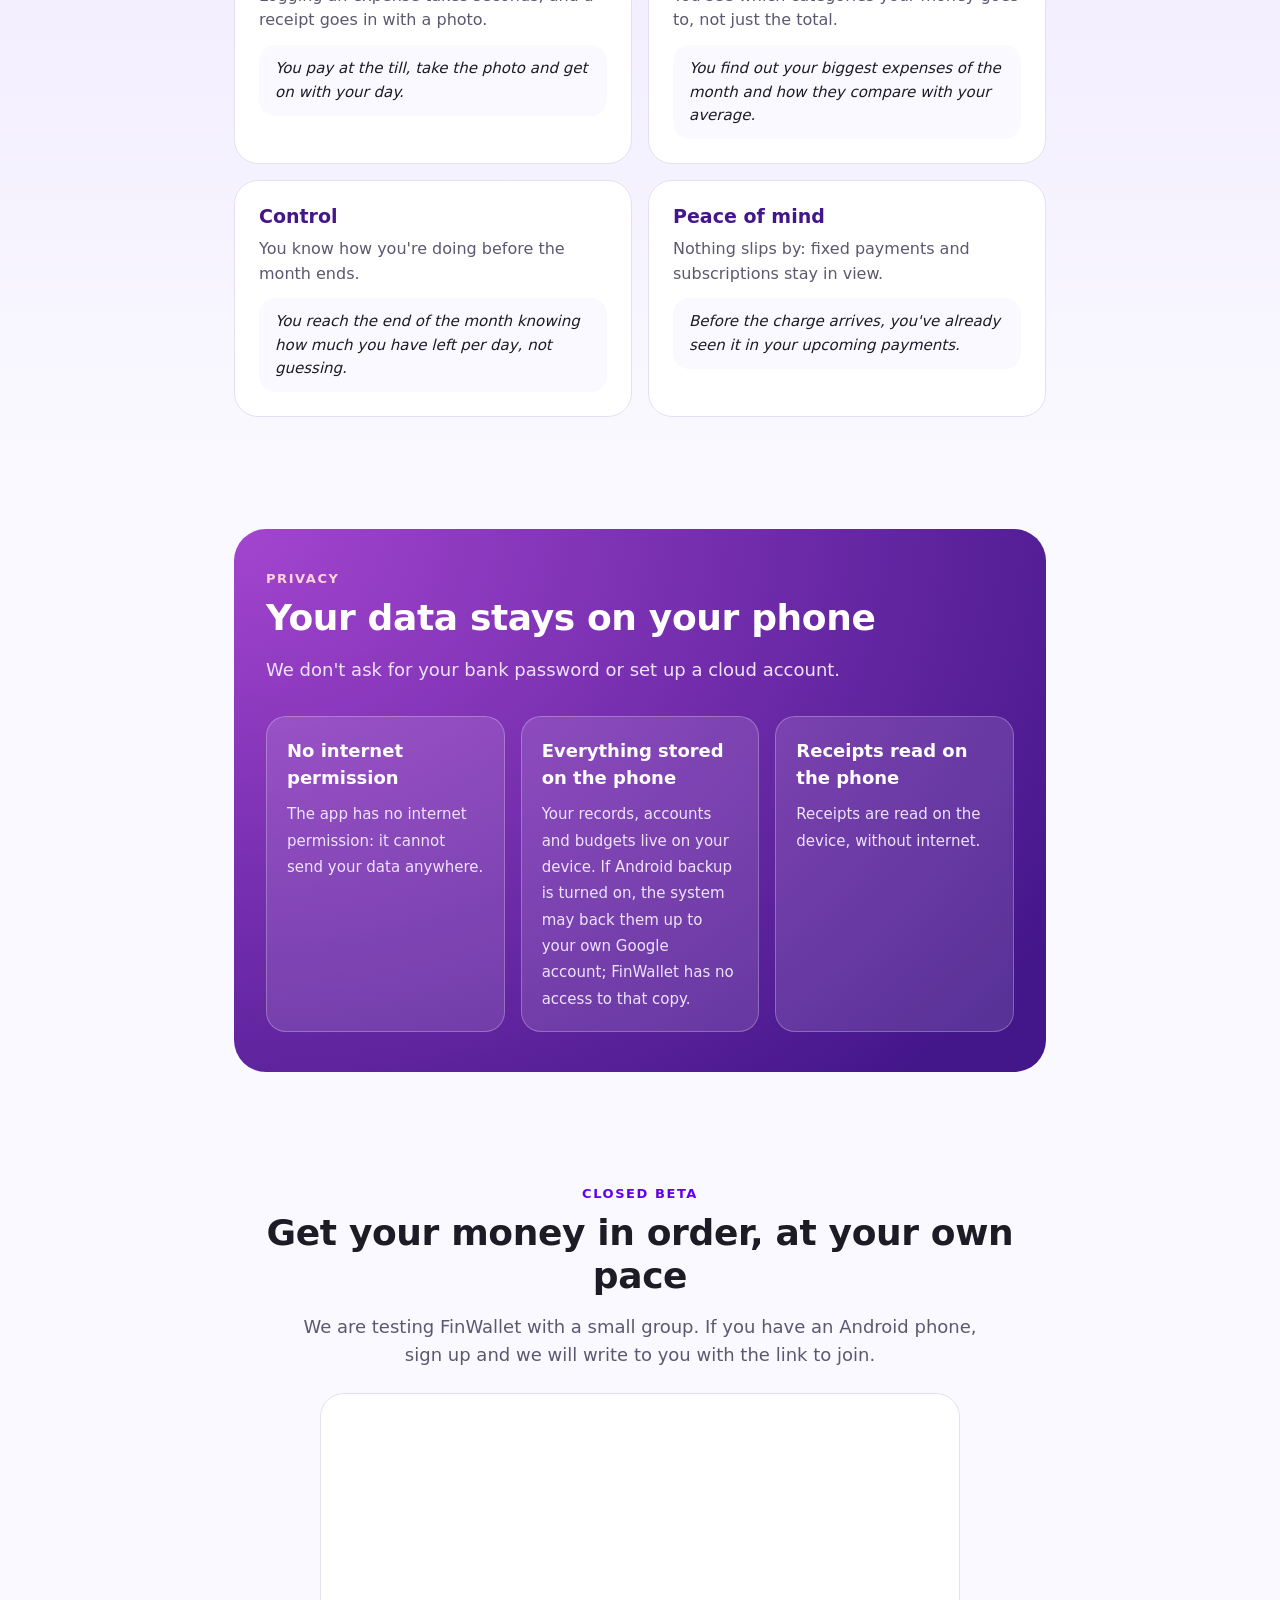
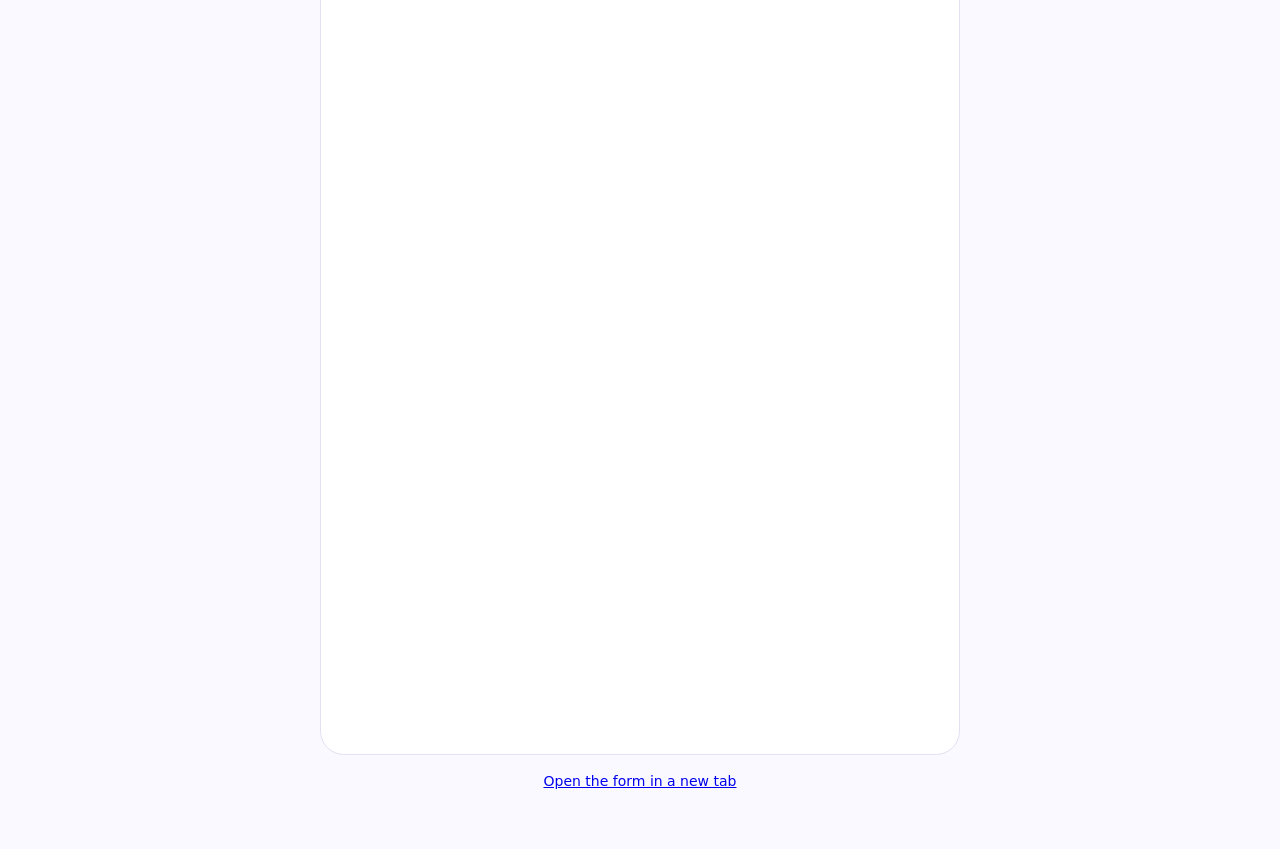
==== commit 8e780dd2: "Preview: beta wording no longer promises a 14-day closed test Co-Authored-By: Claude Sonnet 5.5 <nor" ====
--- a/preview.html
+++ b/preview.html
@@ -27,7 +27,7 @@
     <p class="lead">Una app para ordenar tus finanzas personales sin complicarte: registras en segundos, ves cómo vas en el mes y todo se queda en tu teléfono.</p>
     <div class="hero-cta">
       <a class="cta-btn" href="#beta">Inscríbete en la beta</a>
-      <span>Prueba cerrada de 14 días para Android</span>
+      <span>Beta por invitación para Android</span>
     </div>
     <div class="pills" role="list">
       <span class="pill" role="listitem">1 · Registrar es rápido</span>
@@ -184,7 +184,7 @@
   <div class="wrap">
     <p class="eyebrow rv" id="beta-eyebrow">Beta cerrada</p>
     <h2 class="rv" id="beta-title">Ordena tu plata a tu ritmo</h2>
-    <p class="lead rv" id="beta-lead">Estamos probando FinWallet con un grupo pequeño durante 14 días. Si tienes un teléfono Android, inscríbete y te escribimos con el enlace para unirte.</p>
+    <p class="lead rv" id="beta-lead">Estamos probando FinWallet con un grupo pequeño. Si tienes un teléfono Android, inscríbete y te escribimos con el enlace para unirte.</p>
     <div class="form-box">
       <iframe id="beta-form" title="Formulario de inscripción a la beta de FinWallet" width="640" height="960" loading="lazy">Cargando…</iframe>
     </div>
